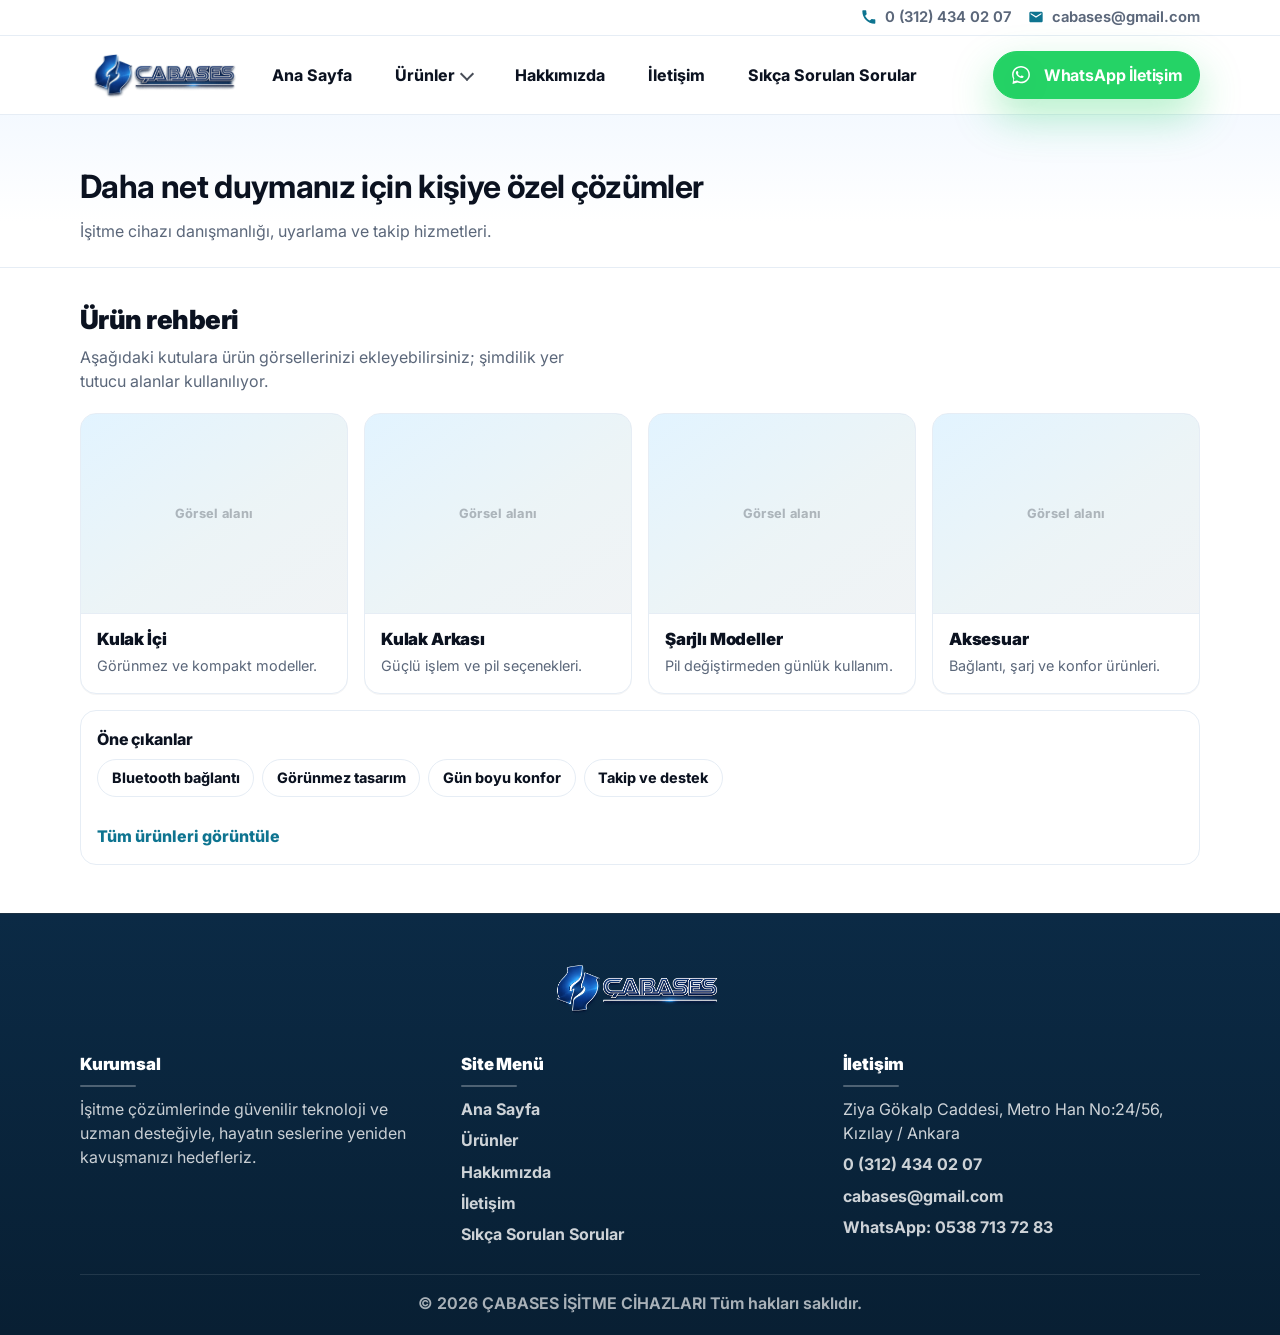
==== project/index.html @ fc8d697c "İlk commit: Cab As İşitme statik site (project/) Co-authored-by: Cursor <cursoragent@cursor.com>" ====
<!doctype html>
<html lang="tr">
  <head>
    <meta charset="UTF-8" />
    <meta name="viewport" content="width=device-width, initial-scale=1" />
    <meta name="theme-color" content="#0b3b5a" />

    <title>Cab As İşitme | Ana Sayfa</title>
    <meta
      name="description"
      content="Cab As İşitme; işitme cihazı çözümleri, uygulama ve danışmanlık hizmetleri. Modern teknoloji, kişiye özel uyarlama ve destek."
    />
    <meta name="robots" content="index,follow" />
    <meta name="author" content="Cab As İşitme" />

    <link rel="canonical" href="https://example.com/" />

    <meta property="og:type" content="website" />
    <meta property="og:locale" content="tr_TR" />
    <meta property="og:title" content="Cab As İşitme | Ana Sayfa" />
    <meta
      property="og:description"
      content="İşitme cihazı çözümleri, uyarlama ve takip. Modern teknoloji ve kişiye özel destek."
    />
    <meta property="og:url" content="https://example.com/" />
    <meta property="og:image" content="https://example.com/project/images/og-cover.svg" />

    <meta name="twitter:card" content="summary_large_image" />

    <link rel="icon" href="./images/favicon.svg" type="image/svg+xml" />
    <link rel="preconnect" href="https://fonts.googleapis.com" />
    <link rel="preconnect" href="https://fonts.gstatic.com" crossorigin />
    <link
      href="https://fonts.googleapis.com/css2?family=Inter:wght@400;500;600;700;800&display=swap"
      rel="stylesheet"
    />
    <link rel="stylesheet" href="./css/styles.css" />
  </head>
  <body>
    <a class="skip-link" href="#main">İçeriğe atla</a>

    <div class="topbar">
      <div class="container topbar-inner">
        <div class="topbar-left" aria-label="İletişim kısayolları">
          <a class="topbar-link" href="tel:+903124340207">
            <svg class="topbar-icon" viewBox="0 0 24 24" aria-hidden="true">
              <path
                fill="currentColor"
                d="M6.6 10.8c1.5 2.9 3.7 5.1 6.6 6.6l2.2-2.2c.3-.3.7-.4 1.1-.3 1.2.4 2.6.6 4 .6.6 0 1 .4 1 1V21c0 .6-.4 1-1 1C10.1 22 2 13.9 2 3c0-.6.4-1 1-1h3.9c.6 0 1 .4 1 1 0 1.4.2 2.8.6 4 .1.4 0 .8-.3 1.1l-2.6 2.7Z"
              />
            </svg>
            0 (312) 434 02 07
          </a>
          <a class="topbar-link" href="mailto:cabases@gmail.com">
            <svg class="topbar-icon" viewBox="0 0 24 24" aria-hidden="true">
              <path
                fill="currentColor"
                d="M20 4H4c-1.1 0-2 .9-2 2v12c0 1.1.9 2 2 2h16c1.1 0 2-.9 2-2V6c0-1.1-.9-2-2-2Zm0 4-8 5-8-5V6l8 5 8-5v2Z"
              />
            </svg>
            cabases@gmail.com
          </a>
        </div>

      </div>
    </div>

    <header class="site-header">
      <div class="container header-inner">
        <a class="brand" href="./index.html" aria-label="Cab As İşitme ana sayfa">
          <img
            class="brand-logo"
            src="./images/brand-logo.png"
            width="140"
            height="34"
            alt="Cab As İşitme"
            decoding="async"
          />
        </a>

        <button class="nav-toggle" type="button" aria-expanded="false" aria-controls="primary-nav" data-nav-toggle>
          Menü
        </button>

        <nav id="primary-nav" class="nav" aria-label="Ana menü" data-nav>
          <ul class="nav-list">
            <li><a class="nav-link" href="./index.html">Ana Sayfa</a></li>
            <li class="nav-item has-mega" data-mega>
              <button
                class="nav-link nav-link-button"
                type="button"
                aria-expanded="false"
                aria-controls="mega-products"
                data-mega-toggle
              >
                Ürünler
                <span class="chev" aria-hidden="true"></span>
              </button>
              <div id="mega-products" class="mega" role="region" aria-label="Ürünler menü" data-mega-panel>
                <div class="mega-split">
                  <div class="mega-split-cats" role="tablist" aria-label="Ürün kategorileri">
                    <button type="button" class="mega-cat is-active" role="tab" aria-selected="true" data-mega-tab="isitme" id="mega-tab-isitme">
                      İşitme Cihazları
                      <span class="mega-cat-arrow" aria-hidden="true">›</span>
                    </button>
                    <button type="button" class="mega-cat" role="tab" aria-selected="false" data-mega-tab="baglanti" id="mega-tab-baglanti">
                      Bağlantı
                      <span class="mega-cat-arrow" aria-hidden="true">›</span>
                    </button>
                    <button type="button" class="mega-cat" role="tab" aria-selected="false" data-mega-tab="sarj" id="mega-tab-sarj">
                      Şarj cihazları ve Aksesuarlar
                      <span class="mega-cat-arrow" aria-hidden="true">›</span>
                    </button>
                    <button type="button" class="mega-cat" role="tab" aria-selected="false" data-mega-tab="isitme-hakkinda" id="mega-tab-isitme-hakkinda">
                      İşitme hakkında
                      <span class="mega-cat-arrow" aria-hidden="true">›</span>
                    </button>
                    <button type="button" class="mega-cat" role="tab" aria-selected="false" data-mega-tab="tinnitus" id="mega-tab-tinnitus">
                      Tinnitus
                      <span class="mega-cat-arrow" aria-hidden="true">›</span>
                    </button>
                    <button type="button" class="mega-cat" role="tab" aria-selected="false" data-mega-tab="wellbeing" id="mega-tab-wellbeing">
                      My Wellbeing
                      <span class="mega-cat-arrow" aria-hidden="true">›</span>
                    </button>
                    <button type="button" class="mega-cat" role="tab" aria-selected="false" data-mega-tab="servis" id="mega-tab-servis">
                      Servis ve destek
                      <span class="mega-cat-arrow" aria-hidden="true">›</span>
                    </button>
                    <button type="button" class="mega-cat" role="tab" aria-selected="false" data-mega-tab="blog" id="mega-tab-blog">
                      Blog
                      <span class="mega-cat-arrow" aria-hidden="true">›</span>
                    </button>
                  </div>
                  <div class="mega-split-detail">
                    <div class="mega-panel" role="tabpanel" data-mega-content="isitme" aria-labelledby="mega-tab-isitme">
                      <p class="mega-panel-title">İşitme Cihazları</p>
                      <ul class="mega-panel-list">
                        <li><a href="./sss.html#isitme-cihaz-nasil">İşitme cihazları nasıl çalışır?</a></li>
                        <li><a href="./urunler.html#kulak-ici">Kulak içi modeller</a></li>
                        <li><a href="./urunler.html#kulak-arkasi">Kulak arkası modeller</a></li>
                        <li><a href="./urunler.html#sarjli">Şarjlı modeller</a></li>
                        <li><a href="./urunler.html">Tüm ürünleri görüntüle</a></li>
                      </ul>
                    </div>
                    <div class="mega-panel" hidden role="tabpanel" data-mega-content="baglanti" aria-labelledby="mega-tab-baglanti">
                      <p class="mega-panel-title">Bağlantı</p>
                      <ul class="mega-panel-list">
                        <li><a href="./urunler.html#bluetooth">Bluetooth ve kablosuz bağlantı</a></li>
                        <li><a href="./sss.html#bluetooth">Bluetooth bağlantısı (SSS)</a></li>
                        <li><a href="./urunler.html#destek">Uygulama ve uzaktan destek</a></li>
                        <li><a href="./iletisim.html">Bağlantı danışmanlığı için iletişim</a></li>
                      </ul>
                    </div>
                    <div class="mega-panel" hidden role="tabpanel" data-mega-content="sarj" aria-labelledby="mega-tab-sarj">
                      <p class="mega-panel-title">Şarj cihazları ve Aksesuarlar</p>
                      <ul class="mega-panel-list">
                        <li><a href="./urunler.html#sarjli">Şarj çözümleri</a></li>
                        <li><a href="./urunler.html#aksesuar">Aksesuarlar</a></li>
                        <li><a href="./urunler.html#aksesuar">TV ve multimedya aksesuarları</a></li>
                      </ul>
                    </div>
                    <div class="mega-panel" hidden role="tabpanel" data-mega-content="isitme-hakkinda" aria-labelledby="mega-tab-isitme-hakkinda">
                      <p class="mega-panel-title">İşitme hakkında</p>
                      <ul class="mega-panel-list">
                        <li><a href="./sss.html#ilk-kez">İlk kez kullananlar için SSS</a></li>
                        <li><a href="./sss.html#isitme-turu-derece">İşitme kaybı türü ve derecesi</a></li>
                        <li><a href="./sss.html#modeller">Hangi modeller mevcut?</a></li>
                        <li><a href="./sss.html#gurultu-ortam">Gürültülü ortamlarda dinleme</a></li>
                      </ul>
                    </div>
                    <div class="mega-panel" hidden role="tabpanel" data-mega-content="tinnitus" aria-labelledby="mega-tab-tinnitus">
                      <p class="mega-panel-title">Tinnitus</p>
                      <ul class="mega-panel-list">
                        <li><a href="./sss.html#tinnitus-neden">Tinnitusun nedenleri</a></li>
                        <li><a href="./sss.html#tinnitus-terapi">Tinnitus yönetimi ve terapi</a></li>
                      </ul>
                    </div>
                    <div class="mega-panel" hidden role="tabpanel" data-mega-content="wellbeing" aria-labelledby="mega-tab-wellbeing">
                      <p class="mega-panel-title">My Wellbeing</p>
                      <ul class="mega-panel-list">
                        <li><a href="./sss.html#alism-suresi">Cihaza alışma süreci</a></li>
                        <li><a href="./urunler.html#konfor">Konfor ve uyarlama</a></li>
                        <li><a href="./iletisim.html">Kişisel danışmanlık</a></li>
                      </ul>
                    </div>
                    <div class="mega-panel" hidden role="tabpanel" data-mega-content="servis" aria-labelledby="mega-tab-servis">
                      <p class="mega-panel-title">Servis ve destek</p>
                      <ul class="mega-panel-list">
                        <li><a href="./iletisim.html">İletişim ve randevu</a></li>
                        <li><a href="./hakkimizda.html">Hakkımızda</a></li>
                        <li><a href="./sss.html">Sıkça sorulan sorular</a></li>
                      </ul>
                    </div>
                    <div class="mega-panel" hidden role="tabpanel" data-mega-content="blog" aria-labelledby="mega-tab-blog">
                      <p class="mega-panel-title">Blog</p>
                      <ul class="mega-panel-list">
                        <li><a href="./sss.html#blog-yakinda">Yakında: blog yazıları</a></li>
                      </ul>
                    </div>
                  </div>
                </div>
                <div class="mega-split-foot">
                  <a class="button button-sm" href="./iletisim.html">Ön görüşme</a>
                  <a class="text-link text-link-inline" href="./urunler.html">Tüm ürünler</a>
                </div>
              </div>
            </li>
            <li><a class="nav-link" href="./hakkimizda.html">Hakkımızda</a></li>
            <li><a class="nav-link" href="./iletisim.html">İletişim</a></li>
            <li><a class="nav-link" href="./sss.html">Sıkça Sorulan Sorular</a></li>
          </ul>
        </nav>

        <div class="header-right">
          <a
            class="button nav-whatsapp"
            href="https://wa.me/905387137283?text=Merhaba%2C%20bilgi%20almak%20istiyorum."
            target="_blank"
            rel="noopener noreferrer"
            aria-label="WhatsApp ile iletişim"
          >
            <svg class="wa-icon" viewBox="0 0 32 32" aria-hidden="true">
              <path
                fill="currentColor"
                d="M19.11 17.46c-.28-.14-1.62-.8-1.87-.9-.25-.09-.43-.14-.61.14-.18.28-.7.9-.86 1.08-.16.18-.32.2-.6.07-.28-.14-1.17-.43-2.22-1.36-.82-.73-1.37-1.63-1.53-1.9-.16-.28-.02-.43.12-.57.12-.12.28-.32.41-.48.14-.16.18-.28.28-.46.09-.18.05-.34-.02-.48-.07-.14-.61-1.47-.84-2.01-.22-.53-.45-.46-.61-.47h-.52c-.18 0-.48.07-.73.34-.25.28-.96.94-.96 2.29s.98 2.66 1.12 2.84c.14.18 1.93 2.95 4.68 4.13.65.28 1.16.45 1.55.58.65.21 1.25.18 1.72.11.52-.08 1.62-.66 1.85-1.3.23-.64.23-1.19.16-1.3-.07-.12-.25-.18-.52-.32ZM16 3C8.83 3 3 8.6 3 15.5c0 2.2.62 4.35 1.8 6.23L3.62 29l7.56-1.95A13.3 13.3 0 0 0 16 28c7.17 0 13-5.6 13-12.5S23.17 3 16 3Zm0 22.7c-2.05 0-4.05-.56-5.78-1.63l-.41-.25-4.48 1.16.99-4.27-.27-.43A10.8 10.8 0 0 1 5.2 15.5C5.2 9.8 10.04 5.2 16 5.2c5.96 0 10.8 4.6 10.8 10.3 0 5.7-4.84 10.2-10.8 10.2Z"
              />
            </svg>
            <span class="wa-label">WhatsApp İletişim</span>
          </a>
        </div>
      </div>
    </header>

    <main id="main">
      <section class="page-hero">
        <div class="container">
          <h1 class="page-title">Daha net duymanız için kişiye özel çözümler</h1>
          <p class="page-subtitle">İşitme cihazı danışmanlığı, uyarlama ve takip hizmetleri.</p>
        </div>
      </section>

      <section class="content home-mega-section" aria-labelledby="home-mega-heading">
        <div class="container">
          <header class="home-mega-intro">
            <h2 id="home-mega-heading" class="home-mega-title">Ürün rehberi</h2>
            <p class="home-mega-lead muted">
              Aşağıdaki kutulara ürün görsellerinizi ekleyebilirsiniz; şimdilik yer tutucu alanlar kullanılıyor.
            </p>
          </header>

          <ul class="home-mega-grid">
            <li>
              <a class="home-mega-card" href="./urunler.html#kulak-ici">
              <div class="home-mega-visual">
                <!-- Görsel eklendiğinde: <img class="home-mega-img" src="./images/..." alt="Kulak içi işitme cihazları" /> -->
              </div>
              <div class="home-mega-card-body">
                <h3 class="home-mega-card-title">Kulak İçi</h3>
                <p class="home-mega-card-desc">Görünmez ve kompakt modeller.</p>
              </div>
              </a>
            </li>
            <li>
              <a class="home-mega-card" href="./urunler.html#kulak-arkasi">
              <div class="home-mega-visual">
                <!-- <img class="home-mega-img" src="./images/..." alt="Kulak arkası işitme cihazları" /> -->
              </div>
              <div class="home-mega-card-body">
                <h3 class="home-mega-card-title">Kulak Arkası</h3>
                <p class="home-mega-card-desc">Güçlü işlem ve pil seçenekleri.</p>
              </div>
              </a>
            </li>
            <li>
              <a class="home-mega-card" href="./urunler.html#sarjli">
              <div class="home-mega-visual">
                <!-- <img class="home-mega-img" src="./images/..." alt="Şarjlı işitme cihazları" /> -->
              </div>
              <div class="home-mega-card-body">
                <h3 class="home-mega-card-title">Şarjlı Modeller</h3>
                <p class="home-mega-card-desc">Pil değiştirmeden günlük kullanım.</p>
              </div>
              </a>
            </li>
            <li>
              <a class="home-mega-card" href="./urunler.html#aksesuar">
              <div class="home-mega-visual">
                <!-- <img class="home-mega-img" src="./images/..." alt="İşitme cihazı aksesuarları" /> -->
              </div>
              <div class="home-mega-card-body">
                <h3 class="home-mega-card-title">Aksesuar</h3>
                <p class="home-mega-card-desc">Bağlantı, şarj ve konfor ürünleri.</p>
              </div>
              </a>
            </li>
          </ul>

          <div class="home-mega-links card">
            <p class="mega-title mt-0">Öne çıkanlar</p>
            <ul class="home-mega-pills">
              <li><a href="./urunler.html#bluetooth">Bluetooth bağlantı</a></li>
              <li><a href="./urunler.html#gorunmez">Görünmez tasarım</a></li>
              <li><a href="./urunler.html#konfor">Gün boyu konfor</a></li>
              <li><a href="./urunler.html#destek">Takip ve destek</a></li>
            </ul>
            <p class="muted mb-0">
              <a class="text-link" href="./urunler.html">Tüm ürünleri görüntüle</a>
            </p>
          </div>
        </div>
      </section>
    </main>

    <footer class="site-footer">
      <div class="container footer-logo-row">
        <img
          class="footer-logo footer-logo-standalone"
          src="./images/brand-logo.png"
          width="140"
          height="34"
          alt="Cab As İşitme"
          loading="lazy"
        />
      </div>
      <div class="container footer-grid">
        <section class="footer-col" aria-label="Kurumsal">
          <h2 class="footer-title">Kurumsal</h2>
          <p class="footer-text">
            İşitme çözümlerinde güvenilir teknoloji ve uzman desteğiyle, hayatın seslerine yeniden kavuşmanızı hedefleriz.
          </p>
        </section>

        <nav class="footer-col" aria-label="Site menü">
          <h2 class="footer-title">Site Menü</h2>
          <ul class="footer-list">
            <li><a href="./index.html">Ana Sayfa</a></li>
            <li><a href="./urunler.html">Ürünler</a></li>
            <li><a href="./hakkimizda.html">Hakkımızda</a></li>
            <li><a href="./iletisim.html">İletişim</a></li>
            <li><a href="./sss.html">Sıkça Sorulan Sorular</a></li>
          </ul>
        </nav>

        <section class="footer-col" aria-label="İletişim">
          <h2 class="footer-title">İletişim</h2>
          <ul class="footer-list">
            <li>Ziya Gökalp Caddesi, Metro Han No:24/56, Kızılay / Ankara</li>
            <li><a href="tel:+903124340207">0 (312) 434 02 07</a></li>
            <li><a href="mailto:cabases@gmail.com">cabases@gmail.com</a></li>
            <li><a href="https://wa.me/905387137283" target="_blank" rel="noopener noreferrer">WhatsApp: 0538 713 72 83</a></li>
          </ul>
        </section>
      </div>

      <div class="container footer-bottom">
        <p class="m-0">© <span data-year></span> ÇABASES İŞİTME CİHAZLARI Tüm hakları saklıdır.</p>
      </div>
    </footer>

    <script src="./js/main.js" defer></script>
  </body>
</html>
---- project/css/styles.css ----
/* Step 2: Yeni /project yapısı için temel stiller.
   (Tasarımı bir sonraki adımda detaylandırabiliriz.) */

:root {
  --bg: #ffffff;
  --text: #0b1220;
  --muted: #5b677a;
  --brand: #0b3b5a;
  --brand-2: #0e7490;
  --border: #e6edf5;
  --radius: 16px;
  --shadow: 0 18px 45px rgba(11, 18, 32, 0.12);
  --shadow-soft: 0 10px 26px rgba(11, 18, 32, 0.08);
  --ease-out: cubic-bezier(0.16, 1, 0.3, 1);
  --font-sans: "Inter", system-ui, -apple-system, "Segoe UI", Roboto, Arial, sans-serif;
}

*,
*::before,
*::after {
  box-sizing: border-box;
}

html {
  -webkit-text-size-adjust: 100%;
}

body {
  margin: 0;
  font-family: var(--font-sans);
  font-feature-settings: "kern" 1, "liga" 1;
  color: var(--text);
  background: var(--bg);
  line-height: 1.5;
  overflow-x: hidden;
  overflow-x: clip;
}

img,
video {
  max-width: 100%;
}

a {
  color: inherit;
  text-decoration: none;
}

.container {
  width: min(1120px, calc(100% - clamp(1rem, 4vw, 2rem)));
  margin-inline: auto;
}

.skip-link {
  position: absolute;
  left: -9999px;
  top: auto;
  width: 1px;
  height: 1px;
  overflow: hidden;
}

.skip-link:focus {
  left: 1rem;
  top: 1rem;
  width: auto;
  height: auto;
  padding: 0.75rem 1rem;
  background: #fff;
  border: 1px solid var(--brand);
  border-radius: 999px;
  z-index: 9999;
}

.topbar {
  background: #ffffff;
  border-bottom: 1px solid var(--border);
  color: var(--muted);
  font-weight: 650;
}

.topbar-inner {
  display: flex;
  align-items: center;
  justify-content: flex-end;
  gap: 1rem;
  padding: 0.4rem 0;
  font-size: 0.92rem;
}

.topbar-left {
  display: inline-flex;
  gap: 1rem;
  align-items: center;
  justify-content: flex-end;
  width: 100%;
}

.topbar-link {
  display: inline-flex;
  gap: 0.5rem;
  align-items: center;
  color: var(--muted);
  overflow-wrap: anywhere;
}

.topbar-link:hover {
  color: var(--brand);
}

.topbar-icon {
  width: 16px;
  height: 16px;
  color: var(--brand-2);
}

.header-right {
  display: inline-flex;
  align-items: center;
  gap: 0.75rem;
}

.site-header {
  position: sticky;
  top: 0;
  background: rgba(255, 255, 255, 0.86);
  backdrop-filter: blur(10px);
  border-bottom: 1px solid var(--border);
  z-index: 2000;
  box-shadow: 0 0 0 rgba(0, 0, 0, 0);
}

.header-inner {
  display: flex;
  align-items: center;
  justify-content: space-between;
  gap: 1rem;
  height: 78px; /* navbar yüksekliği sabit */
  padding: 0; /* yüksekliği padding yerine height yönetiyor */
  position: relative;
}

.brand {
  display: inline-flex;
  gap: 0.5rem;
  align-items: center;
  font-weight: 800;
  letter-spacing: -0.02em;
  color: var(--brand);
  height: 78px; /* header-inner ile aynı */
  overflow: visible;
}

.brand-logo {
  display: block;
  height: auto;
  max-height: 100%;
  width: auto;
  transform: scale(1.5);
  transform-origin: left center;
}

.nav-toggle {
  display: none;
  padding: 0.6rem 0.8rem;
  border-radius: 999px;
  border: 1px solid var(--border);
  background: #fff;
  font-weight: 700;
  cursor: pointer;
}

.nav {
  margin-inline: auto;
}

.nav-whatsapp {
  background: #25d366;
  border-color: #25d366;
  color: #ffffff;
  padding: 0.85rem 1.25rem;
  border-radius: 18px;
  font-weight: 900;
  letter-spacing: -0.01em;
  gap: 0.75rem;
  box-shadow: 0 18px 42px rgba(37, 211, 102, 0.35);
  transition: transform 180ms var(--ease-out), box-shadow 180ms var(--ease-out), filter 180ms var(--ease-out);
}

.nav-whatsapp:hover {
  transform: translateY(-2px);
  filter: saturate(1.02) brightness(1.02);
  box-shadow: 0 26px 60px rgba(37, 211, 102, 0.46);
}

.nav-whatsapp:focus-visible {
  outline: 3px solid rgba(37, 211, 102, 0.28);
  outline-offset: 3px;
}

.wa-icon {
  width: 22px;
  height: 22px;
  flex: 0 0 auto;
  filter: drop-shadow(0 6px 14px rgba(0, 0, 0, 0.14));
}

.wa-label {
  white-space: nowrap;
}

.nav-list {
  display: flex;
  gap: 40px;
  list-style: none;
  padding: 0;
  margin: 0;
  align-items: center;
}

.nav-link {
  display: inline-flex;
  padding: 0.55rem 0.1rem;
  color: var(--text);
  font-family: inherit;
  font-size: 1rem;
  font-weight: 750;
  line-height: 1.25;
  border-radius: 10px;
  position: relative;
  transition: transform 240ms var(--ease-out), color 240ms var(--ease-out);
}

.nav-link::after {
  content: "";
  position: absolute;
  left: 0;
  right: 0;
  bottom: -6px;
  height: 2px;
  background: linear-gradient(90deg, var(--brand-2), var(--brand));
  transform: scaleX(0);
  transform-origin: left;
  transition: transform 330ms var(--ease-out);
  border-radius: 999px;
  opacity: 0.95;
}

.nav-link:hover,
.nav-link:focus-visible {
  color: var(--brand);
  transform: translateY(-1px);
}

.nav-link:hover::after,
.nav-link:focus-visible::after {
  transform: scaleX(1);
}

.nav-link:focus-visible {
  outline: 3px solid rgba(14, 116, 144, 0.25);
  outline-offset: 2px;
}

.nav-link-button {
  border: 0;
  background: transparent;
  cursor: pointer;
  align-items: center;
  gap: 0.4rem;
  /* <button> tarayıcı varsayılanı fontu küçültmesin; linklerle aynı tipografi */
  font-family: inherit;
  font-size: 1rem;
  font-weight: 750;
  line-height: 1.25;
  color: var(--text);
}

.chev {
  width: 10px;
  height: 10px;
  border-right: 2px solid currentColor;
  border-bottom: 2px solid currentColor;
  transform: rotate(45deg);
  margin-top: -2px;
  opacity: 0.75;
}

.nav-item {
  position: relative;
}

.has-mega > .mega {
  position: absolute;
  top: calc(100% + 10px);
  left: 50%;
  transform: translateX(-50%);
  width: min(920px, calc(100vw - 2rem));
  background: #f6f7f8;
  border: 1px solid var(--border);
  border-radius: 18px;
  box-shadow: var(--shadow);
  padding: 0;
  opacity: 0;
  visibility: hidden;
  pointer-events: none;
  transition: opacity 180ms ease, transform 180ms ease, visibility 180ms ease;
  overflow: hidden;
}

.has-mega > .mega::before {
  content: "";
  position: absolute;
  top: -8px;
  left: 50%;
  transform: translateX(-50%) rotate(45deg);
  width: 14px;
  height: 14px;
  background: #f6f7f8;
  border-left: 1px solid var(--border);
  border-top: 1px solid var(--border);
}

.mega-split {
  display: grid;
  grid-template-columns: minmax(200px, 260px) minmax(0, 1fr);
  gap: 0;
  min-height: 280px;
}

.mega-split-cats {
  display: flex;
  flex-direction: column;
  padding: 0.5rem 0;
  background: rgba(255, 255, 255, 0.65);
  border-right: 1px solid var(--border);
}

.mega-cat {
  display: flex;
  align-items: center;
  justify-content: space-between;
  gap: 0.75rem;
  width: 100%;
  padding: 0.72rem 1rem;
  border: 0;
  background: transparent;
  cursor: pointer;
  font-family: inherit;
  font-size: 0.94rem;
  font-weight: 600;
  color: var(--text);
  text-align: left;
  letter-spacing: -0.01em;
  transition: background 160ms var(--ease-out), color 160ms var(--ease-out);
}

.mega-cat:hover,
.mega-cat:focus-visible {
  background: rgba(11, 18, 32, 0.06);
  outline: none;
}

.mega-cat.is-active {
  background: rgba(11, 18, 32, 0.08);
  color: var(--brand);
}

.mega-cat-arrow {
  font-size: 1.1rem;
  font-weight: 500;
  opacity: 0.45;
  line-height: 1;
}

.mega-cat.is-active .mega-cat-arrow {
  opacity: 0.85;
}

.mega-split-detail {
  padding: 1.1rem 1.25rem 1rem;
  background: #fff;
}

.mega-panel-title {
  margin: 0 0 0.85rem;
  font-size: 1rem;
  font-weight: 800;
  letter-spacing: -0.02em;
  color: var(--text);
}

.mega-panel-list {
  list-style: none;
  margin: 0;
  padding: 0;
  display: grid;
  gap: 0.15rem;
}

.mega-panel-list a {
  display: flex;
  align-items: center;
  justify-content: space-between;
  gap: 0.5rem;
  padding: 0.55rem 0.5rem;
  border-radius: 10px;
  color: var(--text);
  font-size: 0.93rem;
  font-weight: 500;
  transition: background 160ms var(--ease-out), color 160ms var(--ease-out);
}

.mega-panel-list a::after {
  content: "›";
  font-size: 0.95rem;
  opacity: 0.35;
}

.mega-panel-list a:hover {
  background: rgba(14, 116, 144, 0.08);
  color: var(--brand);
}

.mega-split-foot {
  display: flex;
  flex-wrap: wrap;
  align-items: center;
  gap: 0.75rem 1.25rem;
  padding: 0.85rem 1.25rem;
  border-top: 1px solid var(--border);
  background: #fff;
}

.text-link-inline {
  margin-top: 0;
}

.mega-title {
  margin: 0 0 0.5rem;
  font-weight: 800;
  letter-spacing: -0.01em;
}

.mega-text {
  margin: 0 0 0.75rem;
  color: var(--muted);
}

.text-link {
  display: inline-flex;
  margin-top: 0.65rem;
  color: var(--brand-2);
  font-weight: 800;
}

/* Ana sayfa — navbar mega menü ile uyumlu vitrin (görseller sonra eklenecek) */
.home-mega-section {
  padding-top: 0.25rem;
}

.home-mega-intro {
  max-width: 52ch;
  margin-bottom: 1.25rem;
}

.home-mega-title {
  margin: 0 0 0.35rem;
  font-size: clamp(1.35rem, 2.5vw, 1.65rem);
  font-weight: 900;
  letter-spacing: -0.02em;
}

.home-mega-lead {
  margin: 0;
  line-height: 1.5;
}

.home-mega-grid {
  display: grid;
  grid-template-columns: repeat(4, minmax(0, 1fr));
  gap: 1rem;
  margin: 0 0 1rem;
  padding: 0;
  list-style: none;
}

.home-mega-grid > li {
  min-width: 0;
  display: flex;
}

.home-mega-grid > li > .home-mega-card {
  flex: 1;
}

.home-mega-card {
  display: flex;
  flex-direction: column;
  border: 1px solid var(--border);
  border-radius: var(--radius);
  background: #fff;
  overflow: hidden;
  color: inherit;
  text-decoration: none;
  box-shadow: 0 1px 0 rgba(11, 18, 32, 0.04);
  transition: transform 220ms var(--ease-out), box-shadow 220ms var(--ease-out), border-color 220ms var(--ease-out);
}

.home-mega-card:hover {
  transform: translateY(-3px);
  box-shadow: var(--shadow);
  border-color: rgba(14, 116, 144, 0.28);
}

.home-mega-card:focus-visible {
  outline: 3px solid rgba(14, 116, 144, 0.28);
  outline-offset: 3px;
}

.home-mega-visual {
  position: relative;
  aspect-ratio: 4 / 3;
  min-height: 140px;
  background: linear-gradient(145deg, rgba(191, 230, 255, 0.45) 0%, rgba(14, 116, 144, 0.08) 55%, rgba(11, 59, 90, 0.06) 100%);
  border-bottom: 1px solid var(--border);
}

.home-mega-visual::after {
  content: "Görsel alanı";
  position: absolute;
  inset: 0;
  display: flex;
  align-items: center;
  justify-content: center;
  font-size: 0.8rem;
  font-weight: 750;
  color: rgba(11, 18, 32, 0.28);
  letter-spacing: 0.02em;
  pointer-events: none;
  z-index: 0;
}

.home-mega-visual:has(.home-mega-img)::after {
  content: none;
}

.home-mega-img {
  position: relative;
  z-index: 1;
  display: block;
  width: 100%;
  height: 100%;
  object-fit: cover;
}

.home-mega-card-body {
  padding: 0.85rem 1rem 1rem;
  flex: 1;
}

.home-mega-card-title {
  margin: 0 0 0.25rem;
  font-size: 1.05rem;
  font-weight: 900;
  letter-spacing: -0.01em;
}

.home-mega-card-desc {
  margin: 0;
  font-size: 0.9rem;
  color: var(--muted);
  line-height: 1.45;
}

.home-mega-links {
  padding: 1rem 1.1rem;
}

.home-mega-pills {
  list-style: none;
  margin: 0 0 0.75rem;
  padding: 0;
  display: flex;
  flex-wrap: wrap;
  gap: 0.5rem;
}

.home-mega-pills a {
  display: inline-flex;
  padding: 0.45rem 0.85rem;
  border-radius: 999px;
  border: 1px solid var(--border);
  background: rgba(255, 255, 255, 0.9);
  color: var(--text);
  font-weight: 750;
  font-size: 0.9rem;
  text-decoration: none;
  transition: background 160ms var(--ease-out), color 160ms var(--ease-out), border-color 160ms var(--ease-out);
}

.home-mega-pills a:hover {
  background: rgba(14, 116, 144, 0.1);
  border-color: rgba(14, 116, 144, 0.35);
  color: var(--brand);
}

@media (max-width: 960px) {
  .home-mega-grid {
    grid-template-columns: repeat(2, minmax(0, 1fr));
  }
}

/* Yalnızca masaüstü: mobilde translateX(-50%) + position:static boş/devasa panel yapıyordu */
@media (min-width: 861px) {
  .has-mega:hover > .mega,
  .has-mega:focus-within > .mega,
  .has-mega[data-open] > .mega {
    opacity: 1;
    visibility: visible;
    pointer-events: auto;
    transform: translateX(-50%) translateY(0);
  }
}

.button {
  display: inline-flex;
  align-items: center;
  justify-content: center;
  padding: 0.7rem 1rem;
  border-radius: 999px;
  background: var(--brand);
  color: #fff;
  border: 1px solid var(--brand);
  font-weight: 700;
}

.button-ghost {
  background: transparent;
  color: var(--brand);
}

.button:hover {
  filter: brightness(0.98);
}

/* Navbar WhatsApp: .button genel lacivertini ezer (yeşil kalsın) */
.button.nav-whatsapp {
  background: #25d366;
  border-color: #25d366;
  color: #ffffff;
}

.button.nav-whatsapp:hover {
  background: #20bd5a;
  border-color: #20bd5a;
  filter: brightness(1.02);
}

.button-sm {
  padding: 0.55rem 0.9rem;
  font-weight: 800;
}

.page-hero {
  padding: 3rem 0 1.5rem;
  border-bottom: 1px solid var(--border);
  background: linear-gradient(180deg, #f4f9ff 0%, #ffffff 70%);
}

.page-title {
  margin: 0 0 0.5rem;
  font-size: clamp(1.6rem, 2.5vw, 2.25rem);
  letter-spacing: -0.02em;
}

.page-subtitle {
  margin: 0;
  color: var(--muted);
}

.content {
  padding: 2rem 0 3rem;
}

.products-head {
  margin-bottom: 1.25rem;
}

.products-title {
  margin: 0 0 0.35rem;
  font-size: 1.15rem;
  letter-spacing: -0.01em;
}

.products-subtitle {
  margin: 0;
  color: var(--muted);
}

.product-grid {
  display: grid;
  grid-template-columns: repeat(3, minmax(0, 1fr));
  gap: 1rem;
}

.product-card {
  border: 1px solid var(--border);
  border-radius: 18px;
  background: #fff;
  overflow: hidden;
  box-shadow: 0 1px 0 rgba(11, 18, 32, 0.02);
  transition: transform 160ms ease, box-shadow 160ms ease, border-color 160ms ease;
}

.product-card:hover {
  transform: translateY(-2px);
  box-shadow: var(--shadow);
  border-color: rgba(14, 116, 144, 0.22);
}

.product-media {
  display: block;
  background: linear-gradient(180deg, rgba(191, 230, 255, 0.3) 0%, rgba(255, 255, 255, 0) 70%);
}

.product-image {
  display: block;
  width: 100%;
  height: 200px;
  object-fit: cover;
}

.product-body {
  padding: 0.9rem 0.95rem 1rem;
  display: grid;
  gap: 0.55rem;
}

.product-name {
  margin: 0;
  font-size: 1.02rem;
  letter-spacing: -0.01em;
}

.product-desc {
  margin: 0;
  color: var(--muted);
  font-size: 0.95rem;
}

.product-actions {
  display: flex;
  justify-content: flex-start;
  align-items: center;
  gap: 0.75rem;
}

.product-card:focus-within {
  outline: 3px solid rgba(14, 116, 144, 0.25);
  outline-offset: 2px;
}

.section-h2 {
  margin: 0 0 0.6rem;
  font-size: 1.05rem;
  letter-spacing: -0.01em;
}

.lead {
  margin: 0;
  color: var(--text);
}

.muted {
  color: var(--muted);
}

.m-0 {
  margin: 0;
}

.mt-0 {
  margin-top: 0;
}

.mb-0 {
  margin-bottom: 0;
}

.mt-sm {
  margin-top: 0.75rem;
}

.footer-links {
  display: flex;
  gap: 1rem;
}

.feature-list {
  margin: 0;
  padding-left: 1.2rem;
  display: grid;
  gap: 0.35rem;
}

.product-detail {
  display: grid;
  grid-template-columns: 1.05fr 0.95fr;
  gap: 1rem;
  align-items: start;
}

.product-detail-media {
  border: 1px solid var(--border);
  border-radius: 18px;
  overflow: hidden;
  background: linear-gradient(180deg, rgba(191, 230, 255, 0.22) 0%, rgba(255, 255, 255, 0) 70%);
  box-shadow: 0 1px 0 rgba(11, 18, 32, 0.02);
}

.product-detail-image {
  display: block;
  width: 100%;
  height: min(520px, 56vh);
  object-fit: cover;
}

.product-detail-main {
  display: grid;
  gap: 1rem;
}

.product-detail-cta {
  border-color: rgba(37, 211, 102, 0.22);
  background: linear-gradient(180deg, rgba(37, 211, 102, 0.08) 0%, rgba(255, 255, 255, 0) 70%);
}

.product-detail-actions {
  display: flex;
  gap: 0.75rem;
  flex-wrap: wrap;
  margin-top: 0.75rem;
}

.button-whatsapp {
  background: #25d366;
  border-color: #25d366;
  color: #0b1220;
}

.button-whatsapp:hover {
  filter: brightness(0.97);
}

.about-layout {
  display: grid;
  grid-template-columns: 1.1fr 0.9fr;
  gap: 1rem;
  align-items: start;
}

.about-intro {
  grid-column: 1 / -1;
}

.about-gallery {
  display: grid;
  gap: 1rem;
}

.about-figure {
  margin: 0;
  border: 1px solid var(--border);
  border-radius: 18px;
  overflow: hidden;
  background: #fff;
  box-shadow: 0 1px 0 rgba(11, 18, 32, 0.02);
}

.about-image {
  display: block;
  width: 100%;
  height: 240px;
  object-fit: cover;
}

.about-caption {
  padding: 0.75rem 0.9rem;
  color: var(--muted);
  font-weight: 700;
  border-top: 1px solid var(--border);
}

.about-cta {
  border-color: rgba(14, 116, 144, 0.22);
  background: linear-gradient(180deg, rgba(191, 230, 255, 0.22) 0%, rgba(255, 255, 255, 0) 70%);
}

.about-actions {
  display: flex;
  gap: 0.75rem;
  flex-wrap: wrap;
  margin-top: 0.75rem;
}

.contact-layout {
  display: grid;
  grid-template-columns: 1fr 1fr;
  gap: 1rem;
  align-items: start;
}

.contact-page {
  display: flex;
  justify-content: center;
}

.contact-info-wide {
  width: 100%;
  max-width: 920px;
  margin: 0 auto;
  padding: clamp(1rem, 3vw, 1.75rem) clamp(0.85rem, 3vw, 1.75rem);
}

.contact-info-wide .section-h2 {
  text-align: center;
}

.contact-info-wide .contact-list {
  max-width: 36rem;
  margin: 1rem auto 0;
}

.contact-info-wide .contact-actions {
  justify-content: center;
  margin-top: 1.35rem;
}

.contact-info-wide .map-embed {
  margin-top: 1.5rem;
}

.contact-info-wide .map-embed iframe {
  height: min(440px, 58vh);
}

.contact-list {
  margin: 0;
}

.contact-row {
  display: grid;
  grid-template-columns: 110px 1fr;
  gap: 0.75rem;
  padding: 0.65rem 0;
  border-bottom: 1px solid var(--border);
}

.contact-row:last-child {
  border-bottom: 0;
}

.contact-row dt {
  font-weight: 800;
  color: var(--text);
}

.contact-row dd {
  margin: 0;
  color: var(--muted);
}

.contact-link {
  color: var(--brand-2);
  font-weight: 800;
}

.contact-actions {
  display: flex;
  flex-wrap: wrap;
  gap: 0.75rem;
  margin-top: 1rem;
}

.map-embed {
  margin-top: 1rem;
  border: 1px solid var(--border);
  border-radius: 18px;
  overflow: hidden;
  background: #fff;
}

.map-embed iframe {
  display: block;
  width: 100%;
  max-width: 100%;
  height: 320px;
  border: 0;
}

.contact-form {
  margin-top: 0.75rem;
}

.form-grid {
  display: grid;
  grid-template-columns: 1fr 1fr;
  gap: 0.85rem;
}

.field {
  display: grid;
  gap: 0.35rem;
}

.field-full {
  grid-column: 1 / -1;
}

.field-label {
  font-weight: 800;
  color: var(--text);
  font-size: 0.92rem;
}

.field-input {
  width: 100%;
  padding: 0.75rem 0.85rem;
  border-radius: 14px;
  border: 1px solid var(--border);
  background: #fff;
  color: var(--text);
  outline: none;
  transition: border-color 160ms ease, box-shadow 160ms ease;
}

.field-input:focus {
  border-color: rgba(14, 116, 144, 0.5);
  box-shadow: 0 0 0 4px rgba(14, 116, 144, 0.12);
}

.field-textarea {
  resize: vertical;
  min-height: 140px;
}

.form-actions {
  display: flex;
  gap: 1rem;
  align-items: center;
  flex-wrap: wrap;
  margin-top: 1rem;
}

.form-note {
  margin: 0;
}

.form-alert {
  margin-top: 0.9rem;
  padding: 0.85rem 0.95rem;
  border-radius: 14px;
  border: 1px solid rgba(14, 116, 144, 0.22);
  background: rgba(191, 230, 255, 0.22);
  font-weight: 700;
}

.card {
  border: 1px solid var(--border);
  border-radius: var(--radius);
  padding: 1rem;
  background: #fff;
}

/* SSS — Signia tarzı accordion (kaynak: signia.net SSS yapısı) */
.page-hero--faq {
  background: #ffffff;
  border-bottom: 1px solid #e8eaed;
}

.page-hero--faq .page-title {
  font-weight: 800;
  letter-spacing: -0.03em;
}

.content-faq {
  background: #ffffff;
  padding-top: clamp(1.25rem, 4vw, 2.5rem);
}

.container-faq {
  width: min(720px, calc(100% - clamp(1rem, 4vw, 2rem)));
  margin-inline: auto;
}

.faq-page-intro {
  margin: 0 0 2rem;
  padding-bottom: 0.25rem;
}

.faq-page-intro .faq-intro-title {
  margin: 0 0 0.75rem;
  font-size: clamp(1.35rem, 3.2vw, 1.75rem);
  font-weight: 800;
  letter-spacing: -0.03em;
  line-height: 1.25;
  color: var(--text);
}

.faq-intro-lead {
  margin: 0;
  font-size: 1.02rem;
  line-height: 1.65;
  color: var(--muted);
  font-weight: 450;
}

.faq-accordion {
  border-top: 1px solid #e0e4ea;
}

.faq-acc-item {
  scroll-margin-top: 5.75rem;
  border-bottom: 1px solid #e0e4ea;
}

.faq-acc-item:last-child {
  border-bottom: 0;
}

.faq-acc-trigger {
  width: 100%;
  display: flex;
  align-items: center;
  gap: 0.85rem;
  padding: 1.2rem 0.35rem 1.2rem 0;
  border: 0;
  background: transparent;
  cursor: pointer;
  text-align: left;
  font-family: inherit;
  font-size: 1rem;
  font-weight: 600;
  letter-spacing: -0.015em;
  color: var(--text);
  border-radius: 10px;
  margin: 0 -0.35rem;
  padding-left: 0.35rem;
  padding-right: 0.35rem;
  transition: background-color 0.22s var(--ease-out), color 0.22s var(--ease-out);
}

.faq-acc-trigger:hover {
  background: rgba(11, 18, 32, 0.04);
  color: var(--brand);
}

.faq-acc-item.is-open .faq-acc-trigger {
  color: var(--brand);
}

.faq-acc-chev {
  flex: 0 0 auto;
  width: 1.35rem;
  height: 1.35rem;
  display: inline-flex;
  align-items: center;
  justify-content: center;
  transition: transform 0.4s var(--ease-out);
}

.faq-acc-chev::before {
  content: "";
  width: 0.42rem;
  height: 0.42rem;
  border-right: 2px solid currentColor;
  border-bottom: 2px solid currentColor;
  transform: rotate(45deg);
  margin-top: -0.15rem;
  opacity: 0.55;
}

.faq-acc-item.is-open .faq-acc-chev {
  transform: rotate(180deg);
}

.faq-acc-panel {
  display: grid;
  grid-template-rows: 0fr;
  transition: grid-template-rows 0.45s var(--ease-out);
}

.faq-acc-item.is-open .faq-acc-panel {
  grid-template-rows: 1fr;
}

.faq-acc-inner {
  overflow: hidden;
  min-height: 0;
}

.faq-acc-body {
  padding: 0 0 1.35rem 2.15rem;
  color: var(--muted);
  font-size: 0.96rem;
  line-height: 1.68;
  font-weight: 450;
  opacity: 0;
  transform: translateY(-8px);
  transition: opacity 0.38s var(--ease-out) 0.06s, transform 0.38s var(--ease-out) 0.06s;
}

.faq-acc-item.is-open .faq-acc-body {
  opacity: 1;
  transform: translateY(0);
}

.faq-acc-body strong {
  color: var(--text);
  font-weight: 700;
}

.faq-acc-body h3 {
  margin: 1.1rem 0 0.4rem;
  font-size: 0.98rem;
  font-weight: 800;
  color: var(--text);
  letter-spacing: -0.02em;
}

.faq-acc-body h3:first-child {
  margin-top: 0;
}

.faq-acc-body ul,
.faq-acc-body ol {
  margin: 0.5rem 0 0.75rem;
  padding-left: 1.15rem;
}

.faq-acc-body li {
  margin: 0.35rem 0;
}

.faq-acc-body p {
  margin: 0 0 0.75rem;
}

.faq-acc-body p:last-child {
  margin-bottom: 0;
}

@media (prefers-reduced-motion: reduce) {
  .faq-acc-panel,
  .faq-acc-chev,
  .faq-acc-body,
  .faq-acc-trigger {
    transition: none !important;
  }

  .faq-acc-item.is-open .faq-acc-body {
    transform: none;
  }
}

@media (max-width: 520px) {
  .faq-acc-body {
    padding-left: 0.25rem;
  }

  .faq-acc-trigger {
    font-size: 0.94rem;
    padding-top: 1rem;
    padding-bottom: 1rem;
  }
}

.site-footer {
  border-top: 1px solid rgba(255, 255, 255, 0.08);
  padding: 2.25rem 0 1.25rem;
  color: rgba(255, 255, 255, 0.8);
  background: linear-gradient(180deg, #0b2a45 0%, #081f33 100%);
}

.footer-logo-row {
  margin-bottom: 1.5rem;
  height: 78px; /* sabit: footer blok yüksekliği değişmez; logo scale ile büyür */
  display: flex;
  align-items: center;
  justify-content: center;
  flex-shrink: 0;
  overflow: visible;
}

.footer-logo-standalone {
  margin-bottom: 0;
}

.footer-grid {
  display: grid;
  grid-template-columns: repeat(3, minmax(0, 1fr));
  gap: 1.5rem;
  align-items: start;
}

.footer-col {
  min-width: 0;
}

.footer-logo {
  display: block;
  flex: 0 0 auto; /* flex içinde büyüyüp satırı şişirmez */
  height: auto;
  max-height: 100%;
  width: auto;
  transform: scale(1.72);
  transform-origin: center center;
  margin-bottom: 0;
  filter: brightness(1.05) contrast(1.02);
}

.footer-title {
  margin: 0 0 0.65rem;
  font-size: 1.05rem;
  letter-spacing: -0.01em;
  color: #ffffff;
  font-weight: 900;
  position: relative;
}

.footer-title::after {
  content: "";
  display: block;
  width: 56px;
  height: 2px;
  margin-top: 0.5rem;
  border-radius: 999px;
  background: rgba(255, 255, 255, 0.28);
}

.footer-text {
  margin: 0;
  color: rgba(255, 255, 255, 0.78);
  max-width: 38ch;
}

.footer-list {
  list-style: none;
  padding: 0;
  margin: 0;
  display: grid;
  gap: 0.45rem;
}

.footer-list a {
  color: rgba(255, 255, 255, 0.8);
  font-weight: 700;
  transition: color 160ms var(--ease-out), transform 160ms var(--ease-out);
}

.footer-list a:hover {
  color: #ffffff;
  transform: translateX(2px);
}

.footer-bottom {
  margin-top: 1.75rem;
  padding-top: 1rem;
  border-top: 1px solid rgba(255, 255, 255, 0.1);
  color: rgba(255, 255, 255, 0.65);
  font-weight: 650;
  text-align: center;
}

@media (max-width: 1100px) {
  .nav-list {
    gap: clamp(0.75rem, 2vw, 1.5rem);
  }

  .mega-split {
    grid-template-columns: minmax(180px, 220px) minmax(0, 1fr);
    min-height: 260px;
  }
}

@media (max-width: 1100px) and (min-width: 861px) {
  .product-grid {
    grid-template-columns: repeat(2, minmax(0, 1fr));
  }
}

@media (max-width: 900px) {
  .about-layout {
    grid-template-columns: 1fr;
  }

  .product-detail {
    grid-template-columns: 1fr;
  }

  .contact-layout {
    grid-template-columns: 1fr;
  }
}

@media (max-width: 860px) {
  .topbar-inner {
    justify-content: center;
    gap: 0.75rem;
    flex-wrap: wrap;
  }

  .topbar-left {
    flex-wrap: wrap;
    justify-content: center;
  }

  .nav-toggle {
    display: inline-flex;
  }

  .nav {
    display: none;
    margin-inline: 0;
  }

  .header-right .nav-whatsapp {
    padding: 0.55rem 0.75rem;
  }

  .brand-logo {
    max-height: 78px;
  }

  .nav[data-open] {
    display: block;
    position: absolute;
    left: 0;
    right: 0;
    top: 100%;
    background: #fff;
    border-bottom: 1px solid var(--border);
    box-shadow: var(--shadow);
    max-height: 75vh;
    max-height: min(75vh, calc(100dvh - 5.5rem));
    overflow-y: auto;
    -webkit-overflow-scrolling: touch;
    overscroll-behavior: contain;
  }

  .nav-list {
    flex-direction: column;
    padding: 0.75rem 1rem;
  }

  .nav-item,
  .nav-list > li {
    width: 100%;
  }

  .nav-link,
  .nav-link-button {
    width: 100%;
    justify-content: space-between;
    padding: 0.8rem 0.6rem;
  }

  .has-mega > .mega {
    position: static;
    width: 100%;
    transform: none;
    box-shadow: none;
    border-radius: 14px;
    margin: 0.25rem 0 0.5rem;
    padding: 0.5rem;
    opacity: 1;
    visibility: visible;
    pointer-events: auto;
    display: none;
  }

  .has-mega[data-open] > .mega {
    display: block;
    transform: none;
    opacity: 1;
    visibility: visible;
    pointer-events: auto;
  }

  .has-mega > .mega::before {
    display: none;
  }

  .mega-split {
    grid-template-columns: 1fr;
    min-height: 0;
  }

  .mega-split-cats {
    flex-direction: row;
    flex-wrap: wrap;
    border-right: 0;
    border-bottom: 1px solid var(--border);
    padding: 0.35rem;
    gap: 0.25rem;
  }

  .mega-cat {
    flex: 1 1 auto;
    min-width: min(100%, 12rem);
    padding: 0.55rem 0.75rem;
    border-radius: 10px;
    font-size: 0.88rem;
  }

  .mega-split-detail {
    padding: 0.85rem 0.65rem;
  }

  .mega-split-foot {
    padding: 0.75rem 0.65rem;
  }

  .product-grid {
    grid-template-columns: repeat(2, minmax(0, 1fr));
  }

  .product-detail {
    grid-template-columns: 1fr;
  }

  .product-detail-image {
    height: 340px;
  }

  .about-layout {
    grid-template-columns: 1fr;
  }

  .about-image {
    height: 260px;
  }

  .contact-layout {
    grid-template-columns: 1fr;
  }

  .form-grid {
    grid-template-columns: 1fr;
  }

  .map-embed iframe {
    height: 280px;
  }

  .contact-info-wide .map-embed iframe {
    height: min(320px, 50vh);
  }

  .footer-grid {
    grid-template-columns: 1fr;
    gap: 1.25rem;
    justify-items: center;
    text-align: center;
  }

  .footer-col {
    display: flex;
    flex-direction: column;
    align-items: center;
    width: 100%;
    max-width: 36rem;
  }

  .footer-title::after {
    margin-inline: auto;
  }

  .footer-text {
    margin-inline: auto;
  }

  .footer-list {
    justify-items: center;
    width: 100%;
  }

  .footer-list a:hover {
    transform: none;
  }

  .site-footer {
    padding: 1.75rem 0 1.25rem;
  }
}

@media (max-width: 520px) {
  .home-mega-grid {
    grid-template-columns: 1fr;
  }

  .page-hero {
    padding: 1.75rem 0 1.15rem;
  }

  .page-title {
    font-size: clamp(1.35rem, 6vw, 1.85rem);
  }

  .content {
    padding: 1.35rem 0 2.25rem;
  }

  .card {
    padding: clamp(0.85rem, 3vw, 1rem);
  }

  .product-grid {
    grid-template-columns: 1fr;
  }

  .product-image {
    height: min(220px, 42vw);
  }

  .product-detail-image {
    height: min(280px, 48vh);
  }

  .contact-row {
    grid-template-columns: 1fr;
    gap: 0.3rem;
  }

  .contact-actions {
    flex-direction: column;
    align-items: stretch;
  }

  .contact-actions .button {
    width: 100%;
    justify-content: center;
  }

  .brand-logo {
    transform: scale(1.2);
  }

  .footer-logo {
    transform: scale(1.55); /* dar ekranda hâlâ büyük; 1.2 yerine */
  }

  .wa-label {
    position: absolute;
    width: 1px;
    height: 1px;
    padding: 0;
    margin: -1px;
    overflow: hidden;
    clip: rect(0, 0, 0, 0);
    white-space: nowrap;
    border: 0;
  }

  .button.nav-whatsapp {
    padding: 0.55rem 0.65rem;
    gap: 0.45rem;
  }

  .home-mega-visual {
    min-height: 120px;
  }

  .products-title {
    font-size: clamp(1rem, 4vw, 1.15rem);
  }

  .about-image {
    height: min(220px, 50vw);
  }

  .footer-bottom {
    padding-inline: 0.5rem;
  }
}
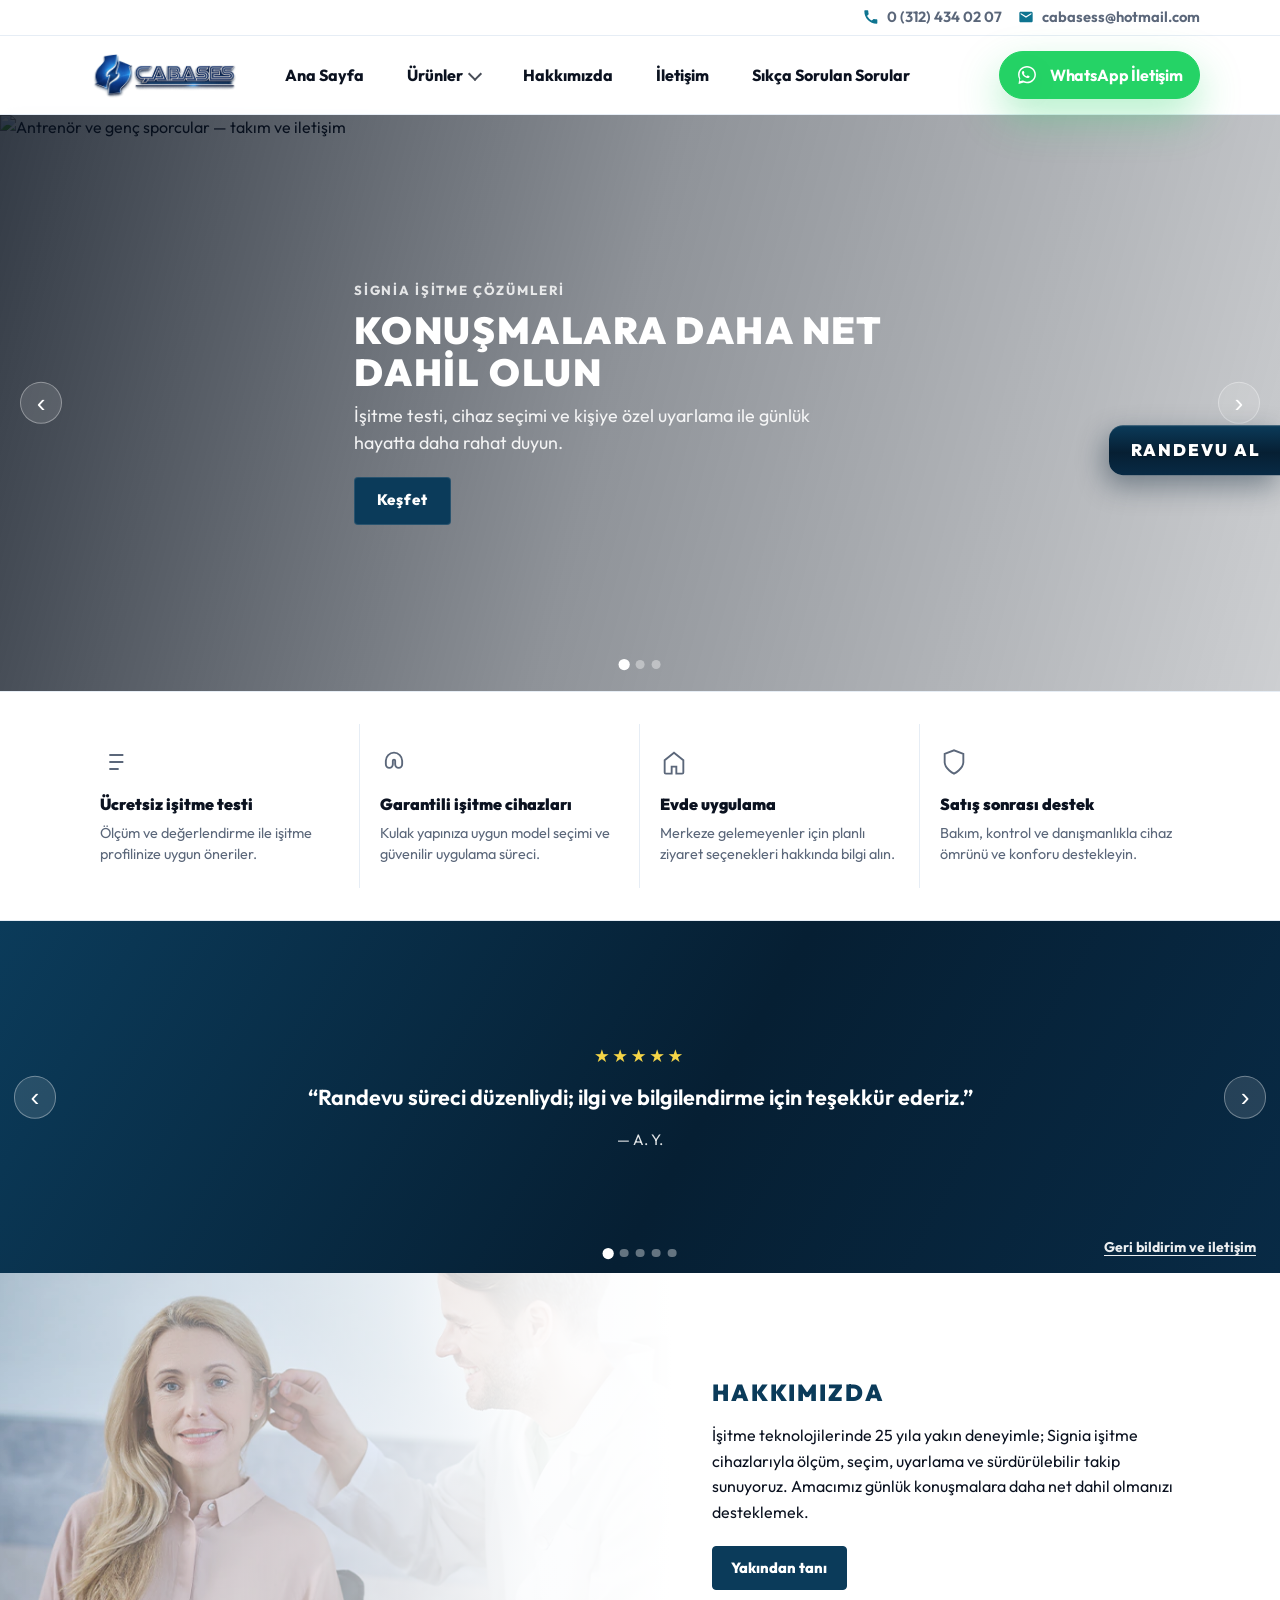
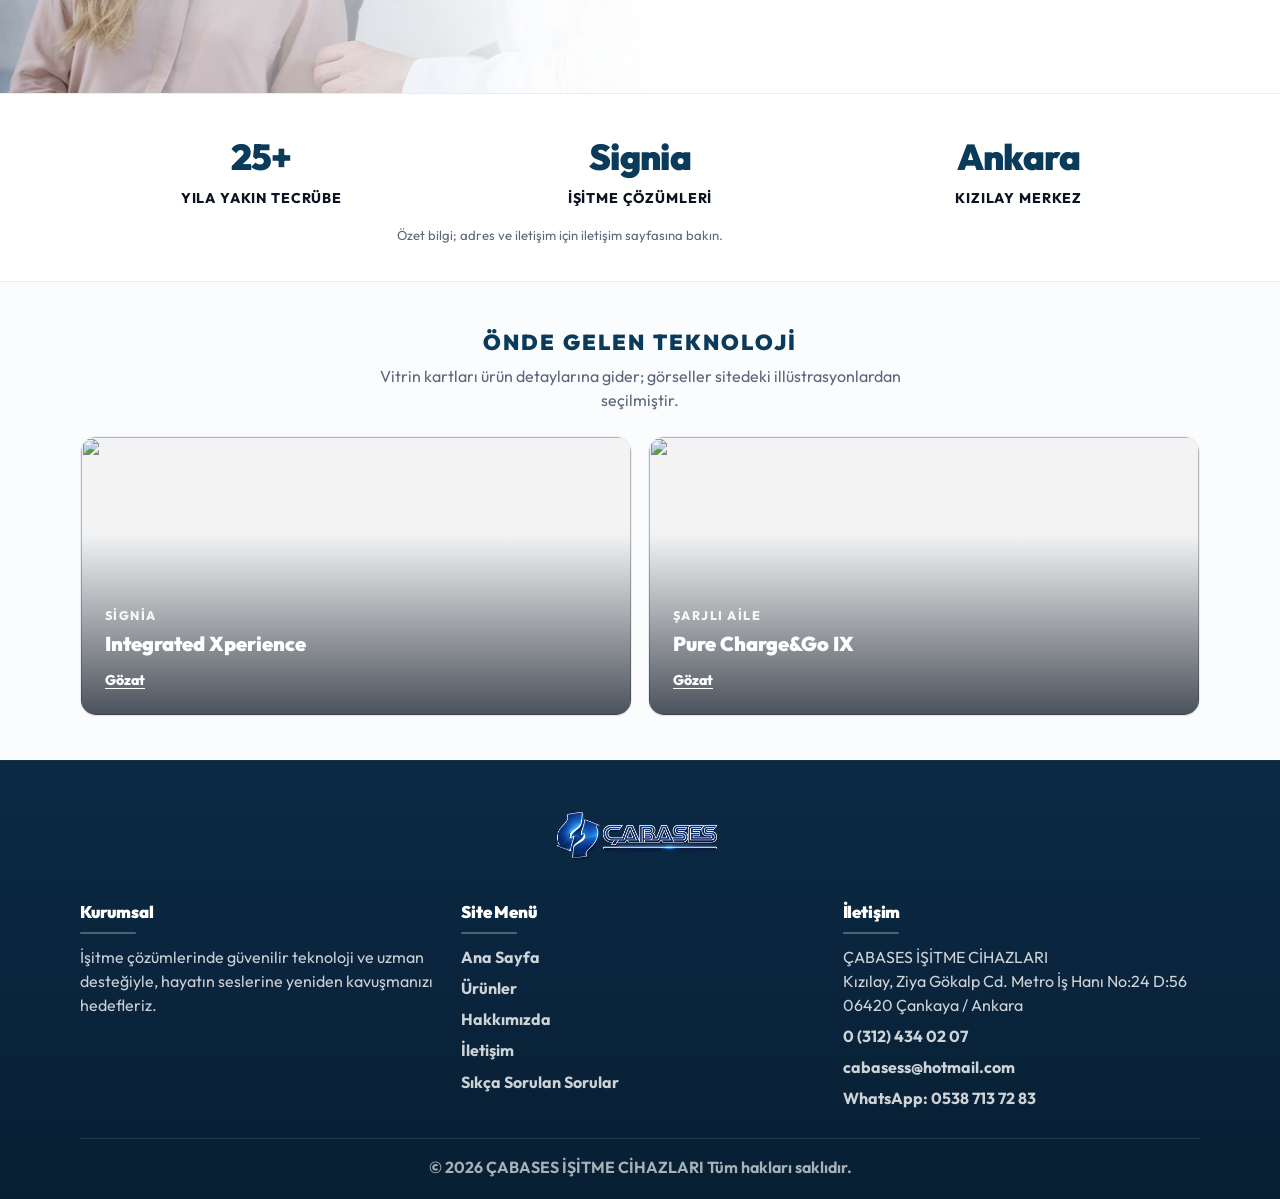
==== commit cb834135: "Site güncellemeleri: vitrin görselleri, hakkımızda alanı, SEO ve sayfa düzenlemeleri - Ana sayfa her" ====
--- a/project/index.html
+++ b/project/index.html
@@ -13,7 +13,7 @@
     <meta name="robots" content="index,follow" />
     <meta name="author" content="Cab As İşitme" />
 
-    <link rel="canonical" href="https://example.com/" />
+    <link rel="canonical" href="https://cabasesisitme.com/" />
 
     <meta property="og:type" content="website" />
     <meta property="og:locale" content="tr_TR" />
@@ -22,21 +22,76 @@
       property="og:description"
       content="İşitme cihazı çözümleri, uyarlama ve takip. Modern teknoloji ve kişiye özel destek."
     />
-    <meta property="og:url" content="https://example.com/" />
-    <meta property="og:image" content="https://example.com/project/images/og-cover.svg" />
+    <meta property="og:url" content="https://cabasesisitme.com/" />
+    <meta property="og:image" content="https://cabasesisitme.com/images/og-cover.svg" />
 
     <meta name="twitter:card" content="summary_large_image" />
+    <meta name="twitter:title" content="Cab As İşitme | Ana Sayfa" />
+    <meta name="twitter:description" content="İşitme cihazı çözümleri, uyarlama ve takip. Modern teknoloji ve kişiye özel destek." />
+    <meta name="twitter:image" content="https://cabasesisitme.com/images/og-cover.svg" />
+    <meta property="og:site_name" content="Cab As İşitme" />
+    <link rel="alternate" hreflang="tr" href="https://cabasesisitme.com/" />
+    <link rel="alternate" hreflang="x-default" href="https://cabasesisitme.com/" />
+    <script type="application/ld+json">
+      {
+        "@context": "https://schema.org",
+        "@graph": [
+          {
+            "@type": "Organization",
+            "@id": "https://cabasesisitme.com/#organization",
+            "name": "Cab As İşitme",
+            "url": "https://cabasesisitme.com/",
+            "logo": {
+              "@type": "ImageObject",
+              "url": "https://cabasesisitme.com/images/brand-logo.png"
+            },
+            "email": "cabasess@hotmail.com",
+            "telephone": "+903124340207"
+          },
+          {
+            "@type": "WebSite",
+            "@id": "https://cabasesisitme.com/#website",
+            "url": "https://cabasesisitme.com/",
+            "name": "Cab As İşitme",
+            "inLanguage": "tr-TR",
+            "publisher": {
+              "@id": "https://cabasesisitme.com/#organization"
+            }
+          },
+          {
+            "@type": "MedicalClinic",
+            "@id": "https://cabasesisitme.com/#localbusiness",
+            "name": "Cab As İşitme",
+            "url": "https://cabasesisitme.com/iletisim.html",
+            "image": "https://cabasesisitme.com/images/og-cover.svg",
+            "telephone": "+903124340207",
+            "email": "cabasess@hotmail.com",
+            "address": {
+              "@type": "PostalAddress",
+              "streetAddress": "Ziya Gökalp Cd., Metro İş Hanı No:24 D:56",
+              "addressLocality": "Kızılay, Çankaya",
+              "postalCode": "06420",
+              "addressRegion": "Ankara",
+              "addressCountry": "TR"
+            },
+            "parentOrganization": {
+              "@id": "https://cabasesisitme.com/#organization"
+            }
+          }
+        ]
+      }
+    </script>
 
     <link rel="icon" href="./images/favicon.svg" type="image/svg+xml" />
     <link rel="preconnect" href="https://fonts.googleapis.com" />
     <link rel="preconnect" href="https://fonts.gstatic.com" crossorigin />
     <link
-      href="https://fonts.googleapis.com/css2?family=Inter:wght@400;500;600;700;800&display=swap"
+      href="https://fonts.googleapis.com/css2?family=Outfit:wght@300;400;500;600;700;800;900&display=swap"
       rel="stylesheet"
     />
     <link rel="stylesheet" href="./css/styles.css" />
   </head>
-  <body>
+  <body class="page-home">
     <a class="skip-link" href="#main">İçeriğe atla</a>
 
     <div class="topbar">
@@ -51,14 +106,14 @@
             </svg>
             0 (312) 434 02 07
           </a>
-          <a class="topbar-link" href="mailto:cabases@gmail.com">
+          <a class="topbar-link" href="mailto:cabasess@hotmail.com">
             <svg class="topbar-icon" viewBox="0 0 24 24" aria-hidden="true">
               <path
                 fill="currentColor"
                 d="M20 4H4c-1.1 0-2 .9-2 2v12c0 1.1.9 2 2 2h16c1.1 0 2-.9 2-2V6c0-1.1-.9-2-2-2Zm0 4-8 5-8-5V6l8 5 8-5v2Z"
               />
             </svg>
-            cabases@gmail.com
+            cabasess@hotmail.com
           </a>
         </div>
 
@@ -127,46 +182,129 @@
                       Servis ve destek
                       <span class="mega-cat-arrow" aria-hidden="true">›</span>
                     </button>
-                    <button type="button" class="mega-cat" role="tab" aria-selected="false" data-mega-tab="blog" id="mega-tab-blog">
-                      Blog
-                      <span class="mega-cat-arrow" aria-hidden="true">›</span>
-                    </button>
                   </div>
                   <div class="mega-split-detail">
                     <div class="mega-panel" role="tabpanel" data-mega-content="isitme" aria-labelledby="mega-tab-isitme">
                       <p class="mega-panel-title">İşitme Cihazları</p>
                       <ul class="mega-panel-list">
                         <li><a href="./sss.html#isitme-cihaz-nasil">İşitme cihazları nasıl çalışır?</a></li>
-                        <li><a href="./urunler.html#kulak-ici">Kulak içi modeller</a></li>
-                        <li><a href="./urunler.html#kulak-arkasi">Kulak arkası modeller</a></li>
-                        <li><a href="./urunler.html#sarjli">Şarjlı modeller</a></li>
+                        <li><a href="./sss.html#modeller">İşitme cihazı türleri</a></li>
+                      </ul>
+                      <p class="mega-panel-sub" id="mega-isitme-modeller">Modeller</p>
+                      <ul class="mega-panel-list mega-panel-list--nest" aria-labelledby="mega-isitme-modeller">
+                        <li><a href="./urunler.html#signia-insio-ix">Insio IX</a></li>
+                        <li class="mega-fly" data-mega-fly>
+                          <button type="button" class="mega-fly-trigger" aria-expanded="false" aria-haspopup="true" aria-controls="mega-fly-styletto-panel" id="mega-fly-styletto-btn">
+                            Styletto
+                            <span class="mega-fly-chev" aria-hidden="true">›</span>
+                          </button>
+                          <div class="mega-fly-panel" id="mega-fly-styletto-panel" role="group" aria-labelledby="mega-fly-styletto-btn">
+                            <p class="mega-fly-heading">Styletto modelleri</p>
+                            <ul class="mega-panel-list mega-fly-list">
+                              <li><a href="./urunler.html#signia-styletto-ix">Styletto IX</a></li>
+                              <li><a href="./urunler.html#signia-styletto-ax">Styletto AX</a></li>
+                              <li><a href="./urunler.html#signia-styletto-x">Styletto X</a></li>
+                            </ul>
+                          </div>
+                        </li>
+                        <li><a href="./urunler.html#signia-active-ix">Active IX</a></li>
+                        <li><a href="./urunler.html#signia-silk-charge-go-ix">Silk Charge&amp;Go IX</a></li>
+                        <li><a href="./urunler.html#signia-silk-x">Silk X</a></li>
+                        <li class="mega-fly" data-mega-fly>
+                          <button type="button" class="mega-fly-trigger" aria-expanded="false" aria-haspopup="true" aria-controls="mega-fly-pure-panel" id="mega-fly-pure-btn">
+                            Pure
+                            <span class="mega-fly-chev" aria-hidden="true">›</span>
+                          </button>
+                          <div class="mega-fly-panel" id="mega-fly-pure-panel" role="group" aria-labelledby="mega-fly-pure-btn">
+                            <p class="mega-fly-heading">Pure modelleri</p>
+                            <ul class="mega-panel-list mega-fly-list">
+                              <li><a href="./urunler.html#signia-pure-charge-go-ix">Pure Charge&amp;Go IX</a></li>
+                              <li><a href="./urunler.html#signia-pure-charge-go-ax">Pure Charge&amp;Go AX</a></li>
+                              <li><a href="./urunler.html#signia-pure-charge-go-x">Pure Charge&amp;Go X</a></li>
+                              <li><a href="./urunler.html#signia-pure-312-ax">Pure 312 AX</a></li>
+                              <li><a href="./urunler.html#signia-pure-312-x">Pure 312 X</a></li>
+                            </ul>
+                          </div>
+                        </li>
+                        <li><a href="./urunler.html#signia-motion-x">Motion X</a></li>
+                      </ul>
+                      <p class="mega-panel-sub" id="mega-isitme-diger">Diğer işitme cihazları</p>
+                      <ul class="mega-panel-list mega-panel-list--nest" aria-labelledby="mega-isitme-diger">
+                        <li class="mega-fly" data-mega-fly>
+                          <button type="button" class="mega-fly-trigger" aria-expanded="false" aria-haspopup="true" aria-controls="mega-fly-cros-panel" id="mega-fly-cros-btn">
+                            Cros
+                            <span class="mega-fly-chev" aria-hidden="true">›</span>
+                          </button>
+                          <div class="mega-fly-panel" id="mega-fly-cros-panel" role="group" aria-labelledby="mega-fly-cros-btn">
+                            <p class="mega-fly-heading">Cros modelleri</p>
+                            <ul class="mega-panel-list mega-fly-list">
+                              <li><a href="./urunler.html#signia-cros-ix">Cros IX</a></li>
+                              <li><a href="./urunler.html#signia-cros-ax">Cros AX</a></li>
+                              <li><a href="./urunler.html#signia-cros-x">Cros X</a></li>
+                            </ul>
+                          </div>
+                        </li>
+                        <li><a href="./urunler.html#signia-intuis-4">Intuis 4</a></li>
+                      </ul>
+                      <ul class="mega-panel-list">
                         <li><a href="./urunler.html">Tüm ürünleri görüntüle</a></li>
                       </ul>
                     </div>
                     <div class="mega-panel" hidden role="tabpanel" data-mega-content="baglanti" aria-labelledby="mega-tab-baglanti">
                       <p class="mega-panel-title">Bağlantı</p>
+                      <p class="mega-panel-sub" id="mega-baglanti-ses">Ses aktarımı</p>
+                      <ul class="mega-panel-list" aria-labelledby="mega-baglanti-ses">
+                        <li><a href="./urunler.html#signia-tv-sound">TV Sound</a></li>
+                        <li><a href="./urunler.html#signia-streamline-mic">StreamLine Mic</a></li>
+                      </ul>
+                      <p class="mega-panel-sub" id="mega-baglanti-uygulama">Uygulama</p>
+                      <ul class="mega-panel-list" aria-labelledby="mega-baglanti-uygulama">
+                        <li><a href="./urunler.html#signia-app">Signia App</a></li>
+                        <li><a href="./urunler.html#signia-assistant">Signia Assistant</a></li>
+                        <li><a href="./sss.html#bluetooth">Bluetooth (SSS)</a></li>
+                      </ul>
                       <ul class="mega-panel-list">
-                        <li><a href="./urunler.html#bluetooth">Bluetooth ve kablosuz bağlantı</a></li>
-                        <li><a href="./sss.html#bluetooth">Bluetooth bağlantısı (SSS)</a></li>
                         <li><a href="./urunler.html#destek">Uygulama ve uzaktan destek</a></li>
-                        <li><a href="./iletisim.html">Bağlantı danışmanlığı için iletişim</a></li>
+                        <li><a href="./iletisim.html">Bağlantı danışmanlığı · iletişim</a></li>
                       </ul>
                     </div>
                     <div class="mega-panel" hidden role="tabpanel" data-mega-content="sarj" aria-labelledby="mega-tab-sarj">
                       <p class="mega-panel-title">Şarj cihazları ve Aksesuarlar</p>
-                      <ul class="mega-panel-list">
-                        <li><a href="./urunler.html#sarjli">Şarj çözümleri</a></li>
-                        <li><a href="./urunler.html#aksesuar">Aksesuarlar</a></li>
-                        <li><a href="./urunler.html#aksesuar">TV ve multimedya aksesuarları</a></li>
+                      <p class="mega-panel-sub" id="mega-sarj-uzaktan">Uzaktan kumanda</p>
+                      <ul class="mega-panel-list" aria-labelledby="mega-sarj-uzaktan">
+                        <li><a href="./urunler.html#signia-minipocket">miniPocket</a></li>
+                      </ul>
+                      <p class="mega-panel-sub" id="mega-sarj-tasinir">Taşınabilir şarj üniteleri</p>
+                      <ul class="mega-panel-list" aria-labelledby="mega-sarj-tasinir">
+                        <li><a href="./urunler.html#acc-styletto-tasinir-sarj">Styletto taşınabilir şarj</a></li>
+                        <li><a href="./urunler.html#signia-pure-portable-charger">Pure portable şarj</a></li>
+                      </ul>
+                      <p class="mega-panel-sub" id="mega-sarj-aksesuar">Şarj aksesuarları</p>
+                      <ul class="mega-panel-list" aria-labelledby="mega-sarj-aksesuar">
+                        <li><a href="./urunler.html#acc-enduktif-sarj-ii">Endüktif Şarj II</a></li>
+                        <li><a href="./urunler.html#acc-standart-sarj">Standart şarj cihazı</a></li>
+                        <li><a href="./urunler.html#acc-dry-clean-sarj">Dry&amp;Clean şarj cihazı</a></li>
+                        <li><a href="./urunler.html#acc-active-charger">Signia Active Charger</a></li>
+                        <li><a href="./urunler.html#acc-styletto-x-charger">Styletto X Charger</a></li>
+                        <li><a href="./urunler.html#acc-motion-charger">Motion Charger</a></li>
+                        <li><a href="./urunler.html#acc-pure-charger">Pure Charger</a></li>
+                        <li><a href="./urunler.html#acc-motion-dry-clean">Motion Dry&amp;Clean</a></li>
+                        <li><a href="./urunler.html#acc-pure-dry-clean">Pure Dry&amp;Clean</a></li>
+                      </ul>
+                      <p class="mega-panel-sub" id="mega-sarj-diger">Diğer</p>
+                      <ul class="mega-panel-list" aria-labelledby="mega-sarj-diger">
+                        <li><a href="./urunler.html#signia-piller">Signia işitme cihazı pilleri</a></li>
+                        <li><a href="./urunler.html#signia-earwear-3">EarWear 3.0</a></li>
                       </ul>
                     </div>
                     <div class="mega-panel" hidden role="tabpanel" data-mega-content="isitme-hakkinda" aria-labelledby="mega-tab-isitme-hakkinda">
                       <p class="mega-panel-title">İşitme hakkında</p>
                       <ul class="mega-panel-list">
-                        <li><a href="./sss.html#ilk-kez">İlk kez kullananlar için SSS</a></li>
-                        <li><a href="./sss.html#isitme-turu-derece">İşitme kaybı türü ve derecesi</a></li>
-                        <li><a href="./sss.html#modeller">Hangi modeller mevcut?</a></li>
-                        <li><a href="./sss.html#gurultu-ortam">Gürültülü ortamlarda dinleme</a></li>
+                        <li><a href="./sss.html#ilk-kez">SSS sayfasına giriş</a></li>
+                        <li><a href="./sss.html#isitme-cihaz-nasil">İşitme cihazları nasıl çalışır?</a></li>
+                        <li><a href="./sss.html#hangi-durumlarda-kullanim">Ne zaman işitme cihazı?</a></li>
+                        <li><a href="./sss.html#devlet-karsiliyor-mu">SGK ve devlet desteği</a></li>
+                        <li><a href="./sss.html#modeller">Model ve form seçenekleri</a></li>
                       </ul>
                     </div>
                     <div class="mega-panel" hidden role="tabpanel" data-mega-content="tinnitus" aria-labelledby="mega-tab-tinnitus">
@@ -190,12 +328,6 @@
                         <li><a href="./iletisim.html">İletişim ve randevu</a></li>
                         <li><a href="./hakkimizda.html">Hakkımızda</a></li>
                         <li><a href="./sss.html">Sıkça sorulan sorular</a></li>
-                      </ul>
-                    </div>
-                    <div class="mega-panel" hidden role="tabpanel" data-mega-content="blog" aria-labelledby="mega-tab-blog">
-                      <p class="mega-panel-title">Blog</p>
-                      <ul class="mega-panel-list">
-                        <li><a href="./sss.html#blog-yakinda">Yakında: blog yazıları</a></li>
                       </ul>
                     </div>
                   </div>
@@ -232,81 +364,262 @@
       </div>
     </header>
 
-    <main id="main">
-      <section class="page-hero">
+    <main id="main" class="site-motion cab-home">
+      <!-- Üst vitrin (header / mega menü altı); otomatik slayt 5 sn -->
+      <section class="cab-home-hero" aria-label="Ana vitrin" data-carousel data-carousel-interval="5000">
+        <div class="cab-carousel-slides cab-home-hero-slides">
+          <div class="cab-carousel-track" data-carousel-track style="--cab-n: 3; --cab-i: 0">
+            <article class="cab-carousel-slide cab-home-hero-slide is-active" data-carousel-slide aria-hidden="false">
+            <div class="cab-home-hero-bg">
+              <img
+                class="cab-home-hero-img"
+                src="./images/Gemini_Generated_Image_qox7viqox7viqox7.png"
+                width="1920"
+                height="1080"
+                alt="Antrenör ve genç sporcular — takım ve iletişim"
+                decoding="async"
+                fetchpriority="high"
+                loading="eager"
+              />
+              <div class="cab-home-hero-scrim" aria-hidden="true"></div>
+            </div>
+            <div class="cab-home-hero-content container">
+              <p class="cab-home-hero-kicker">Signia işitme çözümleri</p>
+              <h1 class="cab-home-hero-title">KONUŞMALARA DAHA NET DAHİL OLUN</h1>
+              <p class="cab-home-hero-lead">İşitme testi, cihaz seçimi ve kişiye özel uyarlama ile günlük hayatta daha rahat duyun.</p>
+              <a class="cab-home-hero-cta" href="./urunler.html">Keşfet</a>
+            </div>
+          </article>
+          <article class="cab-carousel-slide cab-home-hero-slide" data-carousel-slide aria-hidden="true">
+            <div class="cab-home-hero-bg">
+              <img
+                class="cab-home-hero-img"
+                src="./images/95f42bbb-a7db-4bbe-abc4-e82a76667974.png"
+                width="1920"
+                height="1080"
+                alt="İşitme cihazını gösteren kadın — günlük yaşamda net duyma"
+                decoding="async"
+                loading="lazy"
+              />
+              <div class="cab-home-hero-scrim" aria-hidden="true"></div>
+            </div>
+            <div class="cab-home-hero-content container">
+              <p class="cab-home-hero-kicker">Cab As İşitme</p>
+              <h2 class="cab-home-hero-title">ÜCRETSİZ İŞİTME TESTİ</h2>
+              <p class="cab-home-hero-lead">Güncel odyometri yaklaşımıyla ölçüm, değerlendirme ve size uygun yol haritası.</p>
+              <a class="cab-home-hero-cta" href="./iletisim.html#randevu-whatsapp">Randevu al</a>
+            </div>
+          </article>
+          <article class="cab-carousel-slide cab-home-hero-slide" data-carousel-slide aria-hidden="true">
+            <div class="cab-home-hero-bg">
+              <img
+                class="cab-home-hero-img"
+                src="./images/adamın_gömleğini_lacivert_ile_değiştirir_202605142214.jpeg"
+                width="1920"
+                height="1080"
+                alt="Mutlu ve kendinden emin bir erkek — pozitif yaşam"
+                decoding="async"
+                loading="lazy"
+              />
+              <div class="cab-home-hero-scrim" aria-hidden="true"></div>
+            </div>
+            <div class="cab-home-hero-content container">
+              <p class="cab-home-hero-kicker">Bakım ve takip</p>
+              <h2 class="cab-home-hero-title">SATIŞ SONRASI DESTEK</h2>
+              <p class="cab-home-hero-lead">Kontrol, bakım ve danışmanlıkla cihaz performansını ve konforunuzu koruyun.</p>
+              <a class="cab-home-hero-cta" href="./iletisim.html">İletişim</a>
+            </div>
+          </article>
+          </div>
+        </div>
+        <button type="button" class="cab-carousel-nav cab-home-hero-prev" data-carousel-prev aria-label="Önceki slayt">
+          <span aria-hidden="true">‹</span>
+        </button>
+        <button type="button" class="cab-carousel-nav cab-home-hero-next" data-carousel-next aria-label="Sonraki slayt">
+          <span aria-hidden="true">›</span>
+        </button>
+        <div class="cab-carousel-dots cab-home-hero-dots" role="group" aria-label="Slayt seçimi">
+          <button type="button" class="cab-carousel-dot is-active" data-carousel-dot aria-label="1. slayt"></button>
+          <button type="button" class="cab-carousel-dot" data-carousel-dot aria-label="2. slayt"></button>
+          <button type="button" class="cab-carousel-dot" data-carousel-dot aria-label="3. slayt"></button>
+        </div>
+      </section>
+
+      <section class="cab-home-features" aria-labelledby="cab-home-features-h">
+        <h2 id="cab-home-features-h" class="visually-hidden">Öne çıkan hizmetler</h2>
+        <div class="container cab-home-features-grid">
+          <div class="cab-home-feature">
+            <div class="cab-home-feature-icon" aria-hidden="true">
+              <svg viewBox="0 0 24 24" width="28" height="28" fill="none" stroke="currentColor" stroke-width="1.6">
+                <path d="M8 6h12M8 12h12M8 18h8M4 6h.01M4 12h.01M4 18h.01" />
+              </svg>
+            </div>
+            <h3 class="cab-home-feature-title">Ücretsiz işitme testi</h3>
+            <p class="cab-home-feature-desc">Ölçüm ve değerlendirme ile işitme profilinize uygun öneriler.</p>
+          </div>
+          <div class="cab-home-feature">
+            <div class="cab-home-feature-icon" aria-hidden="true">
+              <svg viewBox="0 0 24 24" width="28" height="28" fill="none" stroke="currentColor" stroke-width="1.6">
+                <path d="M12 4a7 7 0 0 0-7 7v3a3 3 0 0 0 6 0v-3a1 1 0 0 1 2 0v3a3 3 0 0 0 6 0v-3a7 7 0 0 0-7-7Z" />
+              </svg>
+            </div>
+            <h3 class="cab-home-feature-title">Garantili işitme cihazları</h3>
+            <p class="cab-home-feature-desc">Kulak yapınıza uygun model seçimi ve güvenilir uygulama süreci.</p>
+          </div>
+          <div class="cab-home-feature">
+            <div class="cab-home-feature-icon" aria-hidden="true">
+              <svg viewBox="0 0 24 24" width="28" height="28" fill="none" stroke="currentColor" stroke-width="1.6">
+                <path d="M4 10.5 12 4l8 6.5V21a1 1 0 0 1-1 1h-5v-6H10v6H5a1 1 0 0 1-1-1z" />
+              </svg>
+            </div>
+            <h3 class="cab-home-feature-title">Evde uygulama</h3>
+            <p class="cab-home-feature-desc">Merkeze gelemeyenler için planlı ziyaret seçenekleri hakkında bilgi alın.</p>
+          </div>
+          <div class="cab-home-feature">
+            <div class="cab-home-feature-icon" aria-hidden="true">
+              <svg viewBox="0 0 24 24" width="28" height="28" fill="none" stroke="currentColor" stroke-width="1.6">
+                <path d="M12 22s8-4 8-10V5l-8-3-8 3v7c0 6 8 10 8 10Z" />
+              </svg>
+            </div>
+            <h3 class="cab-home-feature-title">Satış sonrası destek</h3>
+            <p class="cab-home-feature-desc">Bakım, kontrol ve danışmanlıkla cihaz ömrünü ve konforu destekleyin.</p>
+          </div>
+        </div>
+      </section>
+
+      <section class="cab-home-quote" aria-label="Müşteri yorumları" data-carousel data-carousel-interval="6000">
+        <div class="cab-carousel-slides cab-home-quote-slides">
+          <div class="cab-carousel-track" data-carousel-track style="--cab-n: 5; --cab-i: 0">
+            <article class="cab-carousel-slide cab-home-quote-slide is-active" data-carousel-slide aria-hidden="false">
+            <div class="container cab-home-quote-inner">
+              <div class="cab-home-quote-stars" aria-hidden="true">★★★★★</div>
+              <blockquote class="cab-home-quote-text">
+                “Randevu süreci düzenliydi; ilgi ve bilgilendirme için teşekkür ederiz.”
+              </blockquote>
+              <p class="cab-home-quote-author">— A. Y.</p>
+            </div>
+          </article>
+          <article class="cab-carousel-slide cab-home-quote-slide" data-carousel-slide aria-hidden="true">
+            <div class="container cab-home-quote-inner">
+              <div class="cab-home-quote-stars" aria-hidden="true">★★★★★</div>
+              <blockquote class="cab-home-quote-text">
+                “Uyarlama ve takip randevuları günlük kullanımı kolaylaştırdı.”
+              </blockquote>
+              <p class="cab-home-quote-author">— M. K.</p>
+            </div>
+          </article>
+          <article class="cab-carousel-slide cab-home-quote-slide" data-carousel-slide aria-hidden="true">
+            <div class="container cab-home-quote-inner">
+              <div class="cab-home-quote-stars" aria-hidden="true">★★★★★</div>
+              <blockquote class="cab-home-quote-text">
+                “Cihaz seçiminde sabırla yönlendirdiler; memnun kaldık.”
+              </blockquote>
+              <p class="cab-home-quote-author">— E. T.</p>
+            </div>
+          </article>
+          <article class="cab-carousel-slide cab-home-quote-slide" data-carousel-slide aria-hidden="true">
+            <div class="container cab-home-quote-inner">
+              <div class="cab-home-quote-stars" aria-hidden="true">★★★★★</div>
+              <blockquote class="cab-home-quote-text">
+                “Telefonla sorularımıza net yanıt verildi; tekrar geliriz.”
+              </blockquote>
+              <p class="cab-home-quote-author">— S. D.</p>
+            </div>
+          </article>
+          <article class="cab-carousel-slide cab-home-quote-slide" data-carousel-slide aria-hidden="true">
+            <div class="container cab-home-quote-inner">
+              <div class="cab-home-quote-stars" aria-hidden="true">★★★★★</div>
+              <blockquote class="cab-home-quote-text">
+                “Bakım sonrası farkı hissettik; teşekkürler.”
+              </blockquote>
+              <p class="cab-home-quote-author">— H. Ç.</p>
+            </div>
+          </article>
+          </div>
+        </div>
+        <button type="button" class="cab-carousel-nav cab-home-quote-prev" data-carousel-prev aria-label="Önceki yorum">
+          <span aria-hidden="true">‹</span>
+        </button>
+        <button type="button" class="cab-carousel-nav cab-home-quote-next" data-carousel-next aria-label="Sonraki yorum">
+          <span aria-hidden="true">›</span>
+        </button>
+        <div class="cab-carousel-dots cab-home-quote-dots" role="group" aria-label="Yorum slaytı">
+          <button type="button" class="cab-carousel-dot is-active" data-carousel-dot aria-label="1. yorum"></button>
+          <button type="button" class="cab-carousel-dot" data-carousel-dot aria-label="2. yorum"></button>
+          <button type="button" class="cab-carousel-dot" data-carousel-dot aria-label="3. yorum"></button>
+          <button type="button" class="cab-carousel-dot" data-carousel-dot aria-label="4. yorum"></button>
+          <button type="button" class="cab-carousel-dot" data-carousel-dot aria-label="5. yorum"></button>
+        </div>
+        <a class="cab-home-quote-all" href="./iletisim.html">Geri bildirim ve iletişim</a>
+      </section>
+
+      <section class="cab-home-about" aria-labelledby="cab-home-about-h">
+        <div class="cab-home-about-media">
+          <img
+            src="./images/isitme-cihazi-cesitleri-nelerdir-1.webp"
+            width="1200"
+            height="800"
+            class="cab-home-about-img"
+            alt="İşitme cihazı çeşitleri — merkezimizdeki ürün ve danışmanlık yaklaşımı"
+            loading="lazy"
+            decoding="async"
+          />
+          <div class="cab-home-about-scrim" aria-hidden="true"></div>
+        </div>
+        <div class="cab-home-about-panel">
+          <div class="cab-home-about-inner">
+            <h2 id="cab-home-about-h" class="cab-home-about-kicker">Hakkımızda</h2>
+            <p class="cab-home-about-text">
+              İşitme teknolojilerinde 25 yıla yakın deneyimle; Signia işitme cihazlarıyla ölçüm, seçim, uyarlama ve sürdürülebilir
+              takip sunuyoruz. Amacımız günlük konuşmalara daha net dahil olmanızı desteklemek.
+            </p>
+            <a class="cab-home-about-cta" href="./hakkimizda.html">Yakından tanı</a>
+          </div>
+        </div>
+      </section>
+
+      <section class="cab-home-stats" aria-labelledby="cab-home-stats-h">
+        <h2 id="cab-home-stats-h" class="visually-hidden">Özet rakamlar</h2>
+        <div class="container cab-home-stats-grid">
+          <div class="cab-home-stat">
+            <p class="cab-home-stat-num">25+</p>
+            <p class="cab-home-stat-label">Yıla yakın tecrübe</p>
+          </div>
+          <div class="cab-home-stat">
+            <p class="cab-home-stat-num">Signia</p>
+            <p class="cab-home-stat-label">İşitme çözümleri</p>
+          </div>
+          <div class="cab-home-stat">
+            <p class="cab-home-stat-num">Ankara</p>
+            <p class="cab-home-stat-label">Kızılay merkez</p>
+          </div>
+        </div>
+        <p class="container cab-home-stats-note">Özet bilgi; adres ve iletişim için <a href="./iletisim.html">iletişim</a> sayfasına bakın.</p>
+      </section>
+
+      <section class="cab-home-brands" aria-labelledby="cab-home-brands-h">
         <div class="container">
-          <h1 class="page-title">Daha net duymanız için kişiye özel çözümler</h1>
-          <p class="page-subtitle">İşitme cihazı danışmanlığı, uyarlama ve takip hizmetleri.</p>
-        </div>
-      </section>
-
-      <section class="content home-mega-section" aria-labelledby="home-mega-heading">
-        <div class="container">
-          <header class="home-mega-intro">
-            <h2 id="home-mega-heading" class="home-mega-title">Ürün rehberi</h2>
-            <p class="home-mega-lead muted">
-              Aşağıdaki kutulara ürün görsellerinizi ekleyebilirsiniz; şimdilik yer tutucu alanlar kullanılıyor.
-            </p>
-          </header>
-
-          <ul class="home-mega-grid">
-            <li>
-              <a class="home-mega-card" href="./urunler.html#kulak-ici">
-              <div class="home-mega-visual">
-                <!-- Görsel eklendiğinde: <img class="home-mega-img" src="./images/..." alt="Kulak içi işitme cihazları" /> -->
+          <h2 id="cab-home-brands-h" class="cab-home-brands-title">Önde gelen teknoloji</h2>
+          <p class="cab-home-brands-lead muted">Vitrin kartları ürün detaylarına gider; görseller sitedeki illüstrasyonlardan seçilmiştir.</p>
+          <div class="cab-home-brands-grid">
+            <a class="cab-home-brand-tile" href="./urunler.html#signia-integrated-xperience">
+              <img src="./images/about-1.svg" width="1200" height="900" alt="" class="cab-home-brand-img" loading="lazy" decoding="async" />
+              <div class="cab-home-brand-scrim"></div>
+              <div class="cab-home-brand-body">
+                <p class="cab-home-brand-kicker">Signia</p>
+                <p class="cab-home-brand-title">Integrated Xperience</p>
+                <span class="cab-home-brand-link">Gözat</span>
               </div>
-              <div class="home-mega-card-body">
-                <h3 class="home-mega-card-title">Kulak İçi</h3>
-                <p class="home-mega-card-desc">Görünmez ve kompakt modeller.</p>
+            </a>
+            <a class="cab-home-brand-tile" href="./urunler.html#signia-pure-charge-go-ix">
+              <img src="./images/product-placeholder.svg" width="1200" height="900" alt="" class="cab-home-brand-img" loading="lazy" decoding="async" />
+              <div class="cab-home-brand-scrim"></div>
+              <div class="cab-home-brand-body">
+                <p class="cab-home-brand-kicker">Şarjlı aile</p>
+                <p class="cab-home-brand-title">Pure Charge&amp;Go IX</p>
+                <span class="cab-home-brand-link">Gözat</span>
               </div>
-              </a>
-            </li>
-            <li>
-              <a class="home-mega-card" href="./urunler.html#kulak-arkasi">
-              <div class="home-mega-visual">
-                <!-- <img class="home-mega-img" src="./images/..." alt="Kulak arkası işitme cihazları" /> -->
-              </div>
-              <div class="home-mega-card-body">
-                <h3 class="home-mega-card-title">Kulak Arkası</h3>
-                <p class="home-mega-card-desc">Güçlü işlem ve pil seçenekleri.</p>
-              </div>
-              </a>
-            </li>
-            <li>
-              <a class="home-mega-card" href="./urunler.html#sarjli">
-              <div class="home-mega-visual">
-                <!-- <img class="home-mega-img" src="./images/..." alt="Şarjlı işitme cihazları" /> -->
-              </div>
-              <div class="home-mega-card-body">
-                <h3 class="home-mega-card-title">Şarjlı Modeller</h3>
-                <p class="home-mega-card-desc">Pil değiştirmeden günlük kullanım.</p>
-              </div>
-              </a>
-            </li>
-            <li>
-              <a class="home-mega-card" href="./urunler.html#aksesuar">
-              <div class="home-mega-visual">
-                <!-- <img class="home-mega-img" src="./images/..." alt="İşitme cihazı aksesuarları" /> -->
-              </div>
-              <div class="home-mega-card-body">
-                <h3 class="home-mega-card-title">Aksesuar</h3>
-                <p class="home-mega-card-desc">Bağlantı, şarj ve konfor ürünleri.</p>
-              </div>
-              </a>
-            </li>
-          </ul>
-
-          <div class="home-mega-links card">
-            <p class="mega-title mt-0">Öne çıkanlar</p>
-            <ul class="home-mega-pills">
-              <li><a href="./urunler.html#bluetooth">Bluetooth bağlantı</a></li>
-              <li><a href="./urunler.html#gorunmez">Görünmez tasarım</a></li>
-              <li><a href="./urunler.html#konfor">Gün boyu konfor</a></li>
-              <li><a href="./urunler.html#destek">Takip ve destek</a></li>
-            </ul>
-            <p class="muted mb-0">
-              <a class="text-link" href="./urunler.html">Tüm ürünleri görüntüle</a>
-            </p>
+            </a>
           </div>
         </div>
       </section>
@@ -345,9 +658,9 @@
         <section class="footer-col" aria-label="İletişim">
           <h2 class="footer-title">İletişim</h2>
           <ul class="footer-list">
-            <li>Ziya Gökalp Caddesi, Metro Han No:24/56, Kızılay / Ankara</li>
+            <li>ÇABASES İŞİTME CİHAZLARI<br />Kızılay, Ziya Gökalp Cd. Metro İş Hanı No:24 D:56<br />06420 Çankaya / Ankara</li>
             <li><a href="tel:+903124340207">0 (312) 434 02 07</a></li>
-            <li><a href="mailto:cabases@gmail.com">cabases@gmail.com</a></li>
+            <li><a href="mailto:cabasess@hotmail.com">cabasess@hotmail.com</a></li>
             <li><a href="https://wa.me/905387137283" target="_blank" rel="noopener noreferrer">WhatsApp: 0538 713 72 83</a></li>
           </ul>
         </section>
@@ -358,6 +671,10 @@
       </div>
     </footer>
 
+    <a class="randevu-fab" href="./iletisim.html#randevu-whatsapp" aria-label="RANDEVU AL — WhatsApp iletişim formuna git">
+      <span class="randevu-fab-label">RANDEVU AL</span>
+    </a>
+
     <script src="./js/main.js" defer></script>
   </body>
 </html>
--- a/project/css/styles.css
+++ b/project/css/styles.css
@@ -12,7 +12,7 @@
   --shadow: 0 18px 45px rgba(11, 18, 32, 0.12);
   --shadow-soft: 0 10px 26px rgba(11, 18, 32, 0.08);
   --ease-out: cubic-bezier(0.16, 1, 0.3, 1);
-  --font-sans: "Inter", system-ui, -apple-system, "Segoe UI", Roboto, Arial, sans-serif;
+  --font-sans: "Outfit", system-ui, -apple-system, "Segoe UI", Roboto, Arial, sans-serif;
 }
 
 *,
@@ -23,6 +23,7 @@
 
 html {
   -webkit-text-size-adjust: 100%;
+  scroll-padding-top: 5.75rem;
 }
 
 body {
@@ -72,6 +73,18 @@
   z-index: 9999;
 }
 
+.visually-hidden {
+  position: absolute;
+  width: 1px;
+  height: 1px;
+  padding: 0;
+  margin: -1px;
+  overflow: hidden;
+  clip: rect(0, 0, 0, 0);
+  white-space: nowrap;
+  border: 0;
+}
+
 .topbar {
   background: #ffffff;
   border-bottom: 1px solid var(--border);
@@ -149,6 +162,8 @@
   color: var(--brand);
   height: 78px; /* header-inner ile aynı */
   overflow: visible;
+  min-width: 0;
+  flex-shrink: 1;
 }
 
 .brand-logo {
@@ -295,7 +310,7 @@
   top: calc(100% + 10px);
   left: 50%;
   transform: translateX(-50%);
-  width: min(920px, calc(100vw - 2rem));
+  width: min(920px, 94vw);
   background: #f6f7f8;
   border: 1px solid var(--border);
   border-radius: 18px;
@@ -304,8 +319,8 @@
   opacity: 0;
   visibility: hidden;
   pointer-events: none;
-  transition: opacity 180ms ease, transform 180ms ease, visibility 180ms ease;
-  overflow: hidden;
+  transition: none;
+  overflow: visible;
 }
 
 .has-mega > .mega::before {
@@ -326,6 +341,7 @@
   grid-template-columns: minmax(200px, 260px) minmax(0, 1fr);
   gap: 0;
   min-height: 280px;
+  min-width: 0;
 }
 
 .mega-split-cats {
@@ -390,6 +406,15 @@
   color: var(--text);
 }
 
+.mega-panel-sub {
+  margin: 0.95rem 0 0.4rem;
+  font-size: 0.7rem;
+  font-weight: 700;
+  letter-spacing: 0.07em;
+  text-transform: uppercase;
+  color: var(--muted);
+}
+
 .mega-panel-list {
   list-style: none;
   margin: 0;
@@ -422,6 +447,116 @@
   color: var(--brand);
 }
 
+.mega-panel-list--nest > li {
+  list-style: none;
+}
+
+.mega-fly {
+  position: relative;
+  list-style: none;
+}
+
+.mega-fly-trigger {
+  display: flex;
+  width: 100%;
+  align-items: center;
+  justify-content: space-between;
+  gap: 0.5rem;
+  padding: 0.55rem 0.5rem;
+  border: 0;
+  border-radius: 10px;
+  background: transparent;
+  font: inherit;
+  font-size: 0.93rem;
+  font-weight: 500;
+  color: var(--text);
+  cursor: pointer;
+  text-align: left;
+  transition: background 160ms var(--ease-out), color 160ms var(--ease-out);
+}
+
+.mega-fly-chev {
+  font-size: 0.95rem;
+  opacity: 0.35;
+  font-weight: 500;
+}
+
+.mega-fly-trigger:hover,
+.mega-fly-trigger:focus-visible {
+  background: rgba(14, 116, 144, 0.08);
+  color: var(--brand);
+  outline: none;
+}
+
+.mega-fly:hover .mega-fly-trigger,
+.mega-fly:focus-within .mega-fly-trigger {
+  color: var(--brand);
+}
+
+.mega-fly-panel {
+  position: absolute;
+  left: calc(100% + 8px);
+  top: -6px;
+  min-width: min(248px, 46vw);
+  padding: 0.55rem 0.5rem 0.65rem;
+  background: #fff;
+  border: 1px solid var(--border);
+  border-radius: 12px;
+  box-shadow: var(--shadow);
+  z-index: 8;
+  opacity: 0;
+  visibility: hidden;
+  pointer-events: none;
+  transform: translateX(-6px);
+  transition: opacity 150ms var(--ease-out), visibility 150ms, transform 150ms var(--ease-out);
+}
+
+.mega-fly-heading {
+  margin: 0 0 0.35rem 0.35rem;
+  font-size: 0.68rem;
+  font-weight: 800;
+  letter-spacing: 0.08em;
+  text-transform: uppercase;
+  color: var(--muted);
+}
+
+.mega-fly-list {
+  gap: 0.12rem;
+}
+
+@media (min-width: 861px) {
+  .mega-fly:hover .mega-fly-panel,
+  .mega-fly:focus-within .mega-fly-panel {
+    opacity: 1;
+    visibility: visible;
+    pointer-events: auto;
+    transform: translateX(0);
+  }
+}
+
+@media (max-width: 860px) {
+  .mega-fly-panel {
+    position: static;
+    left: auto;
+    top: auto;
+    min-width: 0;
+    margin: 0.15rem 0 0.4rem;
+    padding: 0.45rem 0.4rem 0.55rem;
+    border-style: dashed;
+    border-radius: 10px;
+    box-shadow: none;
+    transform: none;
+    display: none;
+    opacity: 1;
+    visibility: visible;
+  }
+
+  .mega-fly.is-open .mega-fly-panel {
+    display: block;
+    pointer-events: auto;
+  }
+}
+
 .mega-split-foot {
   display: flex;
   flex-wrap: wrap;
@@ -432,6 +567,54 @@
   background: #fff;
 }
 
+/* Ana sayfa — Ürünler mega menü: 3 sütun arka plan (1: Gemini, 2: 95f42…, 3: lacivert gömlek) */
+.page-home .has-mega > .mega {
+  background-color: #dfe5ec;
+  background-image:
+    linear-gradient(
+      125deg,
+      rgba(255, 255, 255, 0.22) 0%,
+      rgba(246, 247, 248, 0.08) 48%,
+      rgba(255, 255, 255, 0.2) 100%
+    ),
+    url("../images/Gemini_Generated_Image_qox7viqox7viqox7.png"),
+    url("../images/95f42bbb-a7db-4bbe-abc4-e82a76667974.png"),
+    url("../images/adam%C4%B1n_g%C3%B6mle%C4%9Fini_lacivert_ile_de%C4%9Fi%C5%9Ftirir_202605142214.jpeg");
+  background-size:
+    cover,
+    33.34% 100%,
+    33.34% 100%,
+    33.34% 100%;
+  background-position:
+    0 0,
+    0% 50%,
+    50% 50%,
+    100% 50%;
+  background-repeat: no-repeat;
+}
+
+.page-home .has-mega > .mega::before {
+  background: rgba(255, 255, 255, 0.88);
+}
+
+.page-home .has-mega > .mega .mega-split-cats {
+  background: rgba(255, 255, 255, 0.62);
+  backdrop-filter: blur(10px);
+  -webkit-backdrop-filter: blur(10px);
+}
+
+.page-home .has-mega > .mega .mega-split-detail {
+  background: rgba(255, 255, 255, 0.68);
+  backdrop-filter: blur(8px);
+  -webkit-backdrop-filter: blur(8px);
+}
+
+.page-home .has-mega > .mega .mega-split-foot {
+  background: rgba(255, 255, 255, 0.75);
+  backdrop-filter: blur(8px);
+  -webkit-backdrop-filter: blur(8px);
+}
+
 .text-link-inline {
   margin-top: 0;
 }
@@ -454,160 +637,572 @@
   font-weight: 800;
 }
 
-/* Ana sayfa — navbar mega menü ile uyumlu vitrin (görseller sonra eklenecek) */
-.home-mega-section {
-  padding-top: 0.25rem;
-}
-
-.home-mega-intro {
-  max-width: 52ch;
-  margin-bottom: 1.25rem;
-}
-
-.home-mega-title {
-  margin: 0 0 0.35rem;
-  font-size: clamp(1.35rem, 2.5vw, 1.65rem);
-  font-weight: 900;
-  letter-spacing: -0.02em;
-}
-
-.home-mega-lead {
-  margin: 0;
-  line-height: 1.5;
-}
-
-.home-mega-grid {
-  display: grid;
-  grid-template-columns: repeat(4, minmax(0, 1fr));
-  gap: 1rem;
-  margin: 0 0 1rem;
-  padding: 0;
-  list-style: none;
-}
-
-.home-mega-grid > li {
-  min-width: 0;
+/* Ana sayfa — Güven İşitme benzeri bloklar; renkler lacivert / beyaz / siyah (cab-home) */
+.cab-home {
+  --cab-hero-h: clamp(22rem, 52vw, 36rem);
+}
+
+.cab-home-hero,
+.cab-home-quote {
+  position: relative;
+  overflow: hidden;
+}
+
+.cab-carousel-slides {
+  position: relative;
+  isolation: isolate;
+}
+
+.cab-home-hero .cab-carousel-slides,
+.cab-home-quote .cab-carousel-slides {
+  overflow: hidden;
+}
+
+.cab-home-hero .cab-carousel-slides {
+  min-height: var(--cab-hero-h);
+}
+
+.cab-home-hero .cab-carousel-track {
   display: flex;
-}
-
-.home-mega-grid > li > .home-mega-card {
-  flex: 1;
-}
-
-.home-mega-card {
+  width: calc(100% * var(--cab-n, 3));
+  min-height: var(--cab-hero-h);
+  transform: translate3d(calc(-100% * var(--cab-i, 0) / var(--cab-n, 3)), 0, 0);
+  transition: transform 0.87s cubic-bezier(0.22, 1, 0.36, 1);
+}
+
+.cab-home-hero .cab-carousel-slide {
+  position: relative;
+  flex: 0 0 calc(100% / var(--cab-n, 3));
+  width: calc(100% / var(--cab-n, 3));
+  min-height: var(--cab-hero-h);
+  opacity: 1;
+  visibility: visible;
+  pointer-events: auto;
+}
+
+.cab-home-quote .cab-carousel-slides {
+  min-height: clamp(12rem, 32vw, 16rem);
+}
+
+.cab-home-quote .cab-carousel-track {
   display: flex;
-  flex-direction: column;
-  border: 1px solid var(--border);
-  border-radius: var(--radius);
-  background: #fff;
-  overflow: hidden;
-  color: inherit;
-  text-decoration: none;
-  box-shadow: 0 1px 0 rgba(11, 18, 32, 0.04);
-  transition: transform 220ms var(--ease-out), box-shadow 220ms var(--ease-out), border-color 220ms var(--ease-out);
-}
-
-.home-mega-card:hover {
-  transform: translateY(-3px);
-  box-shadow: var(--shadow);
-  border-color: rgba(14, 116, 144, 0.28);
-}
-
-.home-mega-card:focus-visible {
-  outline: 3px solid rgba(14, 116, 144, 0.28);
-  outline-offset: 3px;
-}
-
-.home-mega-visual {
+  width: calc(100% * var(--cab-n, 5));
+  min-height: clamp(12rem, 32vw, 16rem);
+  transform: translate3d(calc(-100% * var(--cab-i, 0) / var(--cab-n, 5)), 0, 0);
+  transition: transform 0.93s cubic-bezier(0.25, 1, 0.38, 1);
+}
+
+.cab-home-quote .cab-carousel-slide {
   position: relative;
-  aspect-ratio: 4 / 3;
-  min-height: 140px;
-  background: linear-gradient(145deg, rgba(191, 230, 255, 0.45) 0%, rgba(14, 116, 144, 0.08) 55%, rgba(11, 59, 90, 0.06) 100%);
-  border-bottom: 1px solid var(--border);
-}
-
-.home-mega-visual::after {
-  content: "Görsel alanı";
+  flex: 0 0 calc(100% / var(--cab-n, 5));
+  width: calc(100% / var(--cab-n, 5));
+  min-height: clamp(12rem, 32vw, 16rem);
+  opacity: 1;
+  visibility: visible;
+  pointer-events: auto;
+}
+
+.cab-home-hero-bg {
   position: absolute;
   inset: 0;
-  display: flex;
-  align-items: center;
-  justify-content: center;
-  font-size: 0.8rem;
-  font-weight: 750;
-  color: rgba(11, 18, 32, 0.28);
-  letter-spacing: 0.02em;
-  pointer-events: none;
   z-index: 0;
 }
 
-.home-mega-visual:has(.home-mega-img)::after {
-  content: none;
-}
-
-.home-mega-img {
-  position: relative;
-  z-index: 1;
-  display: block;
+.cab-home-hero-img {
   width: 100%;
   height: 100%;
   object-fit: cover;
-}
-
-.home-mega-card-body {
-  padding: 0.85rem 1rem 1rem;
-  flex: 1;
-}
-
-.home-mega-card-title {
-  margin: 0 0 0.25rem;
-  font-size: 1.05rem;
+  display: block;
+}
+
+.cab-home-hero-scrim {
+  position: absolute;
+  inset: 0;
+  background: linear-gradient(105deg, rgba(6, 15, 28, 0.82) 0%, rgba(6, 15, 28, 0.45) 48%, rgba(6, 15, 28, 0.2) 100%);
+  z-index: 1;
+}
+
+.cab-home-hero-content {
+  position: relative;
+  z-index: 2;
+  display: flex;
+  flex-direction: column;
+  align-items: flex-start;
+  justify-content: center;
+  min-height: var(--cab-hero-h);
+  padding-block: clamp(2rem, 5vw, 3.5rem);
+  max-width: min(52ch, 100%);
+}
+
+.cab-home-hero-kicker {
+  margin: 0 0 0.5rem;
+  font-size: 0.82rem;
+  font-weight: 750;
+  letter-spacing: 0.14em;
+  text-transform: uppercase;
+  color: rgba(255, 255, 255, 0.82);
+}
+
+.cab-home-hero-title {
+  margin: 0 0 0.65rem;
+  font-size: clamp(1.35rem, 3.8vw, 2.35rem);
   font-weight: 900;
-  letter-spacing: -0.01em;
-}
-
-.home-mega-card-desc {
+  letter-spacing: 0.04em;
+  line-height: 1.12;
+  color: #fff;
+  text-transform: uppercase;
+}
+
+.cab-home-hero-lead {
+  margin: 0 0 1.25rem;
+  font-size: clamp(0.98rem, 2vw, 1.12rem);
+  color: rgba(255, 255, 255, 0.9);
+  max-width: 40ch;
+}
+
+.cab-home-hero-cta {
+  display: inline-flex;
+  align-items: center;
+  justify-content: center;
+  padding: 0.72rem 1.35rem;
+  border-radius: 4px;
+  background: var(--brand);
+  color: #fff;
+  font-weight: 800;
+  font-size: 0.95rem;
+  letter-spacing: 0.06em;
+  border: 1px solid rgba(255, 255, 255, 0.12);
+  transition: filter 0.2s ease, transform 0.2s var(--ease-out);
+}
+
+.cab-home-hero-cta:hover {
+  filter: brightness(1.08);
+  transform: translateY(-1px);
+}
+
+.cab-carousel-nav {
+  position: absolute;
+  top: 50%;
+  transform: translateY(-50%);
+  z-index: 4;
+  width: 2.65rem;
+  height: 2.65rem;
+  border-radius: 999px;
+  border: 1px solid rgba(255, 255, 255, 0.35);
+  background: rgba(255, 255, 255, 0.12);
+  color: #fff;
+  font-size: 1.65rem;
+  line-height: 1;
+  cursor: pointer;
+  display: inline-flex;
+  align-items: center;
+  justify-content: center;
+  transition: background 0.2s ease, border-color 0.2s ease;
+}
+
+.cab-carousel-nav:hover {
+  background: rgba(255, 255, 255, 0.22);
+  border-color: rgba(255, 255, 255, 0.55);
+}
+
+.cab-home-hero-prev {
+  left: clamp(0.5rem, 2vw, 1.25rem);
+}
+
+.cab-home-hero-next {
+  right: clamp(0.5rem, 2vw, 1.25rem);
+}
+
+.cab-carousel-dots {
+  position: absolute;
+  left: 50%;
+  bottom: clamp(0.85rem, 2.5vw, 1.35rem);
+  transform: translateX(-50%);
+  z-index: 4;
+  display: flex;
+  gap: 0.45rem;
+}
+
+.cab-carousel-dot {
+  width: 0.55rem;
+  height: 0.55rem;
+  padding: 0;
+  border: 0;
+  border-radius: 999px;
+  background: rgba(255, 255, 255, 0.38);
+  cursor: pointer;
+  transition: transform 0.2s ease, background 0.2s ease;
+}
+
+.cab-carousel-dot.is-active {
+  background: #fff;
+  transform: scale(1.25);
+}
+
+.cab-home-features {
+  background: #fff;
+  border-block: 1px solid var(--border);
+}
+
+.cab-home-features-grid {
+  display: grid;
+  grid-template-columns: repeat(4, minmax(0, 1fr));
+  gap: 0;
+  padding-block: clamp(1.25rem, 3vw, 2rem);
+}
+
+.cab-home-feature {
+  padding: clamp(1rem, 2.5vw, 1.5rem) clamp(0.85rem, 2vw, 1.25rem);
+  border-right: 1px solid var(--border);
+}
+
+.cab-home-feature:last-child {
+  border-right: 0;
+}
+
+.cab-home-feature-icon {
+  color: var(--muted);
+  margin-bottom: 0.65rem;
+}
+
+.cab-home-feature-title {
+  margin: 0 0 0.4rem;
+  font-size: 1rem;
+  font-weight: 900;
+  color: var(--text);
+}
+
+.cab-home-feature-desc {
   margin: 0;
   font-size: 0.9rem;
   color: var(--muted);
   line-height: 1.45;
 }
 
-.home-mega-links {
-  padding: 1rem 1.1rem;
-}
-
-.home-mega-pills {
-  list-style: none;
+.cab-home-quote {
+  background: linear-gradient(120deg, #0b3b5a 0%, #061f33 55%, #082a45 100%);
+  color: #fff;
+  padding-block: clamp(2rem, 5vw, 3rem);
+  min-height: clamp(14rem, 36vw, 18rem);
+}
+
+.cab-home-quote-slide .cab-home-quote-inner {
+  display: flex;
+  flex-direction: column;
+  align-items: center;
+  text-align: center;
+  justify-content: center;
+  min-height: clamp(12rem, 32vw, 16rem);
+  padding-inline: 2.5rem;
+}
+
+.cab-home-quote-stars {
+  margin-bottom: 0.75rem;
+  font-size: 1.1rem;
+  letter-spacing: 0.15em;
+  color: #f5d547;
+}
+
+.cab-home-quote-text {
+  margin: 0;
+  font-size: clamp(1.05rem, 2.4vw, 1.35rem);
+  font-weight: 650;
+  line-height: 1.45;
+  max-width: 52ch;
+}
+
+.cab-home-quote-author {
+  margin: 1rem 0 0;
+  font-size: 0.95rem;
+  opacity: 0.88;
+}
+
+.cab-home-quote-prev {
+  left: clamp(0.35rem, 1.5vw, 0.85rem);
+}
+
+.cab-home-quote-next {
+  right: clamp(0.35rem, 1.5vw, 0.85rem);
+}
+
+.cab-home-quote .cab-carousel-dots {
+  bottom: clamp(0.65rem, 2vw, 1rem);
+  flex-wrap: wrap;
+  justify-content: center;
+  row-gap: 0.35rem;
+  max-width: min(100%, 22rem);
+  padding-inline: 0.5rem;
+}
+
+.cab-home-quote-all {
+  position: absolute;
+  right: clamp(0.75rem, 3vw, 1.5rem);
+  bottom: clamp(0.55rem, 1.8vw, 0.95rem);
+  z-index: 5;
+  font-size: 0.88rem;
+  font-weight: 700;
+  color: rgba(255, 255, 255, 0.92);
+  text-decoration: underline;
+  text-underline-offset: 3px;
+}
+
+.cab-home-quote-all:hover {
+  color: #fff;
+}
+
+@media (prefers-reduced-motion: reduce) {
+  .cab-home-hero .cab-carousel-track,
+  .cab-home-quote .cab-carousel-track {
+    transition: none !important;
+  }
+}
+
+.cab-home-about {
+  display: grid;
+  grid-template-columns: minmax(0, 1.05fr) minmax(0, 0.95fr);
+  align-items: stretch;
+  background: #fff;
+}
+
+.cab-home-about-media {
+  position: relative;
+  min-height: clamp(220px, 42vw, 420px);
+}
+
+.cab-home-about-img {
+  position: absolute;
+  inset: 0;
+  width: 100%;
+  height: 100%;
+  object-fit: cover;
+}
+
+.cab-home-about-scrim {
+  position: absolute;
+  inset: 0;
+  background: linear-gradient(90deg, rgba(11, 59, 90, 0.12) 0%, rgba(255, 255, 255, 0.92) 78%, #fff 100%);
+  pointer-events: none;
+}
+
+.cab-home-about-panel {
+  display: flex;
+  align-items: center;
+  padding: clamp(1.5rem, 4vw, 3rem) clamp(1rem, 4vw, 2.5rem);
+}
+
+.cab-home-about-inner {
+  max-width: 44ch;
+}
+
+.cab-home-about-kicker {
   margin: 0 0 0.75rem;
-  padding: 0;
-  display: flex;
-  flex-wrap: wrap;
-  gap: 0.5rem;
-}
-
-.home-mega-pills a {
+  font-size: clamp(1.15rem, 2.2vw, 1.45rem);
+  font-weight: 900;
+  letter-spacing: 0.08em;
+  text-transform: uppercase;
+  color: var(--brand);
+}
+
+.cab-home-about-text {
+  margin: 0 0 1.25rem;
+  color: var(--text);
+  line-height: 1.6;
+}
+
+.cab-home-about-cta {
   display: inline-flex;
-  padding: 0.45rem 0.85rem;
-  border-radius: 999px;
+  padding: 0.65rem 1.15rem;
+  border-radius: 4px;
+  background: var(--brand);
+  color: #fff;
+  font-weight: 800;
+  font-size: 0.92rem;
+  border: 1px solid var(--brand);
+  transition: filter 0.2s ease, transform 0.2s var(--ease-out);
+}
+
+.cab-home-about-cta:hover {
+  filter: brightness(1.05);
+  transform: translateY(-1px);
+}
+
+.cab-home-stats {
+  padding-block: clamp(1.5rem, 3.5vw, 2.25rem);
+  background: #fff;
+  border-top: 1px solid var(--border);
+}
+
+.cab-home-stats-grid {
+  display: grid;
+  grid-template-columns: repeat(3, minmax(0, 1fr));
+  gap: 1rem;
+  text-align: center;
+}
+
+.cab-home-stat-num {
+  margin: 0 0 0.25rem;
+  font-size: clamp(1.65rem, 4vw, 2.25rem);
+  font-weight: 900;
+  color: var(--brand);
+  letter-spacing: -0.02em;
+}
+
+.cab-home-stat-label {
+  margin: 0;
+  font-size: 0.88rem;
+  font-weight: 750;
+  color: var(--text);
+  text-transform: uppercase;
+  letter-spacing: 0.06em;
+}
+
+.cab-home-stats-note {
+  margin: 1rem 0 0;
+  font-size: 0.82rem;
+  color: var(--muted);
+  text-align: center;
+}
+
+.cab-home-brands {
+  padding-block: clamp(2rem, 4vw, 2.75rem);
+  background: #fafcfd;
+  border-top: 1px solid var(--border);
+}
+
+.cab-home-brands-title {
+  margin: 0 0 0.35rem;
+  text-align: center;
+  font-size: clamp(1.1rem, 2.2vw, 1.35rem);
+  font-weight: 900;
+  letter-spacing: 0.1em;
+  text-transform: uppercase;
+  color: var(--brand);
+}
+
+.cab-home-brands-lead {
+  margin: 0 auto 1.5rem;
+  text-align: center;
+  max-width: 48ch;
+}
+
+.cab-home-brands-grid {
+  display: grid;
+  grid-template-columns: repeat(2, minmax(0, 1fr));
+  gap: clamp(0.65rem, 2vw, 1rem);
+}
+
+.cab-home-brand-tile {
+  position: relative;
+  display: block;
+  border-radius: var(--radius);
+  overflow: hidden;
+  min-height: clamp(200px, 28vw, 280px);
   border: 1px solid var(--border);
-  background: rgba(255, 255, 255, 0.9);
-  color: var(--text);
-  font-weight: 750;
-  font-size: 0.9rem;
+  background: #fff;
+  box-shadow: 0 1px 0 rgba(11, 18, 32, 0.04);
+  color: inherit;
   text-decoration: none;
-  transition: background 160ms var(--ease-out), color 160ms var(--ease-out), border-color 160ms var(--ease-out);
-}
-
-.home-mega-pills a:hover {
-  background: rgba(14, 116, 144, 0.1);
-  border-color: rgba(14, 116, 144, 0.35);
-  color: var(--brand);
+  transition: transform 220ms var(--ease-out), box-shadow 220ms var(--ease-out), border-color 220ms var(--ease-out);
+}
+
+.cab-home-brand-tile:hover {
+  transform: translateY(-3px);
+  box-shadow: var(--shadow);
+  border-color: rgba(11, 59, 90, 0.22);
+}
+
+.cab-home-brand-tile:focus-visible {
+  outline: 3px solid rgba(11, 59, 90, 0.35);
+  outline-offset: 3px;
+}
+
+.cab-home-brand-img {
+  position: absolute;
+  inset: 0;
+  width: 100%;
+  height: 100%;
+  object-fit: cover;
+}
+
+.cab-home-brand-scrim {
+  position: absolute;
+  inset: 0;
+  background: linear-gradient(180deg, rgba(6, 15, 28, 0.05) 35%, rgba(6, 15, 28, 0.72) 100%);
+  z-index: 1;
+  pointer-events: none;
+}
+
+.cab-home-brand-body {
+  position: absolute;
+  left: 0;
+  right: 0;
+  bottom: 0;
+  z-index: 2;
+  padding: clamp(1rem, 3vw, 1.5rem);
+  color: #fff;
+}
+
+.cab-home-brand-kicker {
+  margin: 0 0 0.2rem;
+  font-size: 0.78rem;
+  font-weight: 800;
+  letter-spacing: 0.12em;
+  text-transform: uppercase;
+  opacity: 0.9;
+}
+
+.cab-home-brand-title {
+  margin: 0 0 0.5rem;
+  font-size: clamp(1.05rem, 2vw, 1.25rem);
+  font-weight: 900;
+}
+
+.cab-home-brand-link {
+  font-size: 0.88rem;
+  font-weight: 800;
+  text-decoration: underline;
+  text-underline-offset: 3px;
 }
 
 @media (max-width: 960px) {
-  .home-mega-grid {
+  .cab-home-features-grid {
     grid-template-columns: repeat(2, minmax(0, 1fr));
+  }
+
+  .cab-home-feature {
+    border-right: 0;
+    border-bottom: 0;
+  }
+
+  .cab-home-feature:nth-child(odd) {
+    border-right: 1px solid var(--border);
+  }
+
+  .cab-home-feature:nth-child(-n + 2) {
+    border-bottom: 1px solid var(--border);
+  }
+
+  .cab-home-about {
+    grid-template-columns: 1fr;
+  }
+
+  .cab-home-about-media {
+    min-height: min(240px, 48vw);
+  }
+
+  .cab-home-about-scrim {
+    background: linear-gradient(180deg, rgba(11, 59, 90, 0.08) 0%, #fff 100%);
+  }
+
+  .cab-home-stats-grid {
+    grid-template-columns: 1fr;
+    gap: 1.25rem;
+  }
+}
+
+@media (max-width: 720px) {
+  .cab-home-brands-grid {
+    grid-template-columns: 1fr;
   }
 }
 
@@ -619,7 +1214,7 @@
     opacity: 1;
     visibility: visible;
     pointer-events: auto;
-    transform: translateX(-50%) translateY(0);
+    transform: translateX(-50%);
   }
 }
 
@@ -683,8 +1278,129 @@
   padding: 2rem 0 3rem;
 }
 
+.content--products-catalog {
+  background: linear-gradient(180deg, #f4f8fc 0%, #ffffff 22%, #ffffff 100%);
+}
+
+.breadcrumb-list {
+  list-style: none;
+  margin: 0 0 1.5rem;
+  padding: 0;
+  display: flex;
+  flex-wrap: wrap;
+  align-items: center;
+  gap: 0.35rem 0.5rem;
+  font-size: 0.88rem;
+  color: var(--muted);
+}
+
+.breadcrumb-list a {
+  color: var(--muted);
+  font-weight: 650;
+}
+
+.breadcrumb-list a:hover {
+  color: var(--brand);
+}
+
+.breadcrumb-sep {
+  color: rgba(11, 18, 32, 0.35);
+  user-select: none;
+}
+
+.product-category {
+  margin-top: 2.5rem;
+}
+
+.product-category:first-of-type {
+  margin-top: 0;
+}
+
+.product-category-head {
+  display: flex;
+  flex-wrap: wrap;
+  align-items: baseline;
+  justify-content: space-between;
+  gap: 0.5rem 1rem;
+  margin-bottom: 1rem;
+  padding-bottom: 0.65rem;
+  border-bottom: 1px solid var(--border);
+}
+
+.product-category-title {
+  margin: 0;
+  font-size: clamp(1.05rem, 1.9vw, 1.25rem);
+  font-weight: 900;
+  letter-spacing: -0.01em;
+  color: var(--text);
+}
+
+.product-category-count {
+  margin: 0;
+  font-size: 0.875rem;
+  color: var(--muted);
+  font-weight: 650;
+}
+
+.product-category-sub {
+  margin: -0.35rem 0 1rem;
+  max-width: 52rem;
+  font-size: 0.92rem;
+  line-height: 1.45;
+}
+
+.product-card-footer {
+  margin-top: auto;
+  padding-top: 0.35rem;
+  display: flex;
+  flex-wrap: wrap;
+  align-items: center;
+  gap: 0.65rem 1rem;
+}
+
+.product-card-more {
+  display: inline-flex;
+  align-items: center;
+  gap: 0.35rem;
+  font-weight: 800;
+  font-size: 0.92rem;
+  color: var(--brand);
+  text-decoration: none;
+}
+
+.product-card-more:hover {
+  text-decoration: underline;
+  text-underline-offset: 3px;
+}
+
+.product-card-out {
+  font-size: 0.88rem;
+  font-weight: 700;
+  color: var(--muted);
+}
+
+.product-card-out:hover {
+  color: var(--brand-2);
+}
+
+@media (max-width: 640px) {
+  .product-category-head {
+    flex-direction: column;
+    align-items: flex-start;
+  }
+}
+
+.content--products-catalog .product-image {
+  object-fit: contain;
+}
+
 .products-head {
   margin-bottom: 1.25rem;
+}
+
+.products-head--sub {
+  margin-top: 2.25rem;
+  margin-bottom: 1rem;
 }
 
 .products-title {
@@ -702,6 +1418,7 @@
   display: grid;
   grid-template-columns: repeat(3, minmax(0, 1fr));
   gap: 1rem;
+  align-items: stretch;
 }
 
 .product-card {
@@ -711,6 +1428,9 @@
   overflow: hidden;
   box-shadow: 0 1px 0 rgba(11, 18, 32, 0.02);
   transition: transform 160ms ease, box-shadow 160ms ease, border-color 160ms ease;
+  display: flex;
+  flex-direction: column;
+  min-height: 100%;
 }
 
 .product-card:hover {
@@ -733,14 +1453,19 @@
 
 .product-body {
   padding: 0.9rem 0.95rem 1rem;
-  display: grid;
+  display: flex;
+  flex-direction: column;
+  flex: 1;
   gap: 0.55rem;
+  min-height: 0;
 }
 
 .product-name {
   margin: 0;
   font-size: 1.02rem;
   letter-spacing: -0.01em;
+  color: var(--brand);
+  font-weight: 800;
 }
 
 .product-desc {
@@ -751,6 +1476,7 @@
 
 .product-actions {
   display: flex;
+  flex-wrap: wrap;
   justify-content: flex-start;
   align-items: center;
   gap: 0.75rem;
@@ -809,6 +1535,7 @@
   grid-template-columns: 1.05fr 0.95fr;
   gap: 1rem;
   align-items: start;
+  min-width: 0;
 }
 
 .product-detail-media {
@@ -817,6 +1544,7 @@
   overflow: hidden;
   background: linear-gradient(180deg, rgba(191, 230, 255, 0.22) 0%, rgba(255, 255, 255, 0) 70%);
   box-shadow: 0 1px 0 rgba(11, 18, 32, 0.02);
+  min-width: 0;
 }
 
 .product-detail-image {
@@ -829,6 +1557,7 @@
 .product-detail-main {
   display: grid;
   gap: 1rem;
+  min-width: 0;
 }
 
 .product-detail-cta {
@@ -916,6 +1645,1363 @@
   justify-content: center;
 }
 
+.contact-stack {
+  width: 100%;
+  margin: 0 auto;
+  display: grid;
+  grid-template-columns: 1fr;
+  gap: 1.25rem;
+  align-items: start;
+}
+
+@media (min-width: 992px) {
+  .contact-stack {
+    grid-template-columns: minmax(0, 1fr) minmax(0, 1fr);
+    gap: 1.5rem;
+  }
+}
+
+/* ——— İletişim: Duyses genel iletişim (3 kart + form / harita) ——— */
+.content--contact-page {
+  background: linear-gradient(180deg, #f5f7fa 0%, #ffffff 22%, #ffffff 100%);
+}
+
+.container--contact {
+  width: min(1120px, calc(100% - clamp(1.5rem, 8vw, 4.25rem)));
+  margin-inline: auto;
+}
+
+.contact-page-layout {
+  width: 100%;
+}
+
+.contact-intro {
+  text-align: center;
+  padding: 0.35rem 0 2rem;
+  max-width: 38rem;
+  margin-inline: auto;
+}
+
+.contact-intro-title {
+  margin: 0 0 0.6rem;
+  font-size: clamp(1.85rem, 4.2vw, 2.55rem);
+  font-weight: 900;
+  letter-spacing: -0.035em;
+  line-height: 1.1;
+  color: var(--text);
+}
+
+.contact-intro-lead {
+  margin: 0;
+  font-size: clamp(1rem, 2.2vw, 1.08rem);
+  line-height: 1.55;
+}
+
+.contact-trio {
+  display: grid;
+  grid-template-columns: 1fr;
+  gap: 1rem;
+}
+
+@media (min-width: 720px) {
+  .contact-trio {
+    grid-template-columns: repeat(3, minmax(0, 1fr));
+    gap: 1.15rem;
+  }
+}
+
+@media (min-width: 1000px) {
+  .contact-trio {
+    gap: 1.45rem;
+  }
+}
+
+.contact-trio-card {
+  display: flex;
+  flex-direction: column;
+  align-items: center;
+  text-align: center;
+  padding: clamp(1.25rem, 3vw, 1.65rem) clamp(1rem, 2.5vw, 1.35rem);
+  min-height: 100%;
+  box-shadow: 0 12px 40px -26px rgba(11, 59, 90, 0.2);
+}
+
+.contact-trio-icon {
+  display: inline-flex;
+  align-items: center;
+  justify-content: center;
+  width: 3.1rem;
+  height: 3.1rem;
+  margin-bottom: 0.65rem;
+  border-radius: 50%;
+  background: rgba(11, 59, 90, 0.08);
+  color: var(--brand);
+}
+
+.contact-trio-icon-svg {
+  width: 1.45rem;
+  height: 1.45rem;
+}
+
+.contact-trio-kicker {
+  margin: 0 0 0.45rem;
+  font-size: 0.72rem;
+  font-weight: 900;
+  letter-spacing: 0.08em;
+  text-transform: uppercase;
+  color: var(--brand);
+}
+
+.contact-trio-desc {
+  margin: 0 0 0.85rem;
+  font-size: 0.9rem;
+  line-height: 1.45;
+  color: var(--muted);
+  flex: 1;
+}
+
+.contact-trio-main {
+  margin: 0 0 0.85rem;
+  font-size: clamp(1.05rem, 2.2vw, 1.22rem);
+  font-weight: 900;
+  line-height: 1.25;
+}
+
+.contact-trio-phone,
+.contact-trio-mail {
+  color: var(--text);
+  text-decoration: none;
+}
+
+.contact-trio-phone:hover,
+.contact-trio-mail:hover {
+  color: var(--brand);
+}
+
+.contact-trio-address {
+  margin: 0 0 0.75rem;
+  font-size: 0.94rem;
+  font-weight: 650;
+  line-height: 1.45;
+  color: var(--text);
+}
+
+.contact-trio-directions {
+  display: inline-flex;
+  align-items: center;
+  gap: 0.3rem;
+  margin-top: auto;
+  font-size: 0.9rem;
+  font-weight: 800;
+  color: var(--brand);
+  text-decoration: none;
+}
+
+.contact-trio-directions:hover {
+  text-decoration: underline;
+  text-underline-offset: 3px;
+}
+
+.contact-trio-wa {
+  width: 100%;
+  max-width: 14rem;
+  justify-content: center;
+  margin-top: auto;
+}
+
+.contact-split {
+  display: grid;
+  gap: 1.35rem;
+  margin-top: 2.25rem;
+  align-items: stretch;
+}
+
+@media (min-width: 960px) {
+  .contact-split {
+    grid-template-columns: 1fr 1fr;
+    gap: 1.75rem;
+  }
+}
+
+.contact-split-form {
+  padding: 0;
+  overflow: hidden;
+  box-shadow: 0 14px 44px -28px rgba(11, 59, 90, 0.22);
+}
+
+.contact-split-heading {
+  margin: 0 0 0.35rem;
+  font-size: clamp(1.12rem, 2.2vw, 1.35rem);
+  font-weight: 900;
+  letter-spacing: -0.02em;
+  color: var(--text);
+}
+
+.contact-split-sub {
+  margin: 0 0 1rem;
+  font-size: 0.94rem;
+  line-height: 1.5;
+}
+
+.contact-wa-inner {
+  margin-top: 0.25rem;
+  border-radius: 16px;
+  overflow: hidden;
+  border: 1px solid rgba(11, 59, 90, 0.12);
+  box-shadow: 0 8px 28px -18px rgba(11, 18, 32, 0.12);
+}
+
+.contact-wa-inner .wa-lead-head {
+  border-radius: 0;
+}
+
+.contact-wa-inner .wa-lead-head--contact-price {
+  background: linear-gradient(135deg, #25d366 0%, #1fb855 40%, #159943 100%);
+  border-bottom: 1px solid rgba(255, 255, 255, 0.16);
+  box-shadow: inset 0 1px 0 rgba(255, 255, 255, 0.12);
+  padding: clamp(1.32rem, 3.3vw, 1.71rem) clamp(1.27rem, 3.3vw, 1.82rem);
+  min-height: 6.05rem;
+}
+
+.contact-wa-inner .wa-lead-head--contact-price::before {
+  background: radial-gradient(120% 80% at 0% 0%, rgba(255, 255, 255, 0.14), transparent 55%);
+}
+
+.contact-wa-inner .wa-lead-head--contact-price .wa-lead-head-icon-wrap {
+  background: rgba(255, 255, 255, 0.24);
+  color: #fff;
+  box-shadow: 0 10px 22px rgba(0, 0, 0, 0.14), 0 0 0 1px rgba(255, 255, 255, 0.16) inset;
+}
+
+.contact-wa-inner .wa-lead-head--contact-price .wa-lead-title {
+  text-shadow: 0 1px 0 rgba(0, 0, 0, 0.1);
+}
+
+.contact-split-form .wa-lead-form {
+  padding: 1.21rem 1.375rem 1.375rem;
+}
+
+.contact-split-form .wa-lead-form .field-label {
+  font-size: 1.012rem;
+}
+
+main.site-motion .contact-split-form .wa-lead-form .field-input,
+.contact-split-form .wa-lead-form .field-input {
+  padding: 0.825rem 0.935rem;
+  min-height: 3.025rem;
+  font-size: 1.1rem;
+  border-radius: 15px;
+}
+
+.contact-split-form .wa-lead-form .form-grid {
+  gap: 0.935rem;
+}
+
+.contact-map-split-card {
+  padding: 0;
+  overflow: hidden;
+  display: flex;
+  flex-direction: column;
+  box-shadow: 0 14px 44px -28px rgba(11, 59, 90, 0.22);
+}
+
+.contact-split-heading--map {
+  margin: 0;
+  padding: 1rem 1.15rem 0.65rem;
+  font-size: clamp(1.12rem, 2.2vw, 1.3rem);
+  font-weight: 900;
+  letter-spacing: -0.02em;
+  color: var(--text);
+}
+
+.map-embed--split {
+  margin: 0;
+  border: 0;
+  border-radius: 0;
+  flex: 1;
+  min-height: 280px;
+}
+
+.map-embed--split iframe {
+  height: min(420px, 52vh);
+  min-height: 280px;
+}
+
+.branch-map-cta--split {
+  border-top: 1px solid var(--border);
+}
+
+/* ——— İletişim: Duyses şube sayfasına yakın vitrin + iki sütun ——— */
+.content--contact-branch {
+  background: linear-gradient(180deg, #f4f7fa 0%, #ffffff 26%, #ffffff 100%);
+}
+
+.contact-branch {
+  width: 100%;
+}
+
+.breadcrumb-list--contact {
+  margin-bottom: 1.35rem;
+}
+
+.branch-hero {
+  display: grid;
+  gap: clamp(1.25rem, 3vw, 1.75rem);
+  padding: clamp(1.25rem, 3vw, 1.85rem);
+  align-items: stretch;
+  box-shadow: 0 14px 40px -24px rgba(11, 59, 90, 0.22);
+}
+
+.branch-hero-text {
+  min-width: 0;
+}
+
+.branch-status {
+  display: inline-flex;
+  align-items: center;
+  gap: 0.45rem;
+  margin: 0 0 0.65rem;
+  font-size: 0.88rem;
+  font-weight: 800;
+  color: var(--brand);
+}
+
+.branch-status-dot {
+  width: 0.5rem;
+  height: 0.5rem;
+  border-radius: 50%;
+  background: var(--brand);
+  box-shadow: 0 0 0 3px rgba(11, 59, 90, 0.12);
+}
+
+.branch-hero-title {
+  margin: 0 0 0.65rem;
+  font-size: clamp(1.55rem, 3.6vw, 2.25rem);
+  font-weight: 900;
+  letter-spacing: -0.03em;
+  line-height: 1.12;
+  color: var(--text);
+}
+
+.branch-hero-lead {
+  margin: 0 0 1.2rem;
+  max-width: 52ch;
+  line-height: 1.55;
+  font-size: clamp(0.95rem, 2vw, 1.02rem);
+}
+
+.branch-hero-cta {
+  display: flex;
+  flex-wrap: wrap;
+  gap: 0.65rem;
+  align-items: center;
+}
+
+.branch-hero-primary {
+  border-radius: 14px;
+  padding: 0.82rem 1.15rem;
+  gap: 0.4rem;
+  font-weight: 800;
+  text-decoration: none;
+}
+
+.branch-hero-primary-arrow {
+  font-weight: 900;
+  opacity: 0.92;
+}
+
+.branch-hero-tel {
+  border-radius: 14px;
+  padding: 0.78rem 1rem;
+  gap: 0.45rem;
+  font-weight: 800;
+  border-width: 2px;
+}
+
+.branch-hero-tel-icon {
+  width: 1.15rem;
+  height: 1.15rem;
+  flex-shrink: 0;
+}
+
+.branch-hero-media {
+  min-width: 0;
+}
+
+.branch-hero-media-inner {
+  display: flex;
+  align-items: center;
+  justify-content: center;
+  min-height: clamp(11rem, 28vw, 15rem);
+  padding: 1.25rem 1rem;
+  border-radius: 16px;
+  background: linear-gradient(145deg, rgba(11, 59, 90, 0.06) 0%, rgba(14, 116, 144, 0.08) 55%, rgba(11, 59, 90, 0.04) 100%);
+  border: 1px solid rgba(11, 59, 90, 0.08);
+}
+
+.branch-hero-logo {
+  width: min(72%, 220px);
+  height: auto;
+  object-fit: contain;
+}
+
+@media (min-width: 900px) {
+  .branch-hero {
+    grid-template-columns: 1.05fr 0.95fr;
+    align-items: center;
+  }
+}
+
+.contact-branch-grid {
+  display: grid;
+  gap: 1.25rem;
+  margin-top: 1.5rem;
+}
+
+@media (min-width: 960px) {
+  .contact-branch-grid {
+    grid-template-columns: 1.62fr 1fr;
+    align-items: start;
+    gap: 1.5rem;
+  }
+}
+
+.contact-branch-main,
+.contact-branch-aside {
+  display: flex;
+  flex-direction: column;
+  gap: 1.25rem;
+  min-width: 0;
+}
+
+.branch-map-card {
+  padding: 0;
+  overflow: hidden;
+  box-shadow: 0 12px 36px -22px rgba(11, 59, 90, 0.18);
+}
+
+.map-embed--branch {
+  margin: 0;
+  border: 0;
+  border-radius: 0;
+}
+
+.map-embed--branch iframe {
+  height: min(420px, 52vh);
+}
+
+.branch-map-cta {
+  display: inline-flex;
+  align-items: center;
+  justify-content: center;
+  gap: 0.45rem;
+  width: 100%;
+  padding: 0.9rem 1rem;
+  font-weight: 800;
+  font-size: 0.95rem;
+  color: var(--brand);
+  text-decoration: none;
+  border-top: 1px solid var(--border);
+  background: #fafcfd;
+  transition: background 160ms ease, color 160ms ease;
+}
+
+.branch-map-cta:hover {
+  background: rgba(11, 59, 90, 0.06);
+  color: var(--brand-2);
+}
+
+.branch-map-cta-icon {
+  width: 1.15rem;
+  height: 1.15rem;
+  flex-shrink: 0;
+}
+
+.branch-prose-card {
+  padding: clamp(1.1rem, 2.8vw, 1.5rem);
+  box-shadow: 0 10px 32px -22px rgba(11, 59, 90, 0.14);
+}
+
+.branch-prose-title {
+  margin: 0 0 0.75rem;
+  font-size: clamp(1.05rem, 2vw, 1.2rem);
+  font-weight: 900;
+  letter-spacing: -0.02em;
+  color: var(--text);
+}
+
+.branch-aside-card {
+  padding: clamp(1.05rem, 2.6vw, 1.35rem);
+  box-shadow: 0 10px 32px -22px rgba(11, 59, 90, 0.14);
+}
+
+.branch-aside-title {
+  display: flex;
+  align-items: center;
+  gap: 0.5rem;
+  margin: 0 0 1rem;
+  font-size: 1.05rem;
+  font-weight: 900;
+  letter-spacing: -0.02em;
+  color: var(--text);
+}
+
+.branch-aside-title-icon {
+  width: 1.35rem;
+  height: 1.35rem;
+  flex-shrink: 0;
+  color: var(--brand);
+}
+
+.branch-info-block {
+  display: grid;
+  gap: 0.15rem;
+}
+
+.branch-info-row {
+  display: grid;
+  grid-template-columns: auto 1fr;
+  gap: 0.85rem;
+  padding: 0.75rem 0;
+  border-bottom: 1px solid var(--border);
+}
+
+.branch-info-row:last-of-type {
+  border-bottom: 0;
+}
+
+.branch-info-icon-wrap {
+  display: inline-flex;
+  align-items: flex-start;
+  justify-content: center;
+  width: 2.5rem;
+  height: 2.5rem;
+  padding-top: 0.1rem;
+  border-radius: 12px;
+  background: rgba(11, 59, 90, 0.07);
+  color: var(--brand);
+}
+
+.branch-info-icon {
+  width: 1.2rem;
+  height: 1.2rem;
+}
+
+.branch-info-label {
+  margin: 0 0 0.2rem;
+  font-size: 0.82rem;
+  font-weight: 900;
+  color: var(--text);
+  text-transform: uppercase;
+  letter-spacing: 0.04em;
+}
+
+.branch-info-value {
+  margin: 0;
+  font-size: 0.95rem;
+  line-height: 1.45;
+  color: var(--muted);
+}
+
+.branch-directions-link {
+  display: inline-flex;
+  align-items: center;
+  gap: 0.3rem;
+  margin-top: 0.4rem;
+  font-size: 0.9rem;
+  font-weight: 800;
+  color: var(--brand);
+  text-decoration: none;
+}
+
+.branch-directions-link:hover {
+  text-decoration: underline;
+  text-underline-offset: 3px;
+}
+
+.branch-external-icon {
+  width: 0.95rem;
+  height: 0.95rem;
+  opacity: 0.85;
+}
+
+.branch-aside-actions {
+  display: flex;
+  flex-wrap: wrap;
+  gap: 0.65rem;
+  margin-top: 1rem;
+}
+
+.branch-aside-wa {
+  flex: 1 1 8rem;
+  justify-content: center;
+}
+
+.branch-aside-call {
+  flex: 1 1 6rem;
+  justify-content: center;
+}
+
+.branch-hours-card {
+  padding: clamp(1.05rem, 2.6vw, 1.35rem);
+  box-shadow: 0 10px 32px -22px rgba(11, 59, 90, 0.14);
+}
+
+.branch-hours-list {
+  list-style: none;
+  margin: 0;
+  padding: 0;
+}
+
+.branch-hours-row {
+  display: flex;
+  flex-wrap: wrap;
+  justify-content: space-between;
+  align-items: baseline;
+  gap: 0.5rem 1rem;
+  padding: 0.55rem 0;
+  border-bottom: 1px dotted rgba(11, 18, 32, 0.18);
+  font-size: 0.94rem;
+  color: var(--muted);
+}
+
+.branch-hours-row:last-child {
+  border-bottom: 0;
+}
+
+.branch-hours-row strong {
+  color: var(--text);
+  font-weight: 800;
+}
+
+.branch-hours-row--closed strong {
+  color: #b42318;
+}
+
+.branch-hours-note {
+  display: flex;
+  gap: 0.55rem;
+  align-items: flex-start;
+  margin: 1rem 0 0;
+  padding: 0.75rem 0.85rem;
+  border-radius: 12px;
+  background: #fff4e6;
+  border: 1px solid rgba(234, 179, 8, 0.28);
+  color: #7a4b12;
+  font-size: 0.86rem;
+  font-weight: 650;
+  line-height: 1.45;
+}
+
+.branch-hours-note-icon {
+  width: 1.1rem;
+  height: 1.1rem;
+  flex-shrink: 0;
+  color: #b45309;
+  margin-top: 0.08rem;
+}
+
+.contact-branch-aside .wa-lead-card {
+  box-shadow: 0 12px 36px -20px rgba(11, 59, 90, 0.2);
+}
+
+@media (max-width: 520px) {
+  .branch-hero-cta {
+    flex-direction: column;
+    align-items: stretch;
+  }
+
+  .branch-hero-primary,
+  .branch-hero-tel {
+    width: 100%;
+    justify-content: center;
+  }
+}
+
+.wa-lead-card {
+  padding: 0;
+  overflow: hidden;
+}
+
+#randevu-whatsapp {
+  scroll-margin-top: 6rem;
+}
+
+.wa-lead-head {
+  position: relative;
+  display: flex;
+  align-items: center;
+  gap: 1.1rem;
+  padding: clamp(1.2rem, 3vw, 1.55rem) clamp(1.15rem, 3vw, 1.65rem);
+  min-height: 5.5rem;
+  overflow: hidden;
+  background: linear-gradient(135deg, #0b3b5a 0%, #072f4a 38%, #0a4a6e 72%, #0d5a82 100%);
+  color: #f4f8fc;
+  border-bottom: 1px solid rgba(255, 255, 255, 0.12);
+  box-shadow: inset 0 1px 0 rgba(255, 255, 255, 0.08);
+}
+
+.wa-lead-head::before {
+  content: "";
+  position: absolute;
+  inset: 0;
+  background: radial-gradient(120% 80% at 0% 0%, rgba(255, 255, 255, 0.14), transparent 55%);
+  pointer-events: none;
+}
+
+.wa-lead-head-icon-wrap {
+  position: relative;
+  z-index: 1;
+  flex-shrink: 0;
+  display: inline-flex;
+  align-items: center;
+  justify-content: center;
+  width: 3.1rem;
+  height: 3.1rem;
+  border-radius: 14px;
+  background: #25d366;
+  color: #fff;
+  box-shadow: 0 10px 22px rgba(0, 0, 0, 0.2), 0 0 0 1px rgba(255, 255, 255, 0.12) inset;
+}
+
+.wa-lead-head-icon {
+  width: 1.75rem;
+  height: 1.75rem;
+  margin: 0;
+}
+
+.wa-lead-title {
+  margin: 0;
+  font-size: clamp(1.12rem, 2.6vw, 1.35rem);
+  font-weight: 800;
+  letter-spacing: -0.025em;
+  line-height: 1.2;
+  text-shadow: 0 1px 0 rgba(0, 0, 0, 0.12);
+}
+
+.wa-lead-sub {
+  margin: 0.45rem 0 0;
+  font-size: clamp(0.9rem, 2vw, 0.98rem);
+  font-weight: 600;
+  opacity: 0.92;
+  line-height: 1.45;
+  color: rgba(244, 248, 252, 0.94);
+}
+
+.wa-lead-head-text {
+  position: relative;
+  z-index: 1;
+  flex: 1;
+  min-width: 0;
+}
+
+.wa-lead-form {
+  padding: 1.1rem 1.25rem 1.25rem;
+}
+
+.field-req {
+  color: #b42318;
+  font-weight: 800;
+}
+
+.wa-lead-hint {
+  margin-top: 0.85rem;
+  font-size: 0.88rem;
+}
+
+.wa-lead-actions {
+  margin-top: 1rem;
+  width: 100%;
+}
+
+.wa-lead-submit {
+  width: 100%;
+  gap: 0.5rem;
+  border-radius: 14px;
+  padding: 0.85rem 1rem;
+  font-size: 1rem;
+  color: #fff;
+}
+
+.wa-lead-submit:hover {
+  filter: brightness(0.97);
+}
+
+.wa-icon-inline {
+  width: 1.35rem;
+  height: 1.35rem;
+  flex-shrink: 0;
+}
+
+/* ——— Site geneli: sayfa girişi (main.site-motion) ——— */
+@keyframes siteReveal {
+  from {
+    opacity: 0;
+    transform: translateY(18px);
+  }
+  to {
+    opacity: 1;
+    transform: translateY(0);
+  }
+}
+
+@keyframes siteFade {
+  from {
+    opacity: 0;
+  }
+  to {
+    opacity: 1;
+  }
+}
+
+@keyframes faqItemIn {
+  from {
+    opacity: 0;
+    transform: translateY(12px);
+  }
+  to {
+    opacity: 1;
+    transform: translateY(0);
+  }
+}
+
+@keyframes waHeadShine {
+  to {
+    transform: translateX(100%);
+  }
+}
+
+main.site-motion .page-hero {
+  position: relative;
+  overflow: hidden;
+}
+
+main.site-motion .page-hero::before {
+  content: "";
+  position: absolute;
+  inset: auto 0 0 0;
+  height: 1px;
+  background: linear-gradient(90deg, transparent, rgba(14, 116, 144, 0.25), transparent);
+  opacity: 0;
+  animation: siteFade 0.7s ease 0.525s forwards;
+}
+
+main.site-motion .page-hero .page-title {
+  animation: siteReveal 0.6s cubic-bezier(0.22, 1, 0.36, 1) both;
+}
+
+main.site-motion .page-hero .page-subtitle {
+  animation: siteReveal 0.6s cubic-bezier(0.22, 1, 0.36, 1) 0.15s both;
+}
+
+main.site-motion .content > .container > * {
+  animation: siteReveal 0.68s cubic-bezier(0.22, 1, 0.36, 1) both;
+}
+
+main.site-motion .content > .container > *:nth-child(1) {
+  animation-delay: 0.12s;
+}
+
+main.site-motion .content > .container > *:nth-child(2) {
+  animation-delay: 0.21s;
+}
+
+main.site-motion .content > .container > *:nth-child(3) {
+  animation-delay: 0.3s;
+}
+
+main.site-motion .content > .container > *:nth-child(4) {
+  animation-delay: 0.39s;
+}
+
+main.site-motion .content > .container > *:nth-child(5) {
+  animation-delay: 0.48s;
+}
+
+main.site-motion .content > .container > *:nth-child(6) {
+  animation-delay: 0.57s;
+}
+
+main.site-motion .content > .container > *:nth-child(7) {
+  animation-delay: 0.66s;
+}
+
+main.site-motion .content > .container > *:nth-child(8) {
+  animation-delay: 0.75s;
+}
+
+main.site-motion .content > .container > .contact-stack,
+main.site-motion .content > .container > .contact-branch,
+main.site-motion .content > .container > .contact-page-layout,
+main.site-motion .content > .container > .about-layout,
+main.site-motion .content > .container > .product-detail {
+  animation: none;
+  opacity: 1;
+  transform: none;
+}
+
+main.site-motion .contact-stack > .card {
+  animation: siteReveal 0.68s cubic-bezier(0.22, 1, 0.36, 1) both;
+  transition: transform 0.45s cubic-bezier(0.22, 1, 0.36, 1), box-shadow 0.45s ease;
+}
+
+main.site-motion .contact-stack > .card:nth-child(1) {
+  animation-delay: 0.18s;
+}
+
+main.site-motion .contact-stack > .card:nth-child(2) {
+  animation-delay: 0.33s;
+}
+
+main.site-motion .contact-stack > .card:hover {
+  transform: translateY(-4px);
+  box-shadow: 0 20px 48px -22px rgba(11, 59, 90, 0.16);
+}
+
+main.site-motion .contact-branch .branch-hero,
+main.site-motion .contact-branch .contact-branch-main > .card,
+main.site-motion .contact-branch .contact-branch-aside > .card {
+  animation: siteReveal 0.68s cubic-bezier(0.22, 1, 0.36, 1) both;
+  transition: transform 0.45s cubic-bezier(0.22, 1, 0.36, 1), box-shadow 0.45s ease;
+}
+
+main.site-motion .contact-branch .branch-hero {
+  animation-delay: 0.1s;
+}
+
+main.site-motion .contact-branch .contact-branch-main > .card:nth-child(1) {
+  animation-delay: 0.2s;
+}
+
+main.site-motion .contact-branch .contact-branch-main > .card:nth-child(2) {
+  animation-delay: 0.28s;
+}
+
+main.site-motion .contact-branch .contact-branch-aside > .card:nth-child(1) {
+  animation-delay: 0.22s;
+}
+
+main.site-motion .contact-branch .contact-branch-aside > .card:nth-child(2) {
+  animation-delay: 0.3s;
+}
+
+main.site-motion .contact-branch .contact-branch-aside > .card:nth-child(3) {
+  animation-delay: 0.38s;
+}
+
+main.site-motion .contact-branch .branch-hero:hover,
+main.site-motion .contact-branch .contact-branch-main > .card:hover,
+main.site-motion .contact-branch .contact-branch-aside > .card:hover {
+  transform: translateY(-4px);
+  box-shadow: 0 20px 48px -22px rgba(11, 59, 90, 0.16);
+}
+
+main.site-motion .contact-page-layout > .contact-intro,
+main.site-motion .contact-page-layout > .contact-trio,
+main.site-motion .contact-page-layout > .contact-split {
+  animation: siteReveal 0.68s cubic-bezier(0.22, 1, 0.36, 1) both;
+  transition: transform 0.45s cubic-bezier(0.22, 1, 0.36, 1), box-shadow 0.45s ease;
+}
+
+main.site-motion .contact-page-layout > .contact-intro {
+  animation-delay: 0.08s;
+}
+
+main.site-motion .contact-page-layout > .contact-trio {
+  animation-delay: 0.16s;
+}
+
+main.site-motion .contact-page-layout > .contact-split {
+  animation-delay: 0.26s;
+}
+
+main.site-motion .contact-page-layout .contact-trio-card,
+main.site-motion .contact-page-layout .contact-split > .card {
+  transition: transform 0.45s cubic-bezier(0.22, 1, 0.36, 1), box-shadow 0.45s ease;
+}
+
+main.site-motion .contact-page-layout .contact-trio-card:hover,
+main.site-motion .contact-page-layout .contact-split > .card:hover {
+  transform: translateY(-4px);
+  box-shadow: 0 20px 48px -22px rgba(11, 59, 90, 0.16);
+}
+
+main.site-motion .about-layout > * {
+  animation: siteReveal 0.62s cubic-bezier(0.22, 1, 0.36, 1) both;
+}
+
+main.site-motion .about-layout > *:nth-child(1) {
+  animation-delay: 0.15s;
+}
+
+main.site-motion .about-layout > *:nth-child(2) {
+  animation-delay: 0.24s;
+}
+
+main.site-motion .about-layout > *:nth-child(3) {
+  animation-delay: 0.33s;
+}
+
+main.site-motion .about-layout > *:nth-child(4) {
+  animation-delay: 0.42s;
+}
+
+main.site-motion .about-layout > *:nth-child(5) {
+  animation-delay: 0.51s;
+}
+
+main.site-motion .about-layout > *:nth-child(6) {
+  animation-delay: 0.6s;
+}
+
+main.site-motion .product-detail > * {
+  animation: siteReveal 0.62s cubic-bezier(0.22, 1, 0.36, 1) both;
+}
+
+main.site-motion .product-detail > *:nth-child(1) {
+  animation-delay: 0.15s;
+}
+
+main.site-motion .product-detail > *:nth-child(2) {
+  animation-delay: 0.3s;
+}
+
+main.site-motion .content-faq > .container-faq > * {
+  animation: siteReveal 0.65s cubic-bezier(0.22, 1, 0.36, 1) both;
+}
+
+main.site-motion .content-faq > .container-faq > *:nth-child(1) {
+  animation-delay: 0.09s;
+}
+
+main.site-motion .content-faq > .container-faq > *:nth-child(2) {
+  animation-delay: 0.21s;
+}
+
+main.site-motion .faq-accordion--premium .faq-acc-item {
+  animation: faqItemIn 0.52s cubic-bezier(0.22, 1, 0.36, 1) both;
+}
+
+main.site-motion .faq-accordion--premium .faq-acc-item:nth-child(1) {
+  animation-delay: 0.06s;
+}
+
+main.site-motion .faq-accordion--premium .faq-acc-item:nth-child(2) {
+  animation-delay: 0.09s;
+}
+
+main.site-motion .faq-accordion--premium .faq-acc-item:nth-child(3) {
+  animation-delay: 0.12s;
+}
+
+main.site-motion .faq-accordion--premium .faq-acc-item:nth-child(4) {
+  animation-delay: 0.15s;
+}
+
+main.site-motion .faq-accordion--premium .faq-acc-item:nth-child(5) {
+  animation-delay: 0.18s;
+}
+
+main.site-motion .faq-accordion--premium .faq-acc-item:nth-child(6) {
+  animation-delay: 0.21s;
+}
+
+main.site-motion .faq-accordion--premium .faq-acc-item:nth-child(7) {
+  animation-delay: 0.24s;
+}
+
+main.site-motion .faq-accordion--premium .faq-acc-item:nth-child(8) {
+  animation-delay: 0.27s;
+}
+
+main.site-motion .faq-accordion--premium .faq-acc-item:nth-child(9) {
+  animation-delay: 0.3s;
+}
+
+main.site-motion .faq-accordion--premium .faq-acc-item:nth-child(10) {
+  animation-delay: 0.33s;
+}
+
+main.site-motion .faq-accordion--premium .faq-acc-item:nth-child(11) {
+  animation-delay: 0.36s;
+}
+
+main.site-motion .faq-accordion--premium .faq-acc-item:nth-child(12) {
+  animation-delay: 0.39s;
+}
+
+main.site-motion .faq-accordion--premium .faq-acc-item:nth-child(13) {
+  animation-delay: 0.42s;
+}
+
+main.site-motion .faq-accordion--premium .faq-acc-item:nth-child(14) {
+  animation-delay: 0.45s;
+}
+
+main.site-motion .faq-accordion--premium .faq-acc-item:nth-child(15) {
+  animation-delay: 0.48s;
+}
+
+main.site-motion .faq-accordion--premium .faq-acc-item:nth-child(16) {
+  animation-delay: 0.51s;
+}
+
+main.site-motion .faq-accordion--premium .faq-acc-item:nth-child(17) {
+  animation-delay: 0.54s;
+}
+
+main.site-motion .faq-accordion--premium .faq-acc-item:nth-child(18) {
+  animation-delay: 0.57s;
+}
+
+main.site-motion .faq-accordion--premium .faq-acc-item:nth-child(19) {
+  animation-delay: 0.6s;
+}
+
+main.site-motion .faq-accordion--premium .faq-acc-item:nth-child(20) {
+  animation-delay: 0.63s;
+}
+
+main.site-motion .faq-accordion--premium .faq-acc-item:nth-child(21) {
+  animation-delay: 0.66s;
+}
+
+main.site-motion .faq-accordion--premium .faq-acc-item:nth-child(22) {
+  animation-delay: 0.69s;
+}
+
+main.site-motion .content .card {
+  transition: transform 0.45s cubic-bezier(0.22, 1, 0.36, 1), box-shadow 0.45s ease;
+}
+
+main.site-motion .content .card:hover {
+  transform: translateY(-4px);
+  box-shadow: 0 20px 48px -22px rgba(11, 59, 90, 0.16);
+}
+
+main.site-motion .product-card {
+  transition: transform 0.45s cubic-bezier(0.22, 1, 0.36, 1), box-shadow 0.45s ease;
+}
+
+main.site-motion .product-card:hover {
+  transform: translateY(-4px);
+  box-shadow: 0 20px 48px -22px rgba(11, 59, 90, 0.14);
+}
+
+main.site-motion .cab-home-brand-tile {
+  transition: transform 0.45s cubic-bezier(0.22, 1, 0.36, 1), box-shadow 0.45s ease;
+}
+
+main.site-motion .cab-home-brand-tile:hover {
+  transform: translateY(-4px);
+  box-shadow: 0 20px 48px -22px rgba(11, 59, 90, 0.12);
+}
+
+main.site-motion .wa-lead-head {
+  position: relative;
+  overflow: hidden;
+}
+
+main.site-motion .wa-lead-head::after {
+  content: "";
+  position: absolute;
+  inset: 0;
+  background: linear-gradient(105deg, transparent 38%, rgba(255, 255, 255, 0.16) 50%, transparent 62%);
+  transform: translateX(-100%);
+  pointer-events: none;
+  animation: waHeadShine 1.25s cubic-bezier(0.4, 0, 0.2, 1) 0.825s 1 forwards;
+}
+
+main.site-motion .wa-lead-head-icon-wrap {
+  animation: siteReveal 0.5s cubic-bezier(0.22, 1, 0.36, 1) 0.525s both;
+}
+
+main.site-motion .wa-lead-head-icon {
+  position: relative;
+  z-index: 1;
+}
+
+main.site-motion .wa-lead-head-text {
+  position: relative;
+  z-index: 1;
+}
+
+main.site-motion .wa-lead-form .form-grid .field {
+  animation: siteReveal 0.48s cubic-bezier(0.22, 1, 0.36, 1) backwards;
+}
+
+main.site-motion .wa-lead-form .form-grid .field:nth-child(1) {
+  animation-delay: 0.54s;
+}
+
+main.site-motion .wa-lead-form .form-grid .field:nth-child(2) {
+  animation-delay: 0.63s;
+}
+
+main.site-motion .wa-lead-form .form-grid .field:nth-child(3) {
+  animation-delay: 0.72s;
+}
+
+main.site-motion .wa-lead-form .form-grid .field:nth-child(4) {
+  animation-delay: 0.81s;
+}
+
+main.site-motion .wa-lead-form .field-input {
+  transition: border-color 0.2s ease, box-shadow 0.2s ease, transform 0.22s cubic-bezier(0.22, 1, 0.36, 1);
+}
+
+main.site-motion .wa-lead-form .field-input:focus-visible {
+  transform: translateY(-1px);
+}
+
+main.site-motion .wa-lead-hint {
+  animation: siteReveal 0.5s cubic-bezier(0.22, 1, 0.36, 1) 0.93s both;
+}
+
+main.site-motion .wa-lead-submit {
+  transition: transform 0.22s cubic-bezier(0.22, 1, 0.36, 1), box-shadow 0.22s ease, filter 0.2s ease;
+}
+
+main.site-motion .wa-lead-submit:hover {
+  transform: translateY(-2px);
+  box-shadow: 0 10px 28px -8px rgba(37, 211, 102, 0.45);
+  filter: brightness(1.02);
+}
+
+main.site-motion .wa-lead-submit:active {
+  transform: translateY(0);
+}
+
+main.site-motion .map-embed {
+  transition: box-shadow 0.45s ease, transform 0.45s cubic-bezier(0.22, 1, 0.36, 1);
+}
+
+main.site-motion .map-embed:hover {
+  box-shadow: 0 16px 40px -16px rgba(11, 59, 90, 0.14);
+  transform: translateY(-2px);
+}
+
+main.site-motion .contact-row {
+  transition: background-color 0.25s ease;
+}
+
+main.site-motion .contact-row:hover {
+  background-color: rgba(14, 116, 144, 0.05);
+  border-radius: 10px;
+}
+
+main.site-motion .button-call {
+  display: inline-flex;
+  align-items: center;
+  gap: 0.4rem;
+}
+
+main.site-motion .button-call-emoji {
+  display: inline-block;
+  font-size: 1.15em;
+  line-height: 1;
+  transition: transform 0.4s cubic-bezier(0.34, 1.4, 0.64, 1);
+}
+
+main.site-motion .button-call:hover .button-call-emoji,
+main.site-motion .button-call:focus-visible .button-call-emoji {
+  transform: scale(1.12) rotate(-6deg);
+}
+
+main.site-motion .button-whatsapp:not(.wa-lead-submit) {
+  transition: transform 0.22s ease, box-shadow 0.22s ease, filter 0.2s ease;
+}
+
+main.site-motion .button-whatsapp:not(.wa-lead-submit):hover {
+  transform: translateY(-2px);
+  box-shadow: 0 8px 22px -6px rgba(37, 211, 102, 0.4);
+}
+
+@media (prefers-reduced-motion: reduce) {
+  main.site-motion .page-hero .page-title,
+  main.site-motion .page-hero .page-subtitle,
+  main.site-motion .content > .container > *,
+  main.site-motion .content-faq > .container-faq > *,
+  main.site-motion .contact-stack > .card,
+  main.site-motion .contact-branch .branch-hero,
+  main.site-motion .contact-branch .contact-branch-main > .card,
+  main.site-motion .contact-branch .contact-branch-aside > .card,
+  main.site-motion .contact-page-layout > .contact-intro,
+  main.site-motion .contact-page-layout > .contact-trio,
+  main.site-motion .contact-page-layout > .contact-split,
+  main.site-motion .about-layout > *,
+  main.site-motion .product-detail > *,
+  main.site-motion .wa-lead-head-icon-wrap,
+  main.site-motion .wa-lead-form .form-grid .field,
+  main.site-motion .wa-lead-hint,
+  main.site-motion .faq-accordion--premium .faq-acc-item {
+    animation: none !important;
+  }
+
+  main.site-motion .page-hero::before {
+    animation: none;
+    opacity: 1;
+  }
+
+  main.site-motion .wa-lead-head::after {
+    animation: none;
+    transform: none;
+    opacity: 0;
+  }
+
+  main.site-motion .contact-stack > .card:hover,
+  main.site-motion .contact-branch .branch-hero:hover,
+  main.site-motion .contact-branch .contact-branch-main > .card:hover,
+  main.site-motion .contact-branch .contact-branch-aside > .card:hover,
+  main.site-motion .contact-page-layout .contact-trio-card:hover,
+  main.site-motion .contact-page-layout .contact-split > .card:hover,
+  main.site-motion .content .card:hover,
+  main.site-motion .product-card:hover,
+  main.site-motion .cab-home-brand-tile:hover,
+  main.site-motion .map-embed:hover,
+  main.site-motion .wa-lead-submit:hover,
+  main.site-motion .wa-lead-submit:active,
+  main.site-motion .button-whatsapp:not(.wa-lead-submit):hover {
+    transform: none;
+  }
+
+  main.site-motion .content .card,
+  main.site-motion .product-card,
+  main.site-motion .cab-home-brand-tile,
+  main.site-motion .contact-stack > .card,
+  main.site-motion .contact-branch .branch-hero,
+  main.site-motion .contact-branch .contact-branch-main > .card,
+  main.site-motion .contact-branch .contact-branch-aside > .card,
+  main.site-motion .contact-page-layout .contact-trio-card,
+  main.site-motion .contact-page-layout .contact-split > .card,
+  main.site-motion .wa-lead-form .field-input,
+  main.site-motion .wa-lead-submit,
+  main.site-motion .map-embed,
+  main.site-motion .contact-row,
+  main.site-motion .button-call-emoji,
+  main.site-motion .button-whatsapp:not(.wa-lead-submit) {
+    transition: none;
+  }
+
+  main.site-motion .button-call:hover .button-call-emoji,
+  main.site-motion .button-call:focus-visible .button-call-emoji {
+    transform: none;
+  }
+
+  main.site-motion .contact-row:hover {
+    background-color: transparent;
+  }
+
+  main.site-motion .cab-home-hero .cab-carousel-track,
+  main.site-motion .cab-home-quote .cab-carousel-track,
+  main.site-motion .cab-carousel-dot,
+  main.site-motion .cab-carousel-nav,
+  main.site-motion .cab-home-hero-cta,
+  main.site-motion .cab-home-about-cta {
+    transition: none;
+  }
+}
+
 .contact-info-wide {
   width: 100%;
   max-width: 920px;
@@ -943,6 +3029,28 @@
 
 .contact-info-wide .map-embed iframe {
   height: min(440px, 58vh);
+}
+
+/* İletişim sayfası: yan yana grid içinde kartlar tam sütun genişliği */
+.contact-stack .contact-info-wide {
+  max-width: none;
+  margin-inline: 0;
+}
+
+@media (min-width: 992px) {
+  .contact-stack .contact-info-wide .section-h2 {
+    text-align: left;
+  }
+
+  .contact-stack .contact-info-wide .contact-list {
+    margin-left: 0;
+    margin-right: 0;
+    max-width: none;
+  }
+
+  .contact-stack .contact-info-wide .contact-actions {
+    justify-content: flex-start;
+  }
 }
 
 .contact-list {
@@ -1007,6 +3115,7 @@
   display: grid;
   grid-template-columns: 1fr 1fr;
   gap: 0.85rem;
+  min-width: 0;
 }
 
 .field {
@@ -1116,8 +3225,149 @@
   font-weight: 450;
 }
 
+.content-faq--premium {
+  position: relative;
+  padding-bottom: clamp(2rem, 6vw, 3.5rem);
+  background: linear-gradient(180deg, #f3f7fb 0%, #fbfcfe 22%, #ffffff 100%);
+  overflow: hidden;
+}
+
+.content-faq--premium::before,
+.content-faq--premium::after {
+  content: "";
+  position: absolute;
+  pointer-events: none;
+  border-radius: 50%;
+  filter: blur(0.5px);
+}
+
+.content-faq--premium::before {
+  top: -38%;
+  right: -12%;
+  width: min(440px, 58vw);
+  height: min(440px, 58vw);
+  background: radial-gradient(circle at 32% 32%, rgba(11, 59, 90, 0.09), transparent 68%);
+}
+
+.content-faq--premium::after {
+  bottom: -32%;
+  left: -14%;
+  width: min(360px, 50vw);
+  height: min(360px, 50vw);
+  background: radial-gradient(circle at 55% 38%, rgba(0, 132, 199, 0.07), transparent 72%);
+}
+
+.faq-page-intro--premium {
+  position: relative;
+  z-index: 1;
+  margin-bottom: 2.35rem;
+  padding: clamp(1.2rem, 3.2vw, 1.85rem) clamp(1rem, 3vw, 1.65rem);
+  border-radius: 18px;
+  border: 1px solid rgba(11, 59, 90, 0.1);
+  background: linear-gradient(145deg, rgba(255, 255, 255, 0.96) 0%, rgba(236, 245, 252, 0.88) 100%);
+  box-shadow:
+    0 22px 56px -32px rgba(11, 59, 90, 0.22),
+    0 1px 0 rgba(255, 255, 255, 0.75) inset;
+}
+
+.faq-intro-kicker {
+  margin: 0 0 0.7rem;
+  font-size: 0.76rem;
+  font-weight: 700;
+  letter-spacing: 0.1em;
+  text-transform: uppercase;
+  color: var(--brand);
+  opacity: 0.92;
+}
+
+.faq-accordion--premium {
+  position: relative;
+  z-index: 1;
+  border: 1px solid rgba(11, 59, 90, 0.1);
+  border-radius: 18px;
+  padding: 0.4rem clamp(0.45rem, 1.8vw, 1rem) 0.15rem;
+  background: rgba(255, 255, 255, 0.72);
+  backdrop-filter: blur(10px);
+  -webkit-backdrop-filter: blur(10px);
+  box-shadow: 0 26px 64px -36px rgba(11, 18, 32, 0.28);
+}
+
+.faq-accordion--premium .faq-acc-item {
+  border-bottom-color: rgba(11, 59, 90, 0.08);
+}
+
+.faq-accordion--premium .faq-acc-item:last-child {
+  border-bottom: 0;
+}
+
+.faq-accordion--premium .faq-acc-trigger {
+  border-radius: 12px;
+  padding-left: 0.55rem;
+  padding-right: 0.55rem;
+  transition:
+    background-color 0.24s var(--ease-out),
+    color 0.24s var(--ease-out),
+    box-shadow 0.24s var(--ease-out);
+}
+
+.faq-accordion--premium .faq-acc-trigger:hover {
+  box-shadow: 0 10px 28px -18px rgba(11, 59, 90, 0.12);
+}
+
+.faq-accordion--premium .faq-acc-trigger:focus-visible {
+  outline: 2px solid var(--brand);
+  outline-offset: 3px;
+}
+
+.faq-accordion--premium .faq-acc-item.is-open .faq-acc-trigger {
+  background: rgba(11, 59, 90, 0.045);
+}
+
+.faq-accordion--premium .faq-acc-chev {
+  width: 2rem;
+  height: 2rem;
+  border-radius: 999px;
+  background: rgba(11, 59, 90, 0.07);
+  transition:
+    transform 0.4s var(--ease-out),
+    background-color 0.24s ease,
+    box-shadow 0.24s ease;
+}
+
+.faq-accordion--premium .faq-acc-item.is-open .faq-acc-chev {
+  background: rgba(11, 59, 90, 0.12);
+  box-shadow: 0 0 0 1px rgba(11, 59, 90, 0.08);
+}
+
+.faq-accordion--premium .faq-acc-body {
+  padding-left: 2.75rem;
+  padding-bottom: 1.45rem;
+}
+
+@media (max-width: 520px) {
+  .faq-accordion--premium .faq-acc-body {
+    padding-left: 0.45rem;
+  }
+}
+
+@media (prefers-reduced-motion: reduce) {
+  .content-faq--premium::before,
+  .content-faq--premium::after {
+    display: none;
+  }
+
+  .faq-accordion--premium {
+    backdrop-filter: none;
+    -webkit-backdrop-filter: none;
+  }
+}
+
 .faq-accordion {
   border-top: 1px solid #e0e4ea;
+}
+
+.faq-accordion.faq-accordion--premium {
+  border-top: 1px solid rgba(11, 59, 90, 0.1);
 }
 
 .faq-acc-item {
@@ -1276,6 +3526,86 @@
   }
 }
 
+/* Sabit “Randevu Al” — iletişim WhatsApp formuna (#randevu-whatsapp) */
+.randevu-fab {
+  position: fixed;
+  right: 0;
+  top: 50%;
+  transform: translateY(-50%);
+  z-index: 2100;
+  display: inline-flex;
+  align-items: center;
+  justify-content: center;
+  padding: 0.95rem 1.2rem 0.95rem 1.38rem;
+  border-radius: 14px 0 0 14px;
+  background: linear-gradient(180deg, #0b3b5a 0%, #061f33 55%, #082a45 100%);
+  color: #fff;
+  font-family: var(--font-sans);
+  font-weight: 900;
+  font-size: clamp(0.82rem, 2.4vw, 1.05rem);
+  letter-spacing: 0.12em;
+  line-height: 1.15;
+  text-decoration: none;
+  box-shadow: -4px 10px 28px rgba(6, 31, 51, 0.42), inset 0 1px 0 rgba(255, 255, 255, 0.1);
+  transition: transform 0.2s var(--ease-out), box-shadow 0.2s ease, filter 0.2s ease;
+}
+
+.randevu-fab:hover {
+  transform: translateY(-50%) translateX(-3px);
+  filter: brightness(1.05);
+  box-shadow: -6px 14px 34px rgba(6, 31, 51, 0.48), inset 0 1px 0 rgba(255, 255, 255, 0.12);
+}
+
+.randevu-fab:focus-visible {
+  outline: 3px solid rgba(14, 116, 144, 0.45);
+  outline-offset: 3px;
+}
+
+.randevu-fab-label {
+  display: block;
+  font-weight: 900;
+  letter-spacing: 0.12em;
+  text-shadow: 0 1px 2px rgba(0, 0, 0, 0.35);
+  white-space: nowrap;
+}
+
+@media (max-width: 520px) {
+  .randevu-fab {
+    top: auto;
+    bottom: max(1rem, env(safe-area-inset-bottom, 0px));
+    transform: none;
+    padding: 0.75rem 0.85rem 0.75rem 0.95rem;
+    font-size: clamp(0.72rem, 3.5vw, 0.88rem);
+    letter-spacing: 0.1em;
+  }
+
+  .randevu-fab:hover {
+    transform: none;
+  }
+
+  .randevu-fab-label {
+    letter-spacing: 0.1em;
+  }
+}
+
+@media (prefers-reduced-motion: reduce) {
+  .randevu-fab {
+    transition: none;
+  }
+}
+
+@media (prefers-reduced-motion: reduce) and (min-width: 521px) {
+  .randevu-fab:hover {
+    transform: translateY(-50%);
+  }
+}
+
+@media (prefers-reduced-motion: reduce) and (max-width: 520px) {
+  .randevu-fab:hover {
+    transform: none;
+  }
+}
+
 .site-footer {
   border-top: 1px solid rgba(255, 255, 255, 0.08);
   padding: 2.25rem 0 1.25rem;
@@ -1431,6 +3761,9 @@
 
   .brand-logo {
     max-height: 78px;
+    max-width: min(200px, 46vw);
+    transform: scale(1.12);
+    transform-origin: left center;
   }
 
   .nav[data-open] {
@@ -1596,8 +3929,25 @@
 }
 
 @media (max-width: 520px) {
-  .home-mega-grid {
+  .cab-home-features-grid {
     grid-template-columns: 1fr;
+  }
+
+  .cab-home-feature {
+    border-right: 0 !important;
+    border-bottom: 1px solid var(--border);
+  }
+
+  .cab-home-feature:last-child {
+    border-bottom: 0;
+  }
+
+  .cab-home-quote-all {
+    position: static;
+    display: block;
+    text-align: center;
+    margin-top: 0.5rem;
+    padding-bottom: 0.15rem;
   }
 
   .page-hero {
@@ -1668,8 +4018,8 @@
     gap: 0.45rem;
   }
 
-  .home-mega-visual {
-    min-height: 120px;
+  .cab-home-brand-tile {
+    min-height: 180px;
   }
 
   .products-title {
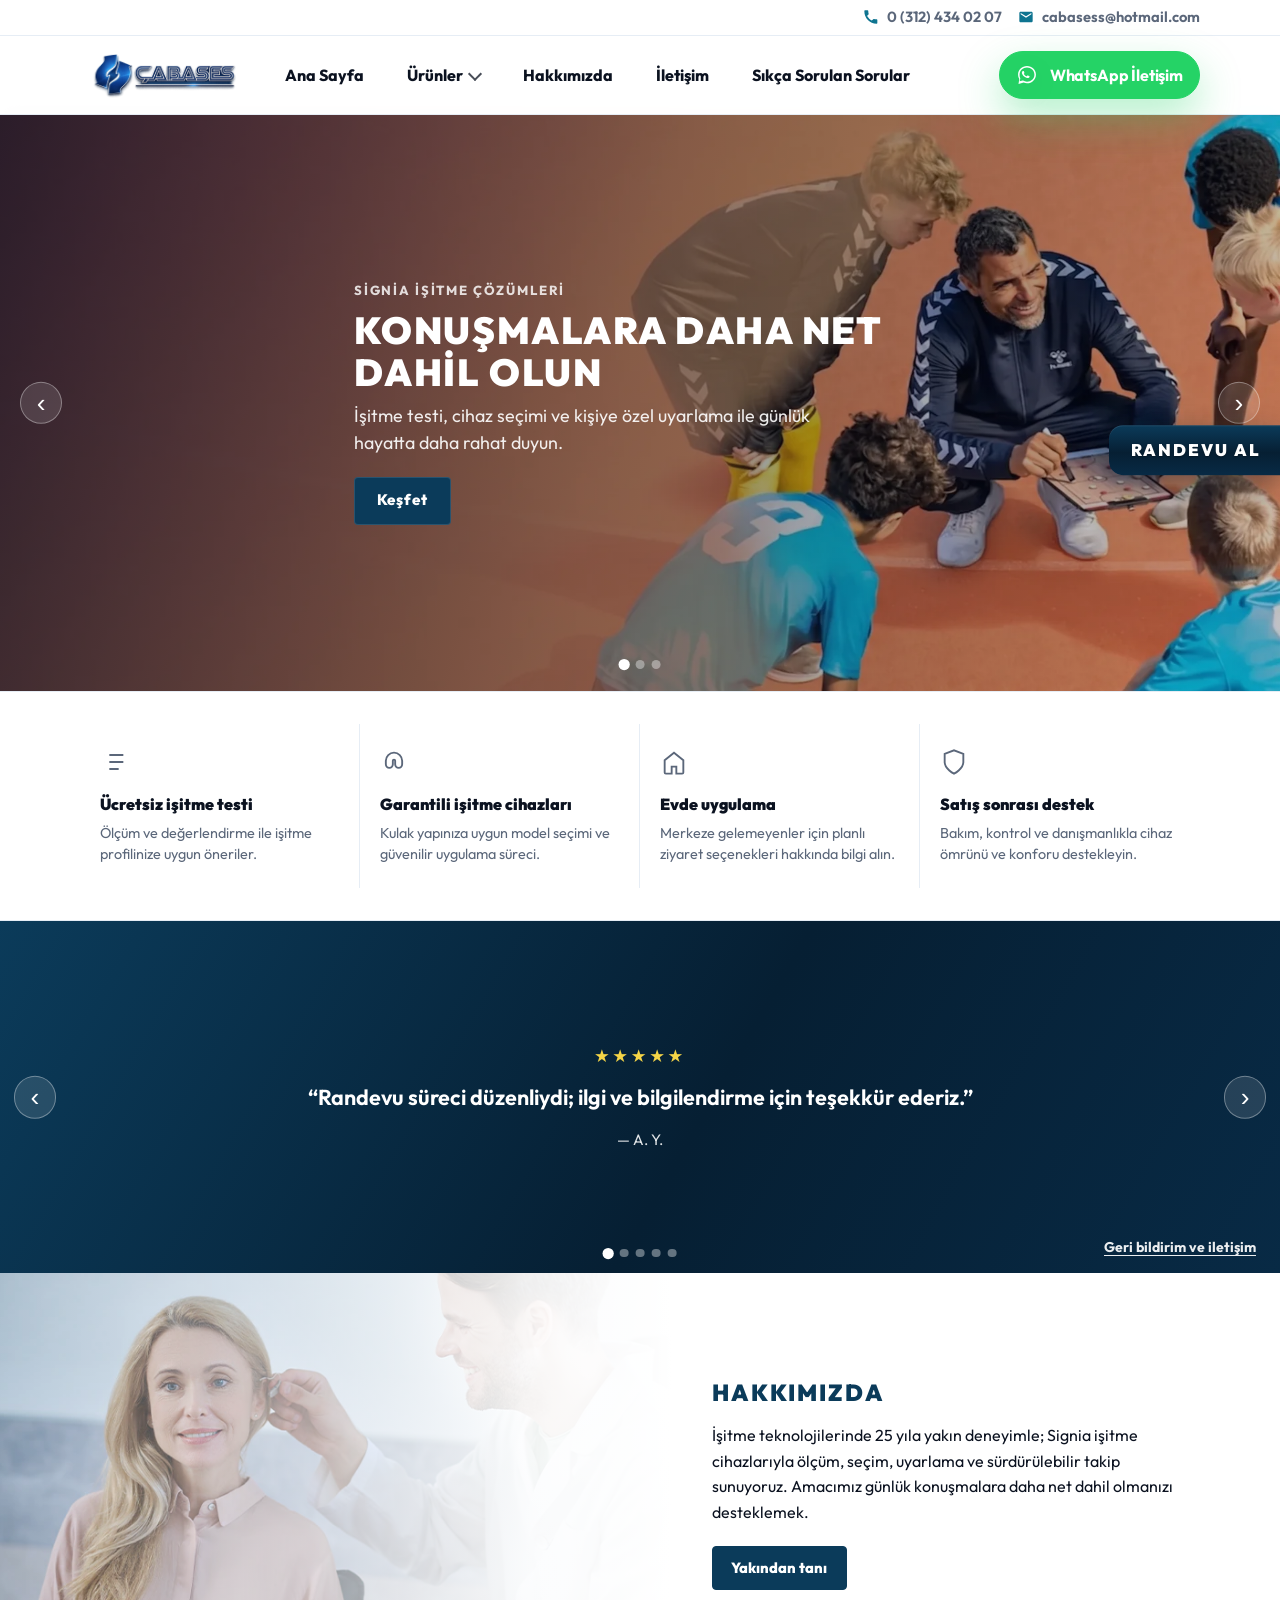
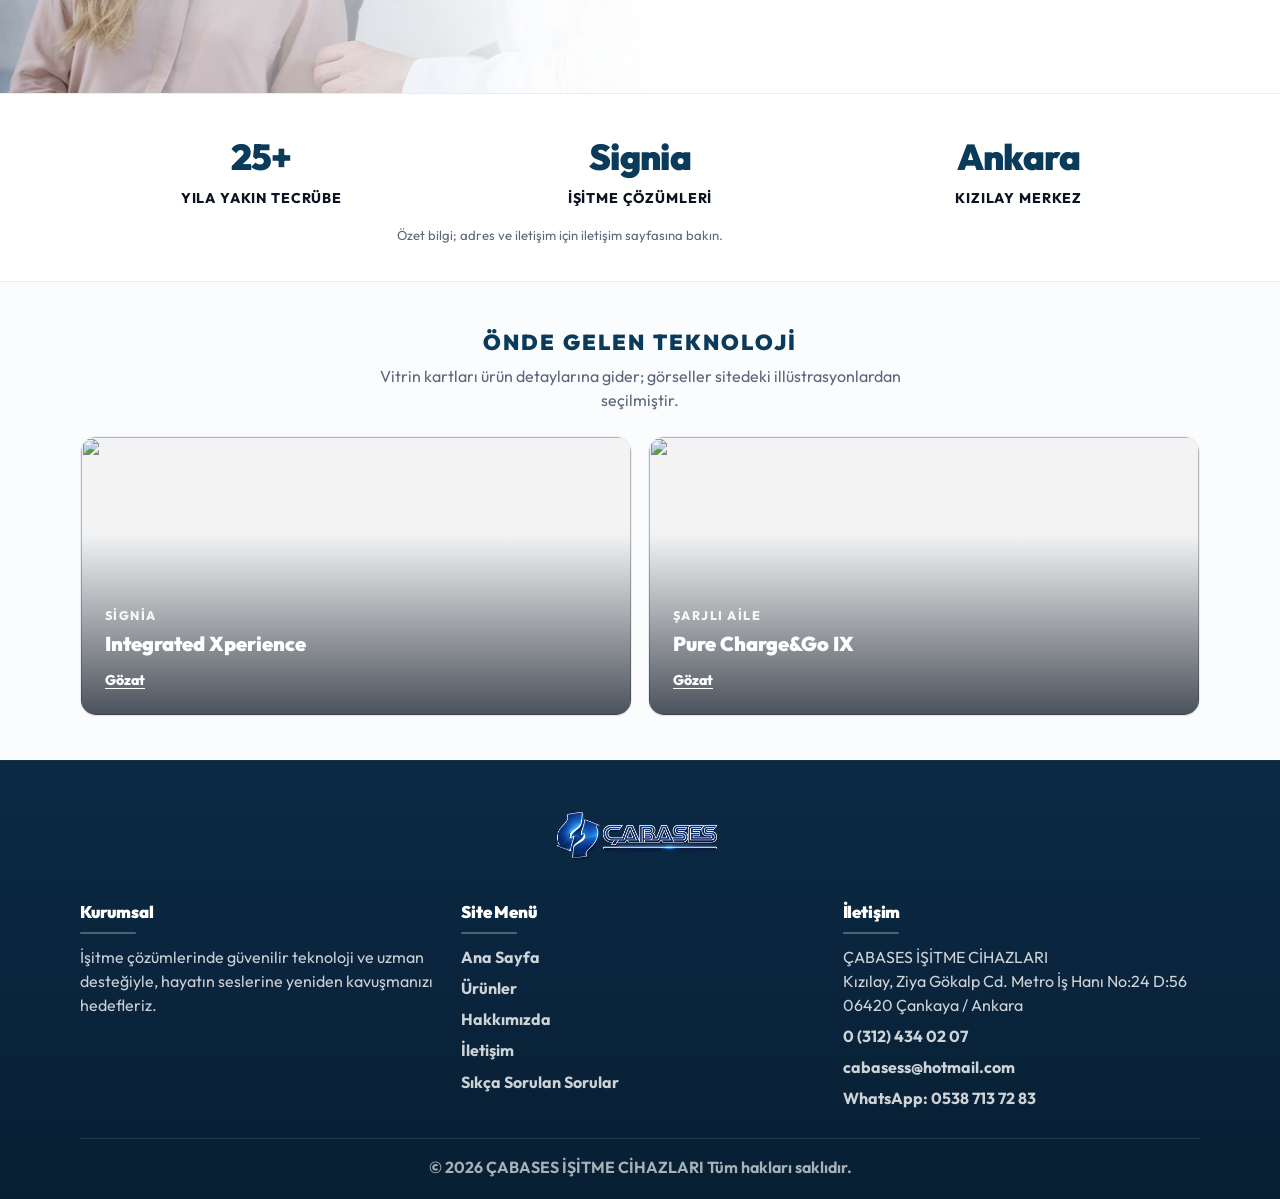
==== commit 75a73873: "Performans: vitrin görselleri için WebP ve LCP preload - Hero slaytları için ~1920px WebP (PNG/JPEG " ====
--- a/project/index.html
+++ b/project/index.html
@@ -83,6 +83,13 @@
     </script>
 
     <link rel="icon" href="./images/favicon.svg" type="image/svg+xml" />
+    <link
+      rel="preload"
+      as="image"
+      type="image/webp"
+      href="./images/Gemini_Generated_Image_qox7viqox7viqox7.webp"
+      fetchpriority="high"
+    />
     <link rel="preconnect" href="https://fonts.googleapis.com" />
     <link rel="preconnect" href="https://fonts.gstatic.com" crossorigin />
     <link
@@ -371,16 +378,19 @@
           <div class="cab-carousel-track" data-carousel-track style="--cab-n: 3; --cab-i: 0">
             <article class="cab-carousel-slide cab-home-hero-slide is-active" data-carousel-slide aria-hidden="false">
             <div class="cab-home-hero-bg">
-              <img
-                class="cab-home-hero-img"
-                src="./images/Gemini_Generated_Image_qox7viqox7viqox7.png"
-                width="1920"
-                height="1080"
-                alt="Antrenör ve genç sporcular — takım ve iletişim"
-                decoding="async"
-                fetchpriority="high"
-                loading="eager"
-              />
+              <picture>
+                <source type="image/webp" srcset="./images/Gemini_Generated_Image_qox7viqox7viqox7.webp" />
+                <img
+                  class="cab-home-hero-img"
+                  src="./images/Gemini_Generated_Image_qox7viqox7viqox7.png"
+                  width="1920"
+                  height="1247"
+                  alt="Antrenör ve genç sporcular — takım ve iletişim"
+                  decoding="async"
+                  fetchpriority="high"
+                  loading="eager"
+                />
+              </picture>
               <div class="cab-home-hero-scrim" aria-hidden="true"></div>
             </div>
             <div class="cab-home-hero-content container">
@@ -392,15 +402,18 @@
           </article>
           <article class="cab-carousel-slide cab-home-hero-slide" data-carousel-slide aria-hidden="true">
             <div class="cab-home-hero-bg">
-              <img
-                class="cab-home-hero-img"
-                src="./images/95f42bbb-a7db-4bbe-abc4-e82a76667974.png"
-                width="1920"
-                height="1080"
-                alt="İşitme cihazını gösteren kadın — günlük yaşamda net duyma"
-                decoding="async"
-                loading="lazy"
-              />
+              <picture>
+                <source type="image/webp" srcset="./images/95f42bbb-a7db-4bbe-abc4-e82a76667974.webp" />
+                <img
+                  class="cab-home-hero-img"
+                  src="./images/95f42bbb-a7db-4bbe-abc4-e82a76667974.png"
+                  width="1920"
+                  height="800"
+                  alt="İşitme cihazını gösteren kadın — günlük yaşamda net duyma"
+                  decoding="async"
+                  loading="lazy"
+                />
+              </picture>
               <div class="cab-home-hero-scrim" aria-hidden="true"></div>
             </div>
             <div class="cab-home-hero-content container">
@@ -412,15 +425,21 @@
           </article>
           <article class="cab-carousel-slide cab-home-hero-slide" data-carousel-slide aria-hidden="true">
             <div class="cab-home-hero-bg">
-              <img
-                class="cab-home-hero-img"
-                src="./images/adamın_gömleğini_lacivert_ile_değiştirir_202605142214.jpeg"
-                width="1920"
-                height="1080"
-                alt="Mutlu ve kendinden emin bir erkek — pozitif yaşam"
-                decoding="async"
-                loading="lazy"
-              />
+              <picture>
+                <source
+                  type="image/webp"
+                  srcset="./images/adamın_gömleğini_lacivert_ile_değiştirir_202605142214.webp"
+                />
+                <img
+                  class="cab-home-hero-img"
+                  src="./images/adamın_gömleğini_lacivert_ile_değiştirir_202605142214.jpeg"
+                  width="1920"
+                  height="1072"
+                  alt="Mutlu ve kendinden emin bir erkek — pozitif yaşam"
+                  decoding="async"
+                  loading="lazy"
+                />
+              </picture>
               <div class="cab-home-hero-scrim" aria-hidden="true"></div>
             </div>
             <div class="cab-home-hero-content container">
--- a/project/css/styles.css
+++ b/project/css/styles.css
@@ -708,6 +708,13 @@
   z-index: 0;
 }
 
+.cab-home-hero-bg picture {
+  position: absolute;
+  inset: 0;
+  display: block;
+  margin: 0;
+}
+
 .cab-home-hero-img {
   width: 100%;
   height: 100%;
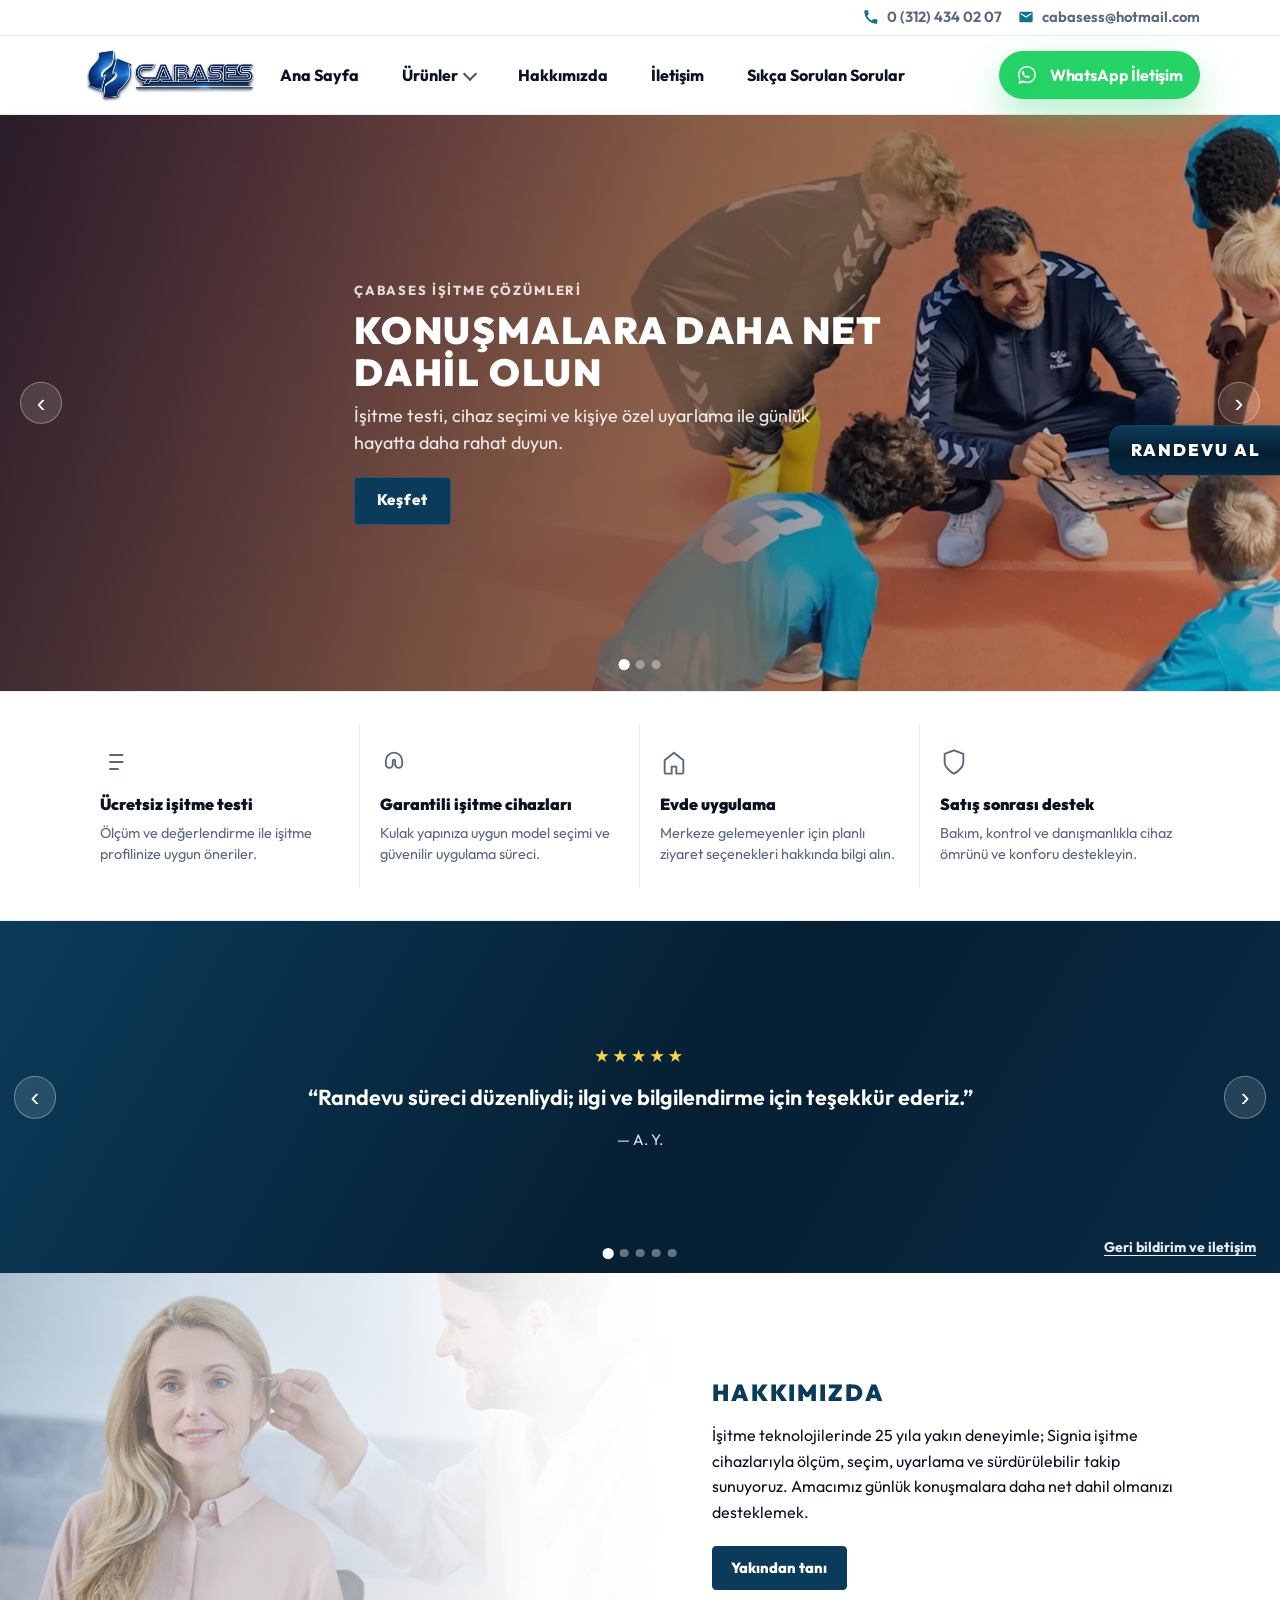
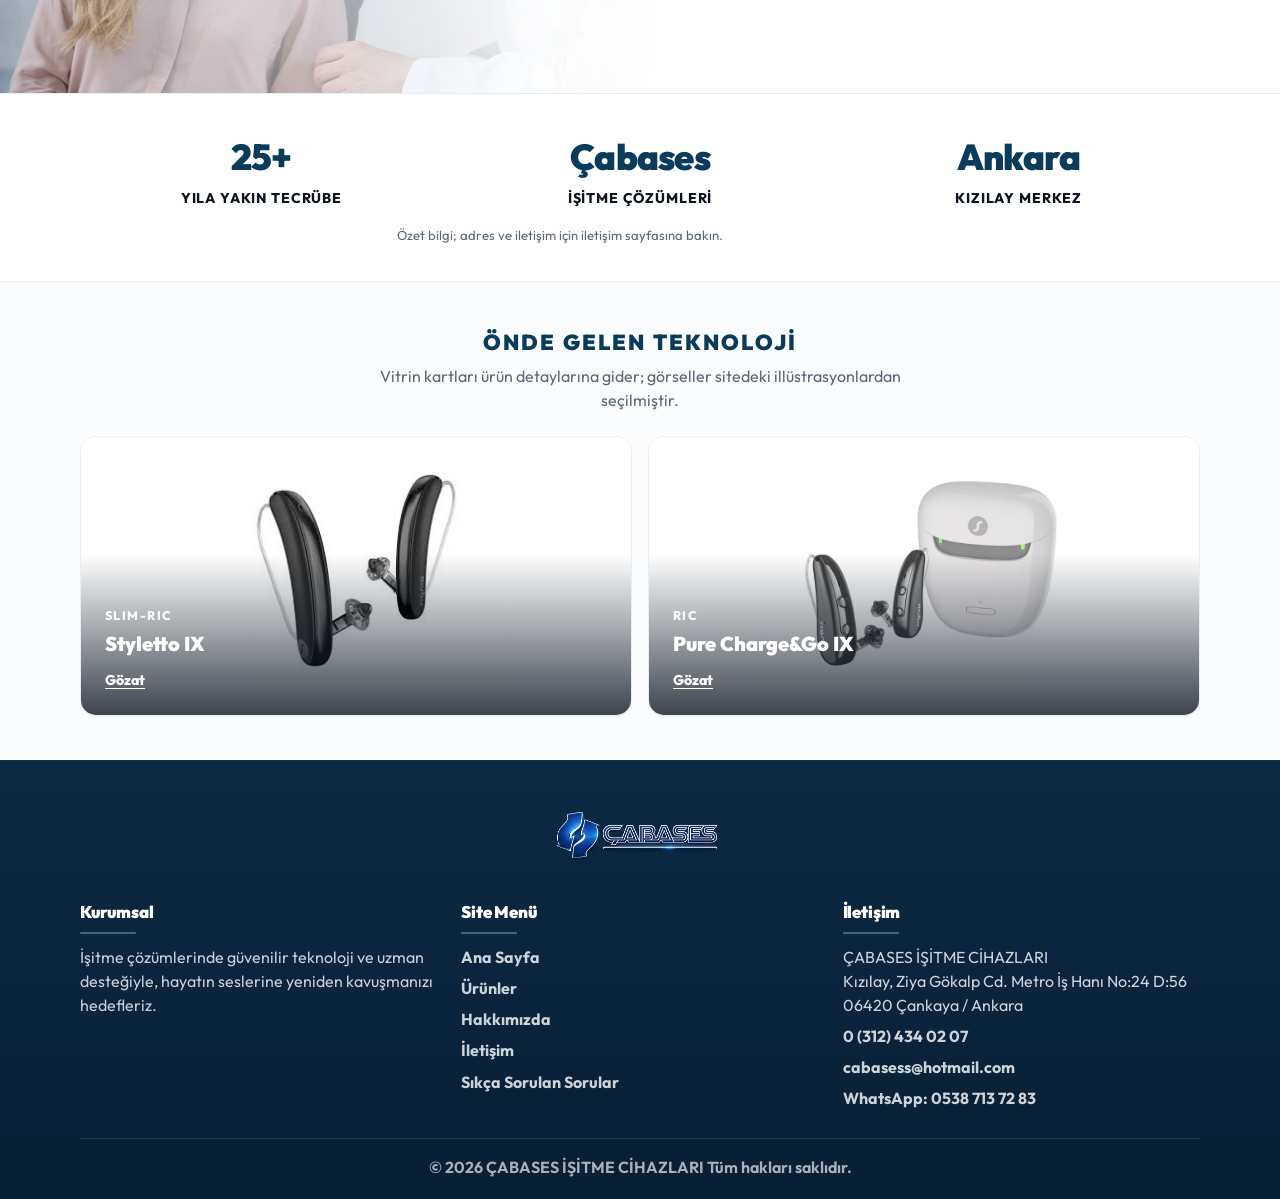
==== commit 546732be: "Ürün vitrini, responsive header ve SEO iyileştirmeleri. Signia ürün/şarj kartları vitrin yapısına al" ====
--- a/project/index.html
+++ b/project/index.html
@@ -74,6 +74,20 @@
               "addressRegion": "Ankara",
               "addressCountry": "TR"
             },
+            "openingHoursSpecification": [
+              {
+                "@type": "OpeningHoursSpecification",
+                "dayOfWeek": ["Monday", "Tuesday", "Wednesday", "Thursday", "Friday"],
+                "opens": "09:00",
+                "closes": "18:00"
+              },
+              {
+                "@type": "OpeningHoursSpecification",
+                "dayOfWeek": "Saturday",
+                "opens": "09:00",
+                "closes": "16:00"
+              }
+            ],
             "parentOrganization": {
               "@id": "https://cabasesisitme.com/#organization"
             }
@@ -164,12 +178,7 @@
                     <button type="button" class="mega-cat is-active" role="tab" aria-selected="true" data-mega-tab="isitme" id="mega-tab-isitme">
                       İşitme Cihazları
                       <span class="mega-cat-arrow" aria-hidden="true">›</span>
-                    </button>
-                    <button type="button" class="mega-cat" role="tab" aria-selected="false" data-mega-tab="baglanti" id="mega-tab-baglanti">
-                      Bağlantı
-                      <span class="mega-cat-arrow" aria-hidden="true">›</span>
-                    </button>
-                    <button type="button" class="mega-cat" role="tab" aria-selected="false" data-mega-tab="sarj" id="mega-tab-sarj">
+                    </button><button type="button" class="mega-cat" role="tab" aria-selected="false" data-mega-tab="sarj" id="mega-tab-sarj">
                       Şarj cihazları ve Aksesuarlar
                       <span class="mega-cat-arrow" aria-hidden="true">›</span>
                     </button>
@@ -197,111 +206,41 @@
                         <li><a href="./sss.html#isitme-cihaz-nasil">İşitme cihazları nasıl çalışır?</a></li>
                         <li><a href="./sss.html#modeller">İşitme cihazı türleri</a></li>
                       </ul>
-                      <p class="mega-panel-sub" id="mega-isitme-modeller">Modeller</p>
-                      <ul class="mega-panel-list mega-panel-list--nest" aria-labelledby="mega-isitme-modeller">
-                        <li><a href="./urunler.html#signia-insio-ix">Insio IX</a></li>
-                        <li class="mega-fly" data-mega-fly>
-                          <button type="button" class="mega-fly-trigger" aria-expanded="false" aria-haspopup="true" aria-controls="mega-fly-styletto-panel" id="mega-fly-styletto-btn">
-                            Styletto
-                            <span class="mega-fly-chev" aria-hidden="true">›</span>
-                          </button>
-                          <div class="mega-fly-panel" id="mega-fly-styletto-panel" role="group" aria-labelledby="mega-fly-styletto-btn">
-                            <p class="mega-fly-heading">Styletto modelleri</p>
-                            <ul class="mega-panel-list mega-fly-list">
-                              <li><a href="./urunler.html#signia-styletto-ix">Styletto IX</a></li>
-                              <li><a href="./urunler.html#signia-styletto-ax">Styletto AX</a></li>
-                              <li><a href="./urunler.html#signia-styletto-x">Styletto X</a></li>
-                            </ul>
-                          </div>
-                        </li>
-                        <li><a href="./urunler.html#signia-active-ix">Active IX</a></li>
-                        <li><a href="./urunler.html#signia-silk-charge-go-ix">Silk Charge&amp;Go IX</a></li>
-                        <li><a href="./urunler.html#signia-silk-x">Silk X</a></li>
-                        <li class="mega-fly" data-mega-fly>
-                          <button type="button" class="mega-fly-trigger" aria-expanded="false" aria-haspopup="true" aria-controls="mega-fly-pure-panel" id="mega-fly-pure-btn">
-                            Pure
-                            <span class="mega-fly-chev" aria-hidden="true">›</span>
-                          </button>
-                          <div class="mega-fly-panel" id="mega-fly-pure-panel" role="group" aria-labelledby="mega-fly-pure-btn">
-                            <p class="mega-fly-heading">Pure modelleri</p>
-                            <ul class="mega-panel-list mega-fly-list">
-                              <li><a href="./urunler.html#signia-pure-charge-go-ix">Pure Charge&amp;Go IX</a></li>
-                              <li><a href="./urunler.html#signia-pure-charge-go-ax">Pure Charge&amp;Go AX</a></li>
-                              <li><a href="./urunler.html#signia-pure-charge-go-x">Pure Charge&amp;Go X</a></li>
-                              <li><a href="./urunler.html#signia-pure-312-ax">Pure 312 AX</a></li>
-                              <li><a href="./urunler.html#signia-pure-312-x">Pure 312 X</a></li>
-                            </ul>
-                          </div>
-                        </li>
-                        <li><a href="./urunler.html#signia-motion-x">Motion X</a></li>
-                      </ul>
-                      <p class="mega-panel-sub" id="mega-isitme-diger">Diğer işitme cihazları</p>
-                      <ul class="mega-panel-list mega-panel-list--nest" aria-labelledby="mega-isitme-diger">
-                        <li class="mega-fly" data-mega-fly>
-                          <button type="button" class="mega-fly-trigger" aria-expanded="false" aria-haspopup="true" aria-controls="mega-fly-cros-panel" id="mega-fly-cros-btn">
-                            Cros
-                            <span class="mega-fly-chev" aria-hidden="true">›</span>
-                          </button>
-                          <div class="mega-fly-panel" id="mega-fly-cros-panel" role="group" aria-labelledby="mega-fly-cros-btn">
-                            <p class="mega-fly-heading">Cros modelleri</p>
-                            <ul class="mega-panel-list mega-fly-list">
-                              <li><a href="./urunler.html#signia-cros-ix">Cros IX</a></li>
-                              <li><a href="./urunler.html#signia-cros-ax">Cros AX</a></li>
-                              <li><a href="./urunler.html#signia-cros-x">Cros X</a></li>
-                            </ul>
-                          </div>
-                        </li>
-                        <li><a href="./urunler.html#signia-intuis-4">Intuis 4</a></li>
+                      <p class="mega-panel-sub" id="mega-bte">BTE (Kulak Arkası)</p>
+                      <ul class="mega-panel-list mega-panel-list--nest" aria-labelledby="mega-bte">
+                        <li><a href="./urunler.html#intuis-series">INTUIS 4.7 / 4.3 / 4.2 / 4.1 / 4.0</a></li>
+                      </ul>
+                      <p class="mega-panel-sub" id="mega-ric">RIC</p>
+                      <ul class="mega-panel-list mega-panel-list--nest" aria-labelledby="mega-ric">
+                        <li><a href="./urunler.html#pure-cg-bct-ix">Pure C&amp;G BCT IX</a></li>
+                        <li><a href="./urunler.html#pure-cg-ix">Pure C&amp;G IX</a></li>
+                      </ul>
+                      <p class="mega-panel-sub" id="mega-slim-ric">SLIM-RIC</p>
+                      <ul class="mega-panel-list mega-panel-list--nest" aria-labelledby="mega-slim-ric">
+                        <li><a href="./urunler.html#styletto-ix">Styletto IX</a></li>
+                      </ul>
+                      <p class="mega-panel-sub" id="mega-active">Hazır kulak içi (Active)</p>
+                      <ul class="mega-panel-list mega-panel-list--nest" aria-labelledby="mega-active">
+                        <li><a href="./urunler.html#active-pro-ix">Active Pro</a></li>
+                        <li><a href="./urunler.html#active-ix">Active</a></li>
+                      </ul>
+                      <p class="mega-panel-sub" id="mega-silk">Hazır kanal içi</p>
+                      <ul class="mega-panel-list mega-panel-list--nest" aria-labelledby="mega-silk">
+                        <li><a href="./urunler.html#silk-cg-ix">Silk C&amp;G IX</a></li>
+                      </ul>
+                      <p class="mega-panel-sub" id="mega-insio">Özel yapım kanal içi</p>
+                      <ul class="mega-panel-list mega-panel-list--nest" aria-labelledby="mega-insio">
+                        <li><a href="./urunler.html#insio-custom-ix">Insio IIC / CIC / ITC / ITE</a></li>
                       </ul>
                       <ul class="mega-panel-list">
                         <li><a href="./urunler.html">Tüm ürünleri görüntüle</a></li>
                       </ul>
-                    </div>
-                    <div class="mega-panel" hidden role="tabpanel" data-mega-content="baglanti" aria-labelledby="mega-tab-baglanti">
-                      <p class="mega-panel-title">Bağlantı</p>
-                      <p class="mega-panel-sub" id="mega-baglanti-ses">Ses aktarımı</p>
-                      <ul class="mega-panel-list" aria-labelledby="mega-baglanti-ses">
-                        <li><a href="./urunler.html#signia-tv-sound">TV Sound</a></li>
-                        <li><a href="./urunler.html#signia-streamline-mic">StreamLine Mic</a></li>
-                      </ul>
-                      <p class="mega-panel-sub" id="mega-baglanti-uygulama">Uygulama</p>
-                      <ul class="mega-panel-list" aria-labelledby="mega-baglanti-uygulama">
-                        <li><a href="./urunler.html#signia-app">Signia App</a></li>
-                        <li><a href="./urunler.html#signia-assistant">Signia Assistant</a></li>
-                        <li><a href="./sss.html#bluetooth">Bluetooth (SSS)</a></li>
-                      </ul>
-                      <ul class="mega-panel-list">
-                        <li><a href="./urunler.html#destek">Uygulama ve uzaktan destek</a></li>
-                        <li><a href="./iletisim.html">Bağlantı danışmanlığı · iletişim</a></li>
-                      </ul>
-                    </div>
-                    <div class="mega-panel" hidden role="tabpanel" data-mega-content="sarj" aria-labelledby="mega-tab-sarj">
+                    </div><div class="mega-panel" hidden role="tabpanel" data-mega-content="sarj" aria-labelledby="mega-tab-sarj">
                       <p class="mega-panel-title">Şarj cihazları ve Aksesuarlar</p>
-                      <p class="mega-panel-sub" id="mega-sarj-uzaktan">Uzaktan kumanda</p>
-                      <ul class="mega-panel-list" aria-labelledby="mega-sarj-uzaktan">
-                        <li><a href="./urunler.html#signia-minipocket">miniPocket</a></li>
-                      </ul>
-                      <p class="mega-panel-sub" id="mega-sarj-tasinir">Taşınabilir şarj üniteleri</p>
-                      <ul class="mega-panel-list" aria-labelledby="mega-sarj-tasinir">
-                        <li><a href="./urunler.html#acc-styletto-tasinir-sarj">Styletto taşınabilir şarj</a></li>
-                        <li><a href="./urunler.html#signia-pure-portable-charger">Pure portable şarj</a></li>
-                      </ul>
                       <p class="mega-panel-sub" id="mega-sarj-aksesuar">Şarj aksesuarları</p>
                       <ul class="mega-panel-list" aria-labelledby="mega-sarj-aksesuar">
                         <li><a href="./urunler.html#acc-enduktif-sarj-ii">Endüktif Şarj II</a></li>
                         <li><a href="./urunler.html#acc-standart-sarj">Standart şarj cihazı</a></li>
-                        <li><a href="./urunler.html#acc-dry-clean-sarj">Dry&amp;Clean şarj cihazı</a></li>
-                        <li><a href="./urunler.html#acc-active-charger">Signia Active Charger</a></li>
-                        <li><a href="./urunler.html#acc-styletto-x-charger">Styletto X Charger</a></li>
-                        <li><a href="./urunler.html#acc-motion-charger">Motion Charger</a></li>
-                        <li><a href="./urunler.html#acc-pure-charger">Pure Charger</a></li>
-                        <li><a href="./urunler.html#acc-motion-dry-clean">Motion Dry&amp;Clean</a></li>
-                        <li><a href="./urunler.html#acc-pure-dry-clean">Pure Dry&amp;Clean</a></li>
-                      </ul>
-                      <p class="mega-panel-sub" id="mega-sarj-diger">Diğer</p>
-                      <ul class="mega-panel-list" aria-labelledby="mega-sarj-diger">
-                        <li><a href="./urunler.html#signia-piller">Signia işitme cihazı pilleri</a></li>
-                        <li><a href="./urunler.html#signia-earwear-3">EarWear 3.0</a></li>
                       </ul>
                     </div>
                     <div class="mega-panel" hidden role="tabpanel" data-mega-content="isitme-hakkinda" aria-labelledby="mega-tab-isitme-hakkinda">
@@ -324,9 +263,7 @@
                     <div class="mega-panel" hidden role="tabpanel" data-mega-content="wellbeing" aria-labelledby="mega-tab-wellbeing">
                       <p class="mega-panel-title">My Wellbeing</p>
                       <ul class="mega-panel-list">
-                        <li><a href="./sss.html#alism-suresi">Cihaza alışma süreci</a></li>
-                        <li><a href="./urunler.html#konfor">Konfor ve uyarlama</a></li>
-                        <li><a href="./iletisim.html">Kişisel danışmanlık</a></li>
+                        <li><a href="./sss.html#alism-suresi">Cihaza alışma süreci</a></li><li><a href="./iletisim.html">Kişisel danışmanlık</a></li>
                       </ul>
                     </div>
                     <div class="mega-panel" hidden role="tabpanel" data-mega-content="servis" aria-labelledby="mega-tab-servis">
@@ -394,7 +331,7 @@
               <div class="cab-home-hero-scrim" aria-hidden="true"></div>
             </div>
             <div class="cab-home-hero-content container">
-              <p class="cab-home-hero-kicker">Signia işitme çözümleri</p>
+              <p class="cab-home-hero-kicker">Çabases İşitme Çözümleri</p>
               <h1 class="cab-home-hero-title">KONUŞMALARA DAHA NET DAHİL OLUN</h1>
               <p class="cab-home-hero-lead">İşitme testi, cihaz seçimi ve kişiye özel uyarlama ile günlük hayatta daha rahat duyun.</p>
               <a class="cab-home-hero-cta" href="./urunler.html">Keşfet</a>
@@ -417,7 +354,7 @@
               <div class="cab-home-hero-scrim" aria-hidden="true"></div>
             </div>
             <div class="cab-home-hero-content container">
-              <p class="cab-home-hero-kicker">Cab As İşitme</p>
+              <p class="cab-home-hero-kicker">ÇABASES İŞİTME CİHAZLARI</p>
               <h2 class="cab-home-hero-title">ÜCRETSİZ İŞİTME TESTİ</h2>
               <p class="cab-home-hero-lead">Güncel odyometri yaklaşımıyla ölçüm, değerlendirme ve size uygun yol haritası.</p>
               <a class="cab-home-hero-cta" href="./iletisim.html#randevu-whatsapp">Randevu al</a>
@@ -605,7 +542,7 @@
             <p class="cab-home-stat-label">Yıla yakın tecrübe</p>
           </div>
           <div class="cab-home-stat">
-            <p class="cab-home-stat-num">Signia</p>
+            <p class="cab-home-stat-num">Çabases</p>
             <p class="cab-home-stat-label">İşitme çözümleri</p>
           </div>
           <div class="cab-home-stat">
@@ -621,20 +558,20 @@
           <h2 id="cab-home-brands-h" class="cab-home-brands-title">Önde gelen teknoloji</h2>
           <p class="cab-home-brands-lead muted">Vitrin kartları ürün detaylarına gider; görseller sitedeki illüstrasyonlardan seçilmiştir.</p>
           <div class="cab-home-brands-grid">
-            <a class="cab-home-brand-tile" href="./urunler.html#signia-integrated-xperience">
-              <img src="./images/about-1.svg" width="1200" height="900" alt="" class="cab-home-brand-img" loading="lazy" decoding="async" />
+            <a class="cab-home-brand-tile cab-home-brand-tile--product" href="./urunler.html#styletto-ix">
+              <img src="./images/indir%20(8).jpeg" width="225" height="225" alt="Styletto IX SLIM-RIC işitme cihazları" class="cab-home-brand-img cab-home-brand-img--product" loading="lazy" decoding="async" />
               <div class="cab-home-brand-scrim"></div>
               <div class="cab-home-brand-body">
-                <p class="cab-home-brand-kicker">Signia</p>
-                <p class="cab-home-brand-title">Integrated Xperience</p>
+                <p class="cab-home-brand-kicker">SLIM-RIC</p>
+                <p class="cab-home-brand-title">Styletto IX</p>
                 <span class="cab-home-brand-link">Gözat</span>
               </div>
             </a>
-            <a class="cab-home-brand-tile" href="./urunler.html#signia-pure-charge-go-ix">
-              <img src="./images/product-placeholder.svg" width="1200" height="900" alt="" class="cab-home-brand-img" loading="lazy" decoding="async" />
+            <a class="cab-home-brand-tile cab-home-brand-tile--product" href="./urunler.html#pure-cg-ix">
+              <img src="./images/Pure-Charge-Go-IX_graphite_next-to-charger_1920x1080.jpg" width="1920" height="1080" alt="Pure Charge&amp;Go IX grafit işitme cihazları ve şarj ünitesi" class="cab-home-brand-img cab-home-brand-img--product" loading="lazy" decoding="async" />
               <div class="cab-home-brand-scrim"></div>
               <div class="cab-home-brand-body">
-                <p class="cab-home-brand-kicker">Şarjlı aile</p>
+                <p class="cab-home-brand-kicker">RIC</p>
                 <p class="cab-home-brand-title">Pure Charge&amp;Go IX</p>
                 <span class="cab-home-brand-link">Gözat</span>
               </div>
--- a/project/css/styles.css
+++ b/project/css/styles.css
@@ -23,7 +23,7 @@
 
 html {
   -webkit-text-size-adjust: 100%;
-  scroll-padding-top: 5.75rem;
+  scroll-padding-top: calc(5.75rem + env(safe-area-inset-top, 0px));
 }
 
 body {
@@ -136,11 +136,22 @@
 .site-header {
   position: sticky;
   top: 0;
+  padding-top: env(safe-area-inset-top, 0px);
   background: rgba(255, 255, 255, 0.86);
   backdrop-filter: blur(10px);
   border-bottom: 1px solid var(--border);
   z-index: 2000;
   box-shadow: 0 0 0 rgba(0, 0, 0, 0);
+}
+
+body.has-nav-open {
+  overflow: hidden;
+  touch-action: none;
+}
+
+/* Logo hafif sola: container genişletmek yerine sadece marka kaydırılır */
+.site-header .brand {
+  margin-inline-start: -0.65rem;
 }
 
 .header-inner {
@@ -171,7 +182,7 @@
   height: auto;
   max-height: 100%;
   width: auto;
-  transform: scale(1.5);
+  transform: scale(1.78);
   transform-origin: left center;
 }
 
@@ -396,6 +407,14 @@
 .mega-split-detail {
   padding: 1.1rem 1.25rem 1rem;
   background: #fff;
+  overflow: visible;
+}
+
+@media (min-width: 861px) {
+  .mega-split-detail {
+    max-height: min(72vh, 440px);
+    overflow-y: auto;
+  }
 }
 
 .mega-panel-title {
@@ -451,112 +470,6 @@
   list-style: none;
 }
 
-.mega-fly {
-  position: relative;
-  list-style: none;
-}
-
-.mega-fly-trigger {
-  display: flex;
-  width: 100%;
-  align-items: center;
-  justify-content: space-between;
-  gap: 0.5rem;
-  padding: 0.55rem 0.5rem;
-  border: 0;
-  border-radius: 10px;
-  background: transparent;
-  font: inherit;
-  font-size: 0.93rem;
-  font-weight: 500;
-  color: var(--text);
-  cursor: pointer;
-  text-align: left;
-  transition: background 160ms var(--ease-out), color 160ms var(--ease-out);
-}
-
-.mega-fly-chev {
-  font-size: 0.95rem;
-  opacity: 0.35;
-  font-weight: 500;
-}
-
-.mega-fly-trigger:hover,
-.mega-fly-trigger:focus-visible {
-  background: rgba(14, 116, 144, 0.08);
-  color: var(--brand);
-  outline: none;
-}
-
-.mega-fly:hover .mega-fly-trigger,
-.mega-fly:focus-within .mega-fly-trigger {
-  color: var(--brand);
-}
-
-.mega-fly-panel {
-  position: absolute;
-  left: calc(100% + 8px);
-  top: -6px;
-  min-width: min(248px, 46vw);
-  padding: 0.55rem 0.5rem 0.65rem;
-  background: #fff;
-  border: 1px solid var(--border);
-  border-radius: 12px;
-  box-shadow: var(--shadow);
-  z-index: 8;
-  opacity: 0;
-  visibility: hidden;
-  pointer-events: none;
-  transform: translateX(-6px);
-  transition: opacity 150ms var(--ease-out), visibility 150ms, transform 150ms var(--ease-out);
-}
-
-.mega-fly-heading {
-  margin: 0 0 0.35rem 0.35rem;
-  font-size: 0.68rem;
-  font-weight: 800;
-  letter-spacing: 0.08em;
-  text-transform: uppercase;
-  color: var(--muted);
-}
-
-.mega-fly-list {
-  gap: 0.12rem;
-}
-
-@media (min-width: 861px) {
-  .mega-fly:hover .mega-fly-panel,
-  .mega-fly:focus-within .mega-fly-panel {
-    opacity: 1;
-    visibility: visible;
-    pointer-events: auto;
-    transform: translateX(0);
-  }
-}
-
-@media (max-width: 860px) {
-  .mega-fly-panel {
-    position: static;
-    left: auto;
-    top: auto;
-    min-width: 0;
-    margin: 0.15rem 0 0.4rem;
-    padding: 0.45rem 0.4rem 0.55rem;
-    border-style: dashed;
-    border-radius: 10px;
-    box-shadow: none;
-    transform: none;
-    display: none;
-    opacity: 1;
-    visibility: visible;
-  }
-
-  .mega-fly.is-open .mega-fly-panel {
-    display: block;
-    pointer-events: auto;
-  }
-}
-
 .mega-split-foot {
   display: flex;
   flex-wrap: wrap;
@@ -565,54 +478,6 @@
   padding: 0.85rem 1.25rem;
   border-top: 1px solid var(--border);
   background: #fff;
-}
-
-/* Ana sayfa — Ürünler mega menü: 3 sütun arka plan (1: Gemini, 2: 95f42…, 3: lacivert gömlek) */
-.page-home .has-mega > .mega {
-  background-color: #dfe5ec;
-  background-image:
-    linear-gradient(
-      125deg,
-      rgba(255, 255, 255, 0.22) 0%,
-      rgba(246, 247, 248, 0.08) 48%,
-      rgba(255, 255, 255, 0.2) 100%
-    ),
-    url("../images/Gemini_Generated_Image_qox7viqox7viqox7.png"),
-    url("../images/95f42bbb-a7db-4bbe-abc4-e82a76667974.png"),
-    url("../images/adam%C4%B1n_g%C3%B6mle%C4%9Fini_lacivert_ile_de%C4%9Fi%C5%9Ftirir_202605142214.jpeg");
-  background-size:
-    cover,
-    33.34% 100%,
-    33.34% 100%,
-    33.34% 100%;
-  background-position:
-    0 0,
-    0% 50%,
-    50% 50%,
-    100% 50%;
-  background-repeat: no-repeat;
-}
-
-.page-home .has-mega > .mega::before {
-  background: rgba(255, 255, 255, 0.88);
-}
-
-.page-home .has-mega > .mega .mega-split-cats {
-  background: rgba(255, 255, 255, 0.62);
-  backdrop-filter: blur(10px);
-  -webkit-backdrop-filter: blur(10px);
-}
-
-.page-home .has-mega > .mega .mega-split-detail {
-  background: rgba(255, 255, 255, 0.68);
-  backdrop-filter: blur(8px);
-  -webkit-backdrop-filter: blur(8px);
-}
-
-.page-home .has-mega > .mega .mega-split-foot {
-  background: rgba(255, 255, 255, 0.75);
-  backdrop-filter: blur(8px);
-  -webkit-backdrop-filter: blur(8px);
 }
 
 .text-link-inline {
@@ -1131,6 +996,17 @@
   object-fit: cover;
 }
 
+.cab-home-brand-img--product {
+  object-fit: contain;
+  object-position: center 42%;
+  padding: clamp(1rem, 3vw, 1.75rem);
+  background: #fff;
+}
+
+.cab-home-brand-tile--product .cab-home-brand-scrim {
+  background: linear-gradient(180deg, rgba(6, 15, 28, 0) 42%, rgba(6, 15, 28, 0.78) 100%);
+}
+
 .cab-home-brand-scrim {
   position: absolute;
   inset: 0;
@@ -1380,16 +1256,6 @@
   text-underline-offset: 3px;
 }
 
-.product-card-out {
-  font-size: 0.88rem;
-  font-weight: 700;
-  color: var(--muted);
-}
-
-.product-card-out:hover {
-  color: var(--brand-2);
-}
-
 @media (max-width: 640px) {
   .product-category-head {
     flex-direction: column;
@@ -1399,6 +1265,106 @@
 
 .content--products-catalog .product-image {
   object-fit: contain;
+}
+
+/* Vitrin kartı (Signia tarzı): beyaz görsel alanı, kısa özet, alt çizgi + İncele */
+.product-grid--single {
+  grid-template-columns: minmax(0, 22rem);
+}
+
+.product-grid--showcase-pair {
+  grid-template-columns: repeat(2, minmax(0, 22rem));
+  max-width: 46rem;
+  align-items: stretch;
+}
+
+@media (max-width: 720px) {
+  .product-grid--single,
+  .product-grid--showcase-pair {
+    grid-template-columns: minmax(0, 1fr);
+    max-width: none;
+  }
+}
+
+.product-card--showcase {
+  border-radius: 14px;
+  box-shadow: 0 1px 2px rgba(11, 18, 32, 0.04), 0 8px 24px rgba(11, 18, 32, 0.06);
+}
+
+.product-card--showcase:hover {
+  box-shadow: 0 2px 4px rgba(11, 18, 32, 0.05), 0 14px 32px rgba(11, 18, 32, 0.09);
+}
+
+.product-card--showcase .product-media--photo {
+  display: flex;
+  align-items: center;
+  justify-content: center;
+  box-sizing: border-box;
+  min-height: 15.75rem;
+  background: #fff;
+  padding: 1.25rem 1.15rem 0.9rem;
+  overflow: hidden;
+  flex-shrink: 0;
+}
+
+.product-card--showcase .product-media--photo .product-image {
+  display: block;
+  width: 100%;
+  height: 13.5rem;
+  margin: 0;
+  object-fit: contain;
+  object-position: center;
+  transform: scale(1.08);
+  transform-origin: center center;
+}
+
+.product-card--showcase .product-media--photo-wide .product-image,
+.product-card--showcase .product-image--landscape {
+  height: 13.5rem;
+  transform: none;
+}
+
+.product-detail-media.is-photo-landscape .product-detail-image {
+  object-fit: contain;
+  height: min(420px, 48vh);
+}
+
+.product-card--showcase .product-body {
+  display: flex;
+  flex: 1;
+  flex-direction: column;
+  padding: 0.85rem 1.1rem 1rem;
+  gap: 0.45rem;
+  min-height: 0;
+}
+
+.product-card--showcase .product-name {
+  min-height: 2.75em;
+  margin: 0;
+  font-size: 1.125rem;
+  font-weight: 800;
+  line-height: 1.35;
+  color: var(--text);
+  letter-spacing: -0.02em;
+}
+
+.product-card--showcase .product-desc {
+  display: -webkit-box;
+  flex: 1;
+  min-height: calc(2 * 1.45 * 0.9375rem);
+  margin: 0;
+  overflow: hidden;
+  -webkit-box-orient: vertical;
+  -webkit-line-clamp: 2;
+  line-height: 1.45;
+  font-size: 0.9375rem;
+  color: var(--muted);
+}
+
+.product-card--showcase .product-card-footer {
+  margin-top: auto;
+  padding-top: 0.85rem;
+  border-top: 1px solid var(--border);
 }
 
 .products-head {
@@ -1426,6 +1392,10 @@
   grid-template-columns: repeat(3, minmax(0, 1fr));
   gap: 1rem;
   align-items: stretch;
+}
+
+.product-grid > .product-card {
+  min-width: 0;
 }
 
 .product-card {
@@ -1561,6 +1531,15 @@
   object-fit: cover;
 }
 
+.product-detail-media.is-photo-contain {
+  background: #fff;
+}
+
+.product-detail-media.is-photo-contain .product-detail-image {
+  object-fit: contain;
+  padding: 1.25rem;
+}
+
 .product-detail-main {
   display: grid;
   gap: 1rem;
@@ -1589,10 +1568,11 @@
   filter: brightness(0.97);
 }
 
-.about-layout {
+.about-layout,
+.about-story.about-layout {
   display: grid;
-  grid-template-columns: 1.1fr 0.9fr;
-  gap: 1rem;
+  grid-template-columns: 1fr;
+  gap: clamp(1rem, 2.5vw, 1.35rem);
   align-items: start;
 }
 
@@ -1630,7 +1610,7 @@
 
 .about-cta {
   border-color: rgba(14, 116, 144, 0.22);
-  background: linear-gradient(180deg, rgba(191, 230, 255, 0.22) 0%, rgba(255, 255, 255, 0) 70%);
+  background: linear-gradient(135deg, rgba(11, 59, 90, 0.06) 0%, rgba(191, 230, 255, 0.28) 55%, #fff 100%);
 }
 
 .about-actions {
@@ -1638,6 +1618,140 @@
   gap: 0.75rem;
   flex-wrap: wrap;
   margin-top: 0.75rem;
+}
+
+/* Hakkımızda — modern sayfa düzeni */
+.about-page .about-hero {
+  padding: clamp(2rem, 5vw, 3.25rem) 0 clamp(1.5rem, 3vw, 2rem);
+  border-bottom: 1px solid var(--border);
+  background:
+    radial-gradient(ellipse 80% 60% at 0% 0%, rgba(14, 116, 144, 0.14) 0%, transparent 55%),
+    linear-gradient(180deg, #f4f9ff 0%, #ffffff 72%);
+}
+
+.about-hero-grid {
+  display: grid;
+  grid-template-columns: minmax(0, 1.05fr) minmax(0, 0.95fr);
+  gap: clamp(1.25rem, 3vw, 2rem);
+  align-items: center;
+}
+
+.about-hero-kicker {
+  margin: 0 0 0.5rem;
+  font-size: 0.82rem;
+  font-weight: 800;
+  letter-spacing: 0.12em;
+  text-transform: uppercase;
+  color: var(--brand-2);
+}
+
+.about-hero-media {
+  margin: 0;
+  border-radius: calc(var(--radius) + 4px);
+  overflow: hidden;
+  box-shadow: var(--shadow-soft);
+  border: 1px solid rgba(11, 59, 90, 0.08);
+}
+
+.about-hero-img {
+  display: block;
+  width: 100%;
+  height: clamp(220px, 32vw, 320px);
+  object-fit: cover;
+}
+
+.about-content {
+  background: linear-gradient(180deg, #ffffff 0%, #f8fbff 40%, #ffffff 100%);
+}
+
+.about-intro-panel {
+  border-color: rgba(11, 59, 90, 0.1);
+  background: linear-gradient(180deg, #ffffff 0%, #f7fbff 100%);
+}
+
+.about-pillars {
+  display: grid;
+  grid-template-columns: repeat(3, minmax(0, 1fr));
+  gap: 1rem;
+  list-style: none;
+  margin: 0;
+  padding: 0;
+}
+
+.about-pillar {
+  display: flex;
+  flex-direction: column;
+  gap: 0.35rem;
+  min-height: 100%;
+  transition: transform 0.22s var(--ease-out), box-shadow 0.22s var(--ease-out);
+}
+
+.about-pillar:hover {
+  transform: translateY(-3px);
+  box-shadow: var(--shadow-soft);
+}
+
+.about-pillar-icon {
+  display: inline-flex;
+  align-items: center;
+  justify-content: center;
+  width: 2.75rem;
+  height: 2.75rem;
+  border-radius: 12px;
+  background: linear-gradient(145deg, var(--brand) 0%, var(--brand-2) 100%);
+  color: #fff;
+  font-size: 0.95rem;
+  font-weight: 900;
+  letter-spacing: -0.02em;
+}
+
+.about-pillar-title {
+  margin: 0.35rem 0 0;
+  font-size: 1.05rem;
+  font-weight: 800;
+  color: var(--brand);
+  letter-spacing: -0.02em;
+}
+
+.about-quote {
+  margin: 0;
+  border-inline-start: 4px solid var(--brand-2);
+  background: linear-gradient(90deg, rgba(14, 116, 144, 0.08) 0%, #fff 42%);
+}
+
+.about-quote-text {
+  margin: 0;
+  font-size: clamp(1.02rem, 1.8vw, 1.12rem);
+  line-height: 1.65;
+  font-weight: 550;
+  color: var(--text);
+}
+
+.about-split {
+  display: grid;
+  grid-template-columns: repeat(2, minmax(0, 1fr));
+  gap: 1rem;
+}
+
+.about-split-block--accent {
+  border-color: rgba(14, 116, 144, 0.2);
+  background: linear-gradient(180deg, rgba(191, 230, 255, 0.2) 0%, #fff 65%);
+}
+
+.about-principles {
+  border-color: rgba(11, 59, 90, 0.1);
+}
+
+.about-cta-inner {
+  display: flex;
+  flex-wrap: wrap;
+  align-items: flex-end;
+  justify-content: space-between;
+  gap: 1rem 1.5rem;
+}
+
+.about-cta .about-actions {
+  margin-top: 0;
 }
 
 .contact-layout {
@@ -2633,31 +2747,38 @@
   box-shadow: 0 20px 48px -22px rgba(11, 59, 90, 0.16);
 }
 
-main.site-motion .about-layout > * {
+main.site-motion .about-layout > *,
+main.site-motion .about-story > * {
   animation: siteReveal 0.62s cubic-bezier(0.22, 1, 0.36, 1) both;
 }
 
-main.site-motion .about-layout > *:nth-child(1) {
+main.site-motion .about-layout > *:nth-child(1),
+main.site-motion .about-story > *:nth-child(1) {
   animation-delay: 0.15s;
 }
 
-main.site-motion .about-layout > *:nth-child(2) {
+main.site-motion .about-layout > *:nth-child(2),
+main.site-motion .about-story > *:nth-child(2) {
   animation-delay: 0.24s;
 }
 
-main.site-motion .about-layout > *:nth-child(3) {
+main.site-motion .about-layout > *:nth-child(3),
+main.site-motion .about-story > *:nth-child(3) {
   animation-delay: 0.33s;
 }
 
-main.site-motion .about-layout > *:nth-child(4) {
+main.site-motion .about-layout > *:nth-child(4),
+main.site-motion .about-story > *:nth-child(4) {
   animation-delay: 0.42s;
 }
 
-main.site-motion .about-layout > *:nth-child(5) {
+main.site-motion .about-layout > *:nth-child(5),
+main.site-motion .about-story > *:nth-child(5) {
   animation-delay: 0.51s;
 }
 
-main.site-motion .about-layout > *:nth-child(6) {
+main.site-motion .about-layout > *:nth-child(6),
+main.site-motion .about-story > *:nth-child(6) {
   animation-delay: 0.6s;
 }
 
@@ -3732,6 +3853,27 @@
     grid-template-columns: 1fr;
   }
 
+  .about-hero-grid {
+    grid-template-columns: 1fr;
+  }
+
+  .about-hero-media {
+    order: -1;
+  }
+
+  .about-pillars {
+    grid-template-columns: 1fr;
+  }
+
+  .about-split {
+    grid-template-columns: 1fr;
+  }
+
+  .about-cta-inner {
+    flex-direction: column;
+    align-items: stretch;
+  }
+
   .product-detail {
     grid-template-columns: 1fr;
   }
@@ -3742,6 +3884,34 @@
 }
 
 @media (max-width: 860px) {
+  body.has-nav-open {
+    overflow: hidden;
+  }
+
+  .header-inner {
+    gap: 0.5rem;
+    min-width: 0;
+    flex-wrap: nowrap;
+  }
+
+  .brand {
+    flex: 0 1 auto;
+    min-width: 0;
+    max-width: min(52%, 11.5rem);
+    overflow: hidden;
+  }
+
+  .nav-toggle {
+    display: inline-flex;
+    flex-shrink: 0;
+    margin-left: auto;
+  }
+
+  .header-right {
+    flex-shrink: 0;
+    margin-left: 0;
+  }
+
   .topbar-inner {
     justify-content: center;
     gap: 0.75rem;
@@ -3753,10 +3923,6 @@
     justify-content: center;
   }
 
-  .nav-toggle {
-    display: inline-flex;
-  }
-
   .nav {
     display: none;
     margin-inline: 0;
@@ -3768,8 +3934,8 @@
 
   .brand-logo {
     max-height: 78px;
-    max-width: min(200px, 46vw);
-    transform: scale(1.12);
+    max-width: 100%;
+    transform: scale(1.22);
     transform-origin: left center;
   }
 
@@ -3935,7 +4101,18 @@
   }
 }
 
+@media (min-width: 861px) {
+  body.has-nav-open {
+    overflow: visible;
+    touch-action: auto;
+  }
+}
+
 @media (max-width: 520px) {
+  .container {
+    width: min(1120px, calc(100% - 1rem));
+  }
+
   .cab-home-features-grid {
     grid-template-columns: 1fr;
   }
@@ -4001,7 +4178,12 @@
   }
 
   .brand-logo {
-    transform: scale(1.2);
+    max-width: 100%;
+    transform: scale(1.12);
+  }
+
+  .brand {
+    max-width: min(48%, 10rem);
   }
 
   .footer-logo {
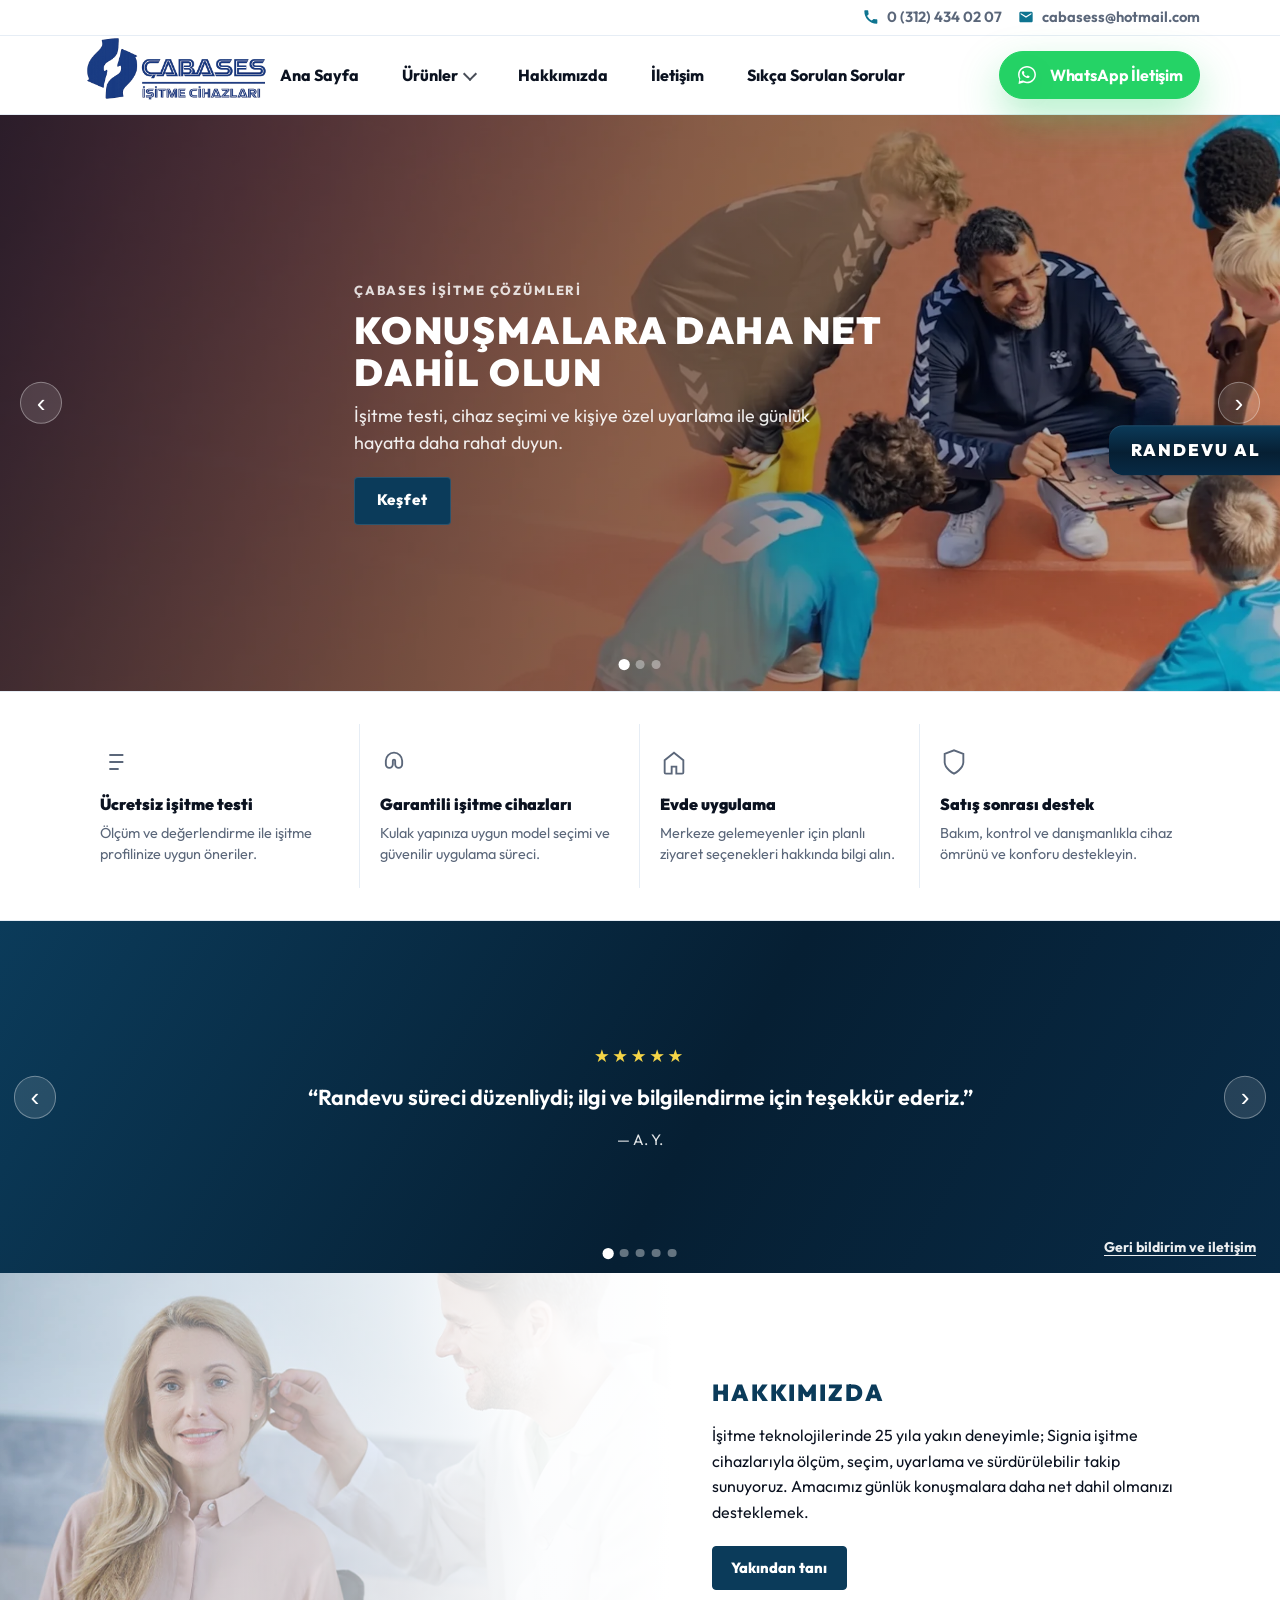
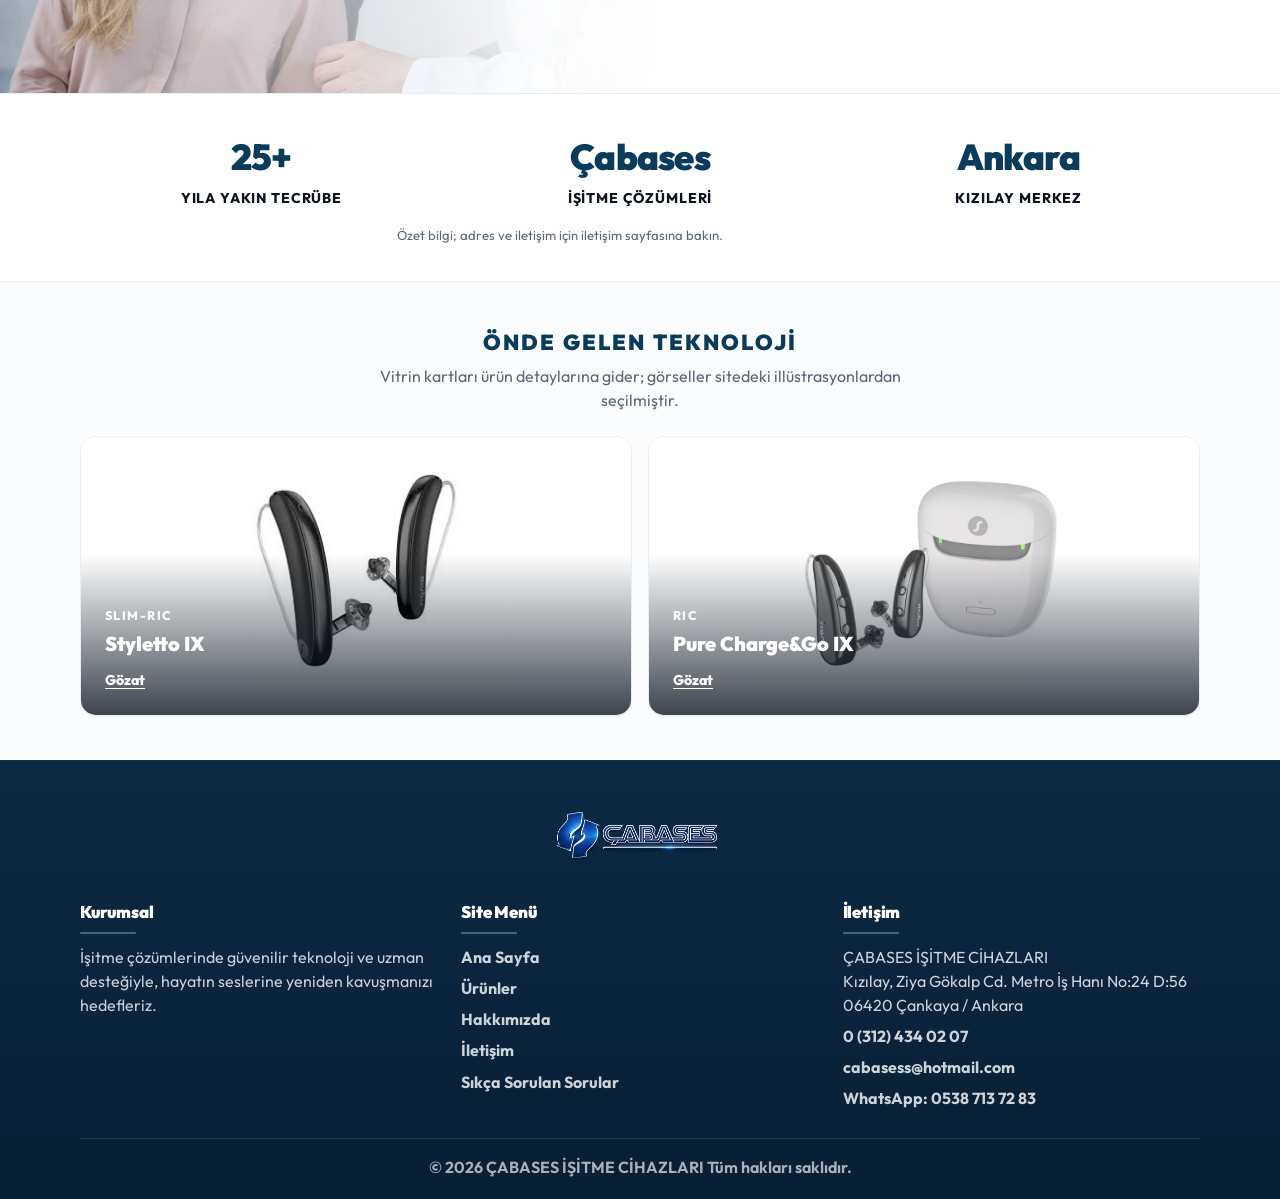
==== commit 8e5c2936: "Hakkımızda, ürün vitrini, logo ve responsive header güncellemeleri. Uzman kadro bölümü ve yeni görse" ====
--- a/project/index.html
+++ b/project/index.html
@@ -43,7 +43,7 @@
             "url": "https://cabasesisitme.com/",
             "logo": {
               "@type": "ImageObject",
-              "url": "https://cabasesisitme.com/images/brand-logo.png"
+              "url": "https://cabasesisitme.com/images/%C4%B0%C5%9Fitme_Cihazlar%C4%B1_Yaz%C4%B1s%C4%B1_%C5%9Feffaf_202605191719.jpeg"
             },
             "email": "cabasess@hotmail.com",
             "telephone": "+903124340207"
@@ -146,9 +146,9 @@
         <a class="brand" href="./index.html" aria-label="Cab As İşitme ana sayfa">
           <img
             class="brand-logo"
-            src="./images/brand-logo.png"
-            width="140"
-            height="34"
+            src="./images/ChatGPT%20Image%2019%20May%202026%2017_26_27.png"
+            width="1536"
+            height="1024"
             alt="Cab As İşitme"
             decoding="async"
           />
@@ -239,6 +239,7 @@
                       <p class="mega-panel-title">Şarj cihazları ve Aksesuarlar</p>
                       <p class="mega-panel-sub" id="mega-sarj-aksesuar">Şarj aksesuarları</p>
                       <ul class="mega-panel-list" aria-labelledby="mega-sarj-aksesuar">
+                        <li><a href="./urunler.html#acc-sarj-edilebilir-isitme">Şarj edilebilir işitme cihazları</a></li>
                         <li><a href="./urunler.html#acc-enduktif-sarj-ii">Endüktif Şarj II</a></li>
                         <li><a href="./urunler.html#acc-standart-sarj">Standart şarj cihazı</a></li>
                       </ul>
--- a/project/css/styles.css
+++ b/project/css/styles.css
@@ -158,7 +158,7 @@
   display: flex;
   align-items: center;
   justify-content: space-between;
-  gap: 1rem;
+  gap: 1.1rem; /* logo ↔ nav-list arası (+10%) */
   height: 78px; /* navbar yüksekliği sabit */
   padding: 0; /* yüksekliği padding yerine height yönetiyor */
   position: relative;
@@ -182,8 +182,16 @@
   height: auto;
   max-height: 100%;
   width: auto;
-  transform: scale(1.78);
+  max-width: min(13.5rem, 46vw);
+  transform: scale(1.97);
   transform-origin: left center;
+}
+
+@media (max-width: 1100px) {
+  .brand-logo {
+    transform: scale(1.9);
+    max-width: min(12rem, 44vw);
+  }
 }
 
 .nav-toggle {
@@ -1267,22 +1275,28 @@
   object-fit: contain;
 }
 
-/* Vitrin kartı (Signia tarzı): beyaz görsel alanı, kısa özet, alt çizgi + İncele */
-.product-grid--single {
-  grid-template-columns: minmax(0, 22rem);
-}
-
-.product-grid--showcase-pair {
-  grid-template-columns: repeat(2, minmax(0, 22rem));
-  max-width: 46rem;
+/* Vitrin grid: BTE ile aynı sütun genişliği tüm katalog bölümlerinde */
+.content--products-catalog .product-grid,
+.content--products-catalog .product-grid--showcase-pair,
+.content--products-catalog .product-grid--single {
+  grid-template-columns: repeat(3, minmax(0, 1fr));
+  max-width: none;
   align-items: stretch;
 }
 
+@media (max-width: 1100px) {
+  .content--products-catalog .product-grid,
+  .content--products-catalog .product-grid--showcase-pair,
+  .content--products-catalog .product-grid--single {
+    grid-template-columns: repeat(2, minmax(0, 1fr));
+  }
+}
+
 @media (max-width: 720px) {
-  .product-grid--single,
-  .product-grid--showcase-pair {
+  .content--products-catalog .product-grid,
+  .content--products-catalog .product-grid--showcase-pair,
+  .content--products-catalog .product-grid--single {
     grid-template-columns: minmax(0, 1fr);
-    max-width: none;
   }
 }
 
@@ -1307,21 +1321,18 @@
   flex-shrink: 0;
 }
 
-.product-card--showcase .product-media--photo .product-image {
+.product-card--showcase .product-media--photo .product-image,
+.product-card--showcase .product-media--photo-wide .product-image,
+.product-card--showcase .product-image--landscape {
   display: block;
   width: 100%;
   height: 13.5rem;
+  max-height: 13.5rem;
   margin: 0;
   object-fit: contain;
   object-position: center;
   transform: scale(1.08);
   transform-origin: center center;
-}
-
-.product-card--showcase .product-media--photo-wide .product-image,
-.product-card--showcase .product-image--landscape {
-  height: 13.5rem;
-  transform: none;
 }
 
 .product-detail-media.is-photo-landscape .product-detail-image {
@@ -1658,6 +1669,139 @@
   width: 100%;
   height: clamp(220px, 32vw, 320px);
   object-fit: cover;
+}
+
+.about-hero-trust {
+  display: flex;
+  flex-wrap: wrap;
+  gap: 0.5rem;
+  list-style: none;
+  margin: 1rem 0 0;
+  padding: 0;
+}
+
+.about-hero-trust-item {
+  padding: 0.35rem 0.75rem;
+  border-radius: 999px;
+  font-size: 0.8rem;
+  font-weight: 700;
+  color: var(--brand);
+  background: rgba(255, 255, 255, 0.85);
+  border: 1px solid rgba(11, 59, 90, 0.12);
+  box-shadow: 0 1px 0 rgba(11, 59, 90, 0.04);
+}
+
+.about-team {
+  padding: 0;
+  overflow: hidden;
+  border-color: rgba(14, 116, 144, 0.16);
+  background: linear-gradient(135deg, #f8fbff 0%, #ffffff 48%, rgba(191, 230, 255, 0.18) 100%);
+}
+
+.about-team-grid {
+  display: grid;
+  grid-template-columns: minmax(0, 0.92fr) minmax(0, 1.08fr);
+  align-items: stretch;
+  min-height: 0;
+}
+
+.about-team-media {
+  position: relative;
+  margin: 0;
+  min-height: clamp(280px, 38vw, 420px);
+  background: linear-gradient(180deg, rgba(11, 59, 90, 0.06) 0%, rgba(14, 116, 144, 0.1) 100%);
+}
+
+.about-team-img {
+  display: block;
+  width: 100%;
+  height: 100%;
+  min-height: inherit;
+  object-fit: cover;
+  object-position: center top;
+}
+
+.about-team-badge {
+  position: absolute;
+  left: 1rem;
+  bottom: 1rem;
+  margin: 0;
+  padding: 0.4rem 0.85rem;
+  border-radius: 999px;
+  font-size: 0.78rem;
+  font-weight: 800;
+  letter-spacing: 0.04em;
+  text-transform: uppercase;
+  color: #fff;
+  background: linear-gradient(135deg, var(--brand) 0%, var(--brand-2) 100%);
+  box-shadow: 0 8px 24px rgba(11, 59, 90, 0.28);
+}
+
+.about-team-copy {
+  display: flex;
+  flex-direction: column;
+  justify-content: center;
+  gap: 0.65rem;
+  padding: clamp(1.25rem, 3vw, 2rem) clamp(1.25rem, 3.5vw, 2.25rem);
+}
+
+.about-team-kicker {
+  margin: 0;
+  font-size: 0.82rem;
+  font-weight: 800;
+  letter-spacing: 0.12em;
+  text-transform: uppercase;
+  color: var(--brand-2);
+}
+
+.about-team-title {
+  margin: 0;
+  font-size: clamp(1.35rem, 2.6vw, 1.75rem);
+  font-weight: 900;
+  letter-spacing: -0.03em;
+  line-height: 1.2;
+  color: var(--brand);
+}
+
+.about-team-lead {
+  margin: 0;
+  font-size: clamp(0.98rem, 1.6vw, 1.05rem);
+  line-height: 1.65;
+  color: var(--text);
+}
+
+.about-team-points {
+  margin: 0.25rem 0 0;
+  padding: 0;
+  list-style: none;
+  display: grid;
+  gap: 0.5rem;
+}
+
+.about-team-points li {
+  position: relative;
+  padding-left: 1.35rem;
+  font-size: 0.95rem;
+  font-weight: 600;
+  color: var(--muted);
+  line-height: 1.45;
+}
+
+.about-team-points li::before {
+  content: "";
+  position: absolute;
+  left: 0;
+  top: 0.45em;
+  width: 0.55rem;
+  height: 0.55rem;
+  border-radius: 50%;
+  background: linear-gradient(145deg, var(--brand-2) 0%, var(--brand) 100%);
+  box-shadow: 0 0 0 3px rgba(14, 116, 144, 0.15);
+}
+
+.about-team-cta {
+  align-self: flex-start;
+  margin-top: 0.5rem;
 }
 
 .about-content {
@@ -3869,6 +4013,19 @@
     grid-template-columns: 1fr;
   }
 
+  .about-team-grid {
+    grid-template-columns: 1fr;
+  }
+
+  .about-team-media {
+    min-height: clamp(320px, 70vw, 440px);
+  }
+
+  .about-team-copy {
+    padding-top: 1.5rem;
+    padding-bottom: 1.75rem;
+  }
+
   .about-cta-inner {
     flex-direction: column;
     align-items: stretch;
@@ -3889,16 +4046,21 @@
   }
 
   .header-inner {
-    gap: 0.5rem;
+    gap: 0.55rem;
     min-width: 0;
     flex-wrap: nowrap;
+  }
+
+  .site-header .brand {
+    margin-inline-start: 0;
   }
 
   .brand {
     flex: 0 1 auto;
     min-width: 0;
-    max-width: min(52%, 11.5rem);
-    overflow: hidden;
+    max-width: min(58%, 13rem);
+    overflow: visible;
+    margin-inline-end: 0;
   }
 
   .nav-toggle {
@@ -3933,9 +4095,9 @@
   }
 
   .brand-logo {
-    max-height: 78px;
-    max-width: 100%;
-    transform: scale(1.22);
+    max-height: 72px;
+    max-width: min(9.5rem, 38vw);
+    transform: scale(1.47);
     transform-origin: left center;
   }
 
@@ -4158,6 +4320,16 @@
     height: min(220px, 42vw);
   }
 
+  .content--products-catalog .product-card--showcase .product-media--photo .product-image,
+  .content--products-catalog .product-card--showcase .product-image--landscape {
+    height: 13.5rem;
+    max-height: 13.5rem;
+  }
+
+  .content--products-catalog .product-card--showcase .product-media--photo {
+    min-height: 15.75rem;
+  }
+
   .product-detail-image {
     height: min(280px, 48vh);
   }
@@ -4178,12 +4350,14 @@
   }
 
   .brand-logo {
-    max-width: 100%;
-    transform: scale(1.12);
+    max-width: min(8.25rem, 36vw);
+    max-height: 64px;
+    transform: scale(1.27);
+    transform-origin: left center;
   }
 
   .brand {
-    max-width: min(48%, 10rem);
+    max-width: min(52%, 9.5rem);
   }
 
   .footer-logo {
